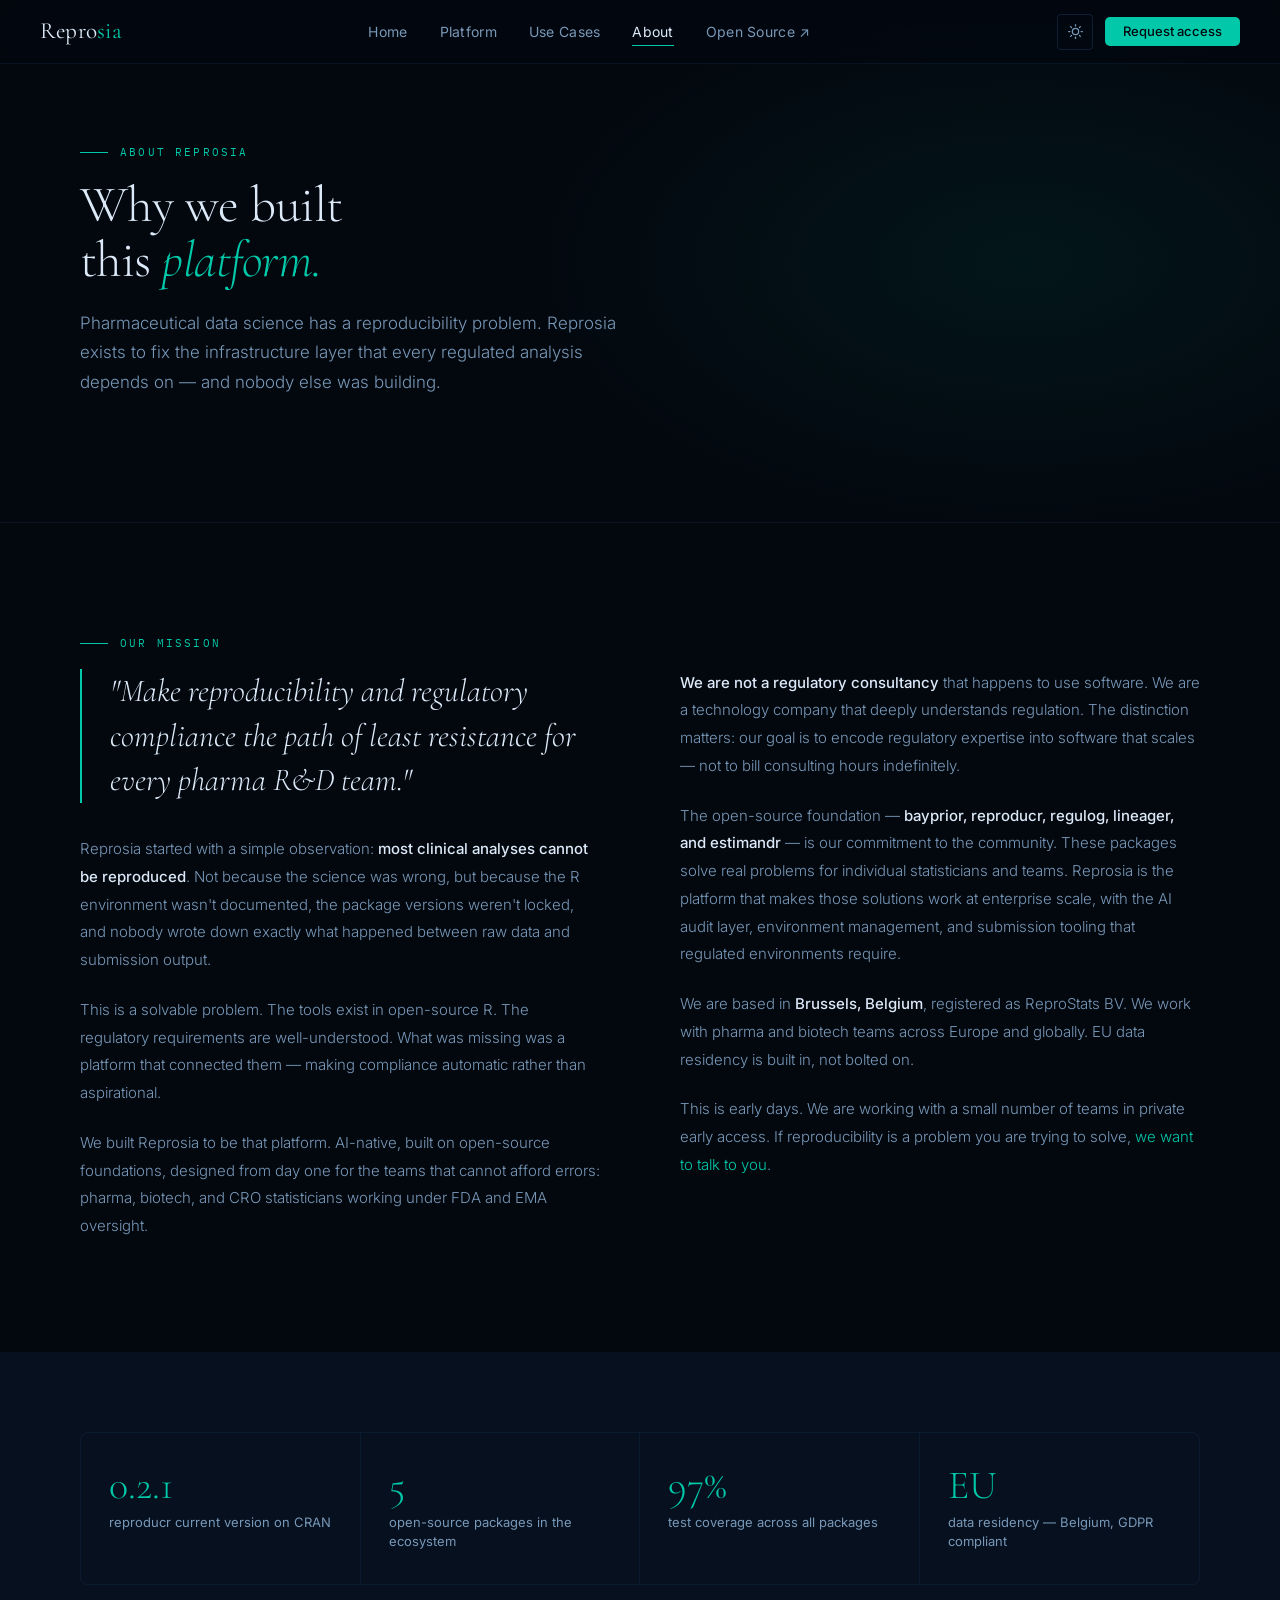
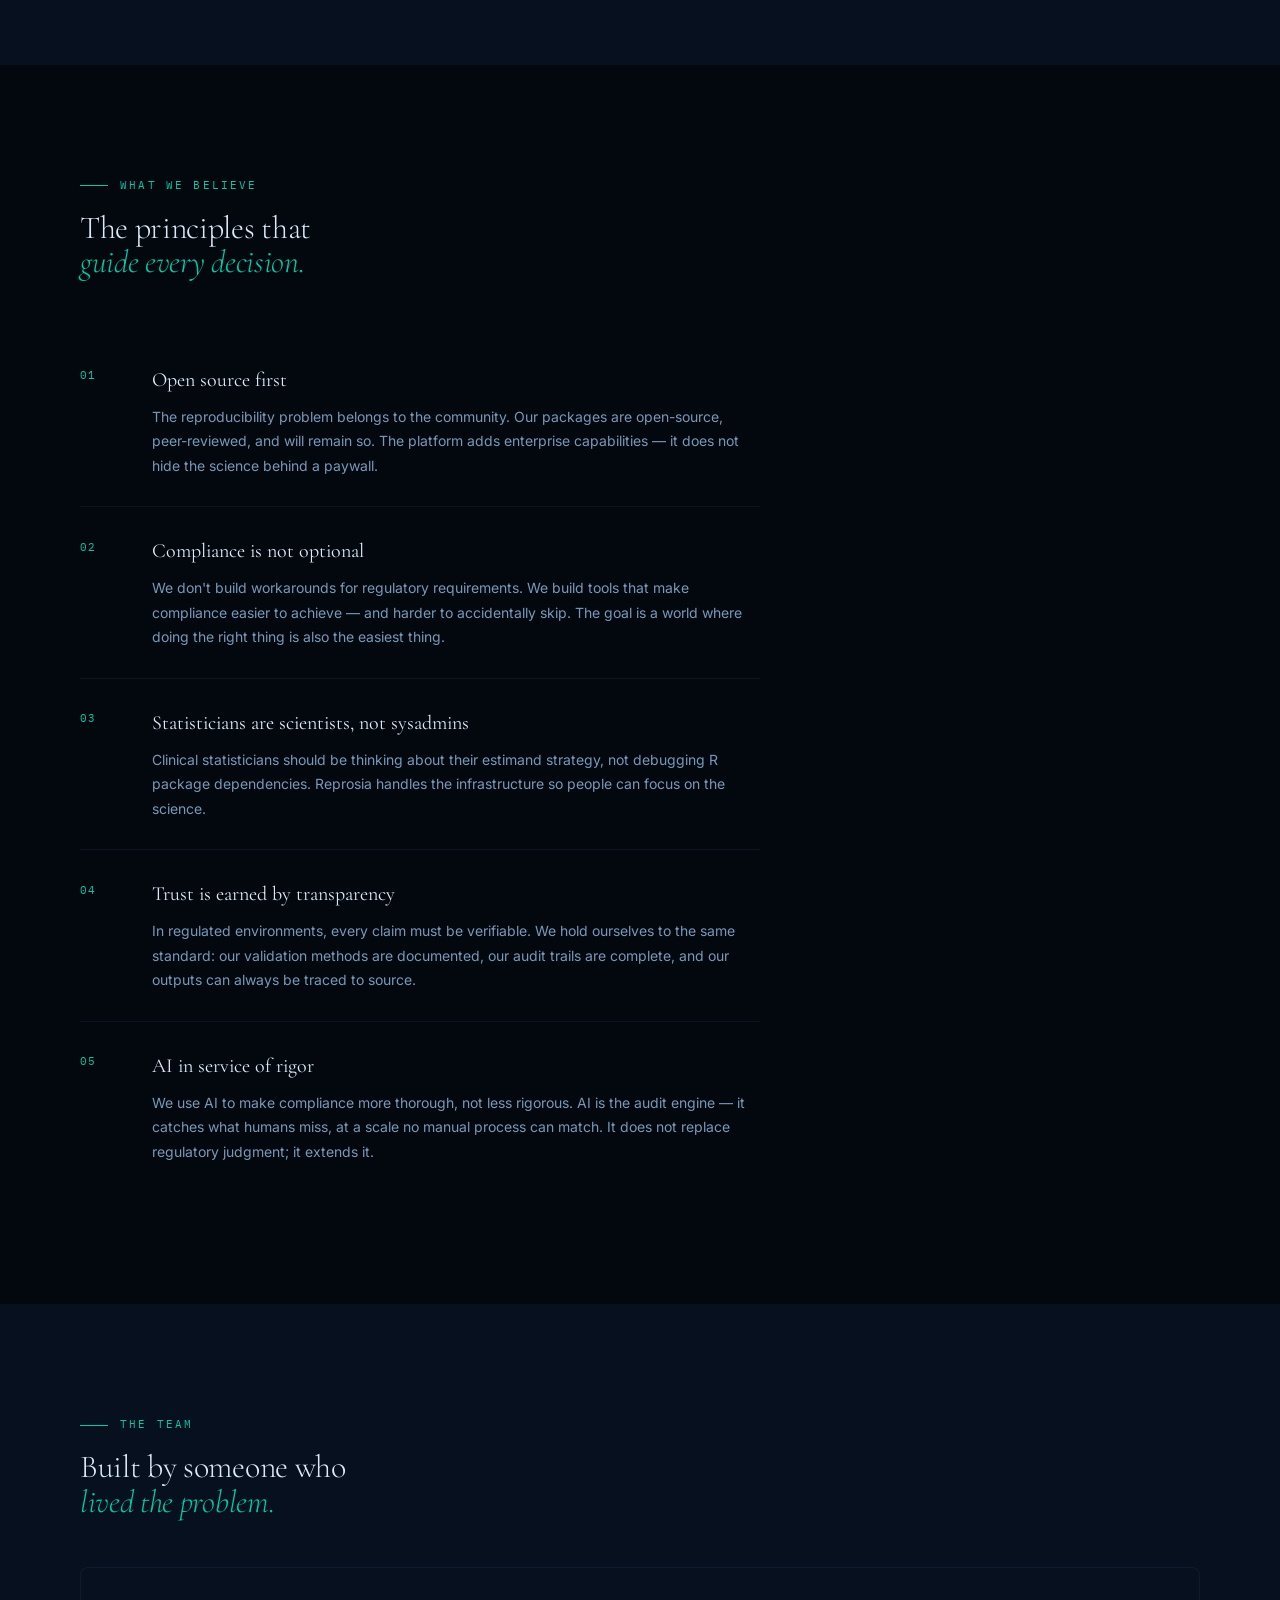
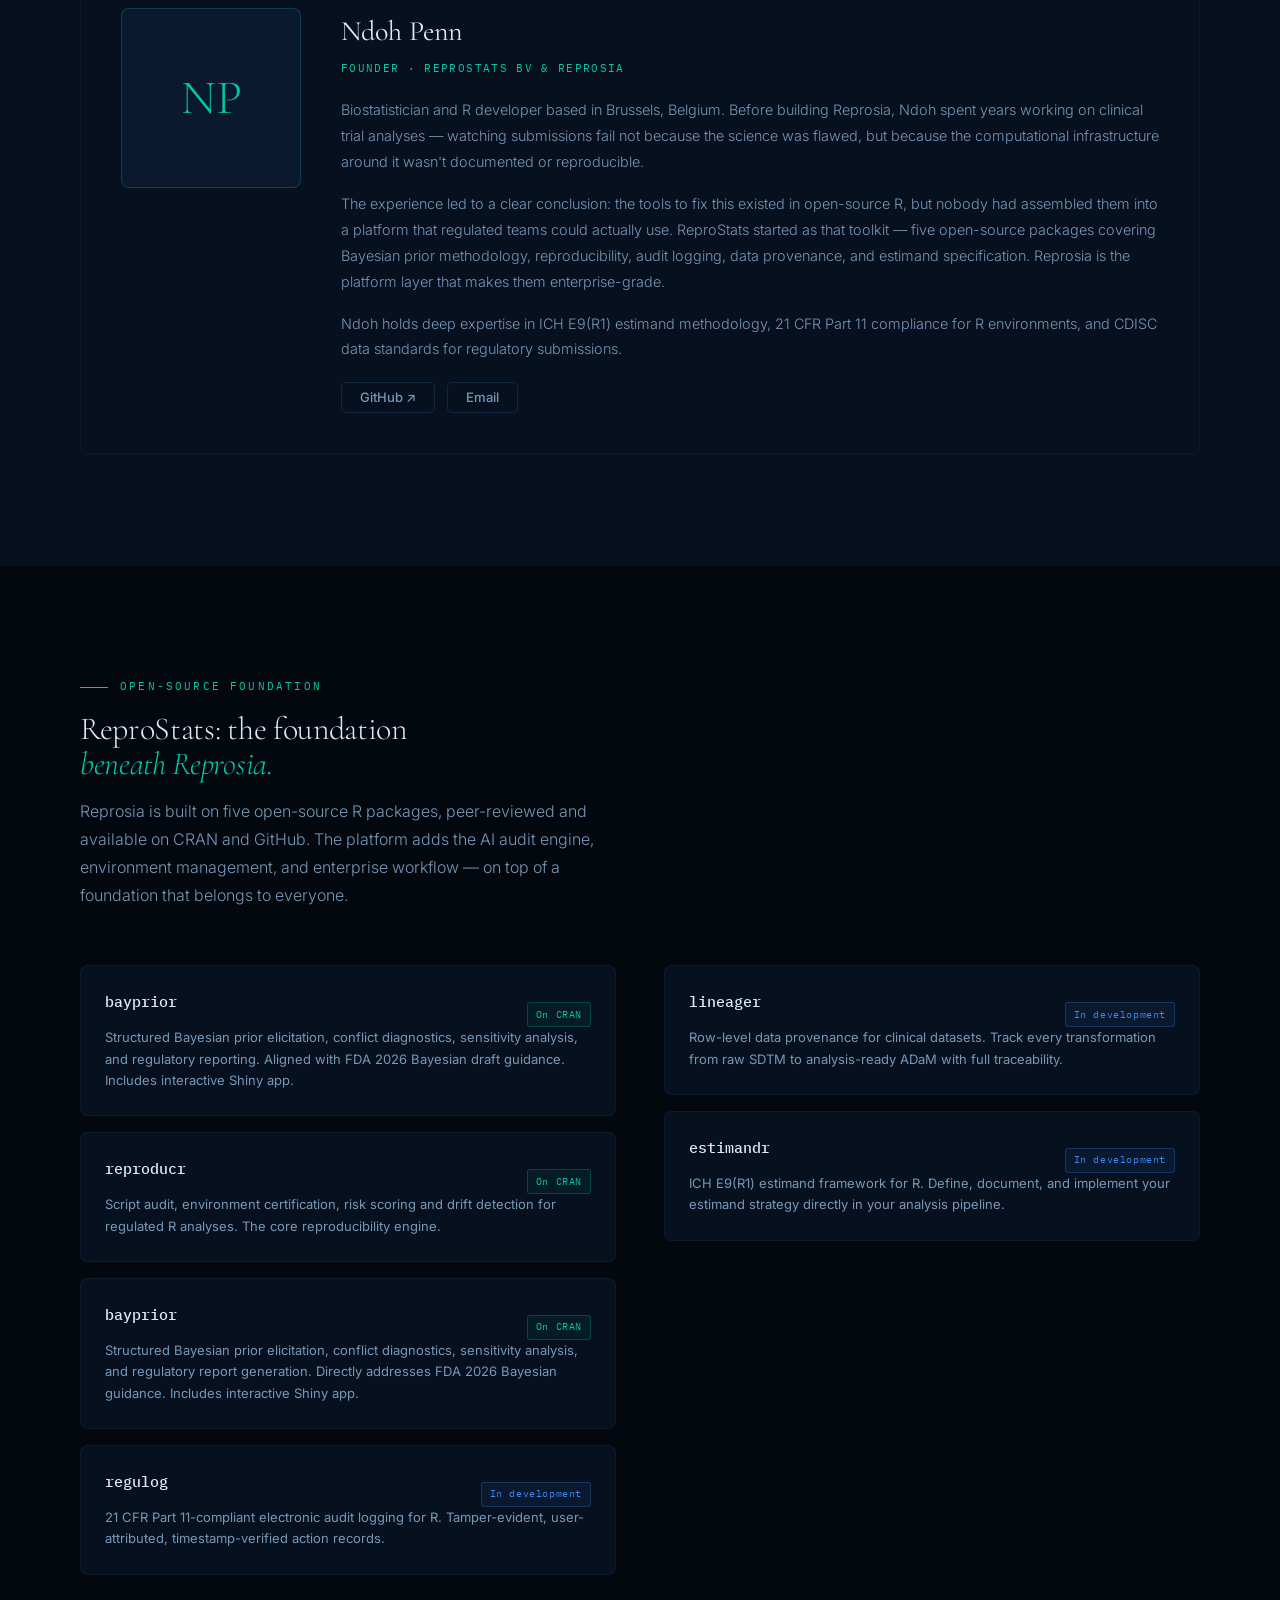
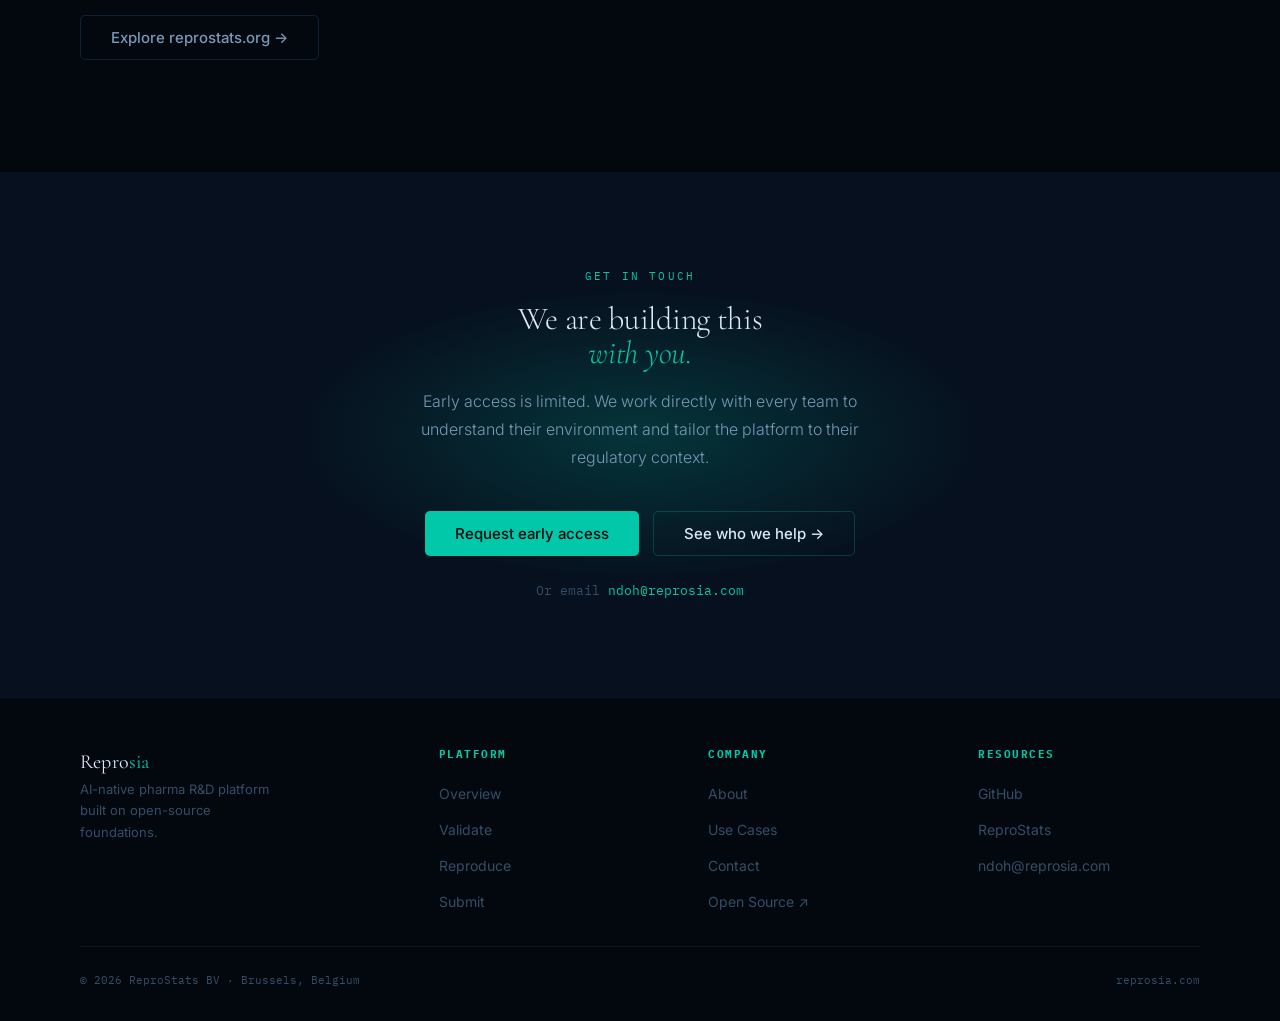
==== about.html @ 1a6822a9 "Add files via upload" ====
<!DOCTYPE html>
<html lang="en" data-theme="dark">
<head>
  <meta charset="UTF-8">
  <meta name="viewport" content="width=device-width, initial-scale=1.0">
  <title>About — Reprosia</title>
  <meta name="description" content="Why Reprosia exists. The mission, the founder, and the open-source foundation.">
  <link rel="preconnect" href="https://fonts.googleapis.com">
  <link rel="preconnect" href="https://fonts.gstatic.com" crossorigin>
  <link href="https://fonts.googleapis.com/css2?family=Cormorant+Garamond:ital,wght@0,300;0,400;0,500;1,300;1,400&family=Inter:wght@300;400;500;600&family=IBM+Plex+Mono:wght@400;500&display=swap" rel="stylesheet">
  <link rel="stylesheet" href="style.css">
  <style>
    /* ── Mission block ── */
    .mission-layout {
      display: grid;
      grid-template-columns: 1fr 1fr;
      gap: 5rem;
      align-items: start;
    }
    .mission-pull {
      font-family: 'Cormorant Garamond', serif;
      font-size: clamp(1.5rem, 2.5vw, 2rem);
      font-weight: 300;
      color: var(--text);
      line-height: 1.4;
      border-left: 2px solid var(--teal);
      padding-left: 1.75rem;
      margin-bottom: 2rem;
      font-style: italic;
    }
    .mission-prose p {
      font-size: 0.9375rem;
      color: var(--text-mid);
      line-height: 1.85;
      margin-bottom: 1.375rem;
      font-weight: 300;
    }
    .mission-prose p:last-child { margin-bottom: 0; }
    .mission-prose strong { color: var(--text); font-weight: 500; }
    .mission-prose a { color: var(--teal); }

    /* ── Stats ── */
    .stats-grid {
      display: grid;
      grid-template-columns: repeat(4,1fr);
      gap: 0;
      border: 1px solid var(--border);
      border-radius: 8px;
      overflow: hidden;
    }
    .stat-cell {
      padding: 2rem 1.75rem;
      border-right: 1px solid var(--border);
      transition: background 0.2s;
    }
    .stat-cell:last-child { border-right: none; }
    .stat-cell:hover { background: var(--teal-dim); }
    .stat-n {
      font-family: 'Cormorant Garamond', serif;
      font-size: 2.5rem;
      font-weight: 300;
      color: var(--teal);
      line-height: 1;
      margin-bottom: 0.5rem;
    }
    .stat-l { font-size: 0.8125rem; color: var(--text-mid); line-height: 1.5; }

    /* ── Values ── */
    .value-item {
      padding: 1.75rem 0;
      border-bottom: 1px solid var(--border);
      display: grid;
      grid-template-columns: 3rem 1fr;
      gap: 1.5rem;
      align-items: start;
    }
    .value-item:last-child { border-bottom: none; }
    .value-num {
      font-family: 'IBM Plex Mono', monospace;
      font-size: 0.68rem;
      color: var(--teal);
      letter-spacing: 0.1em;
      padding-top: 0.2rem;
    }
    .value-item h3 {
      font-family: 'Cormorant Garamond', serif;
      font-size: 1.25rem;
      font-weight: 400;
      color: var(--text);
      margin-bottom: 0.5rem;
    }
    .value-item p { font-size: 0.875rem; color: var(--text-mid); line-height: 1.75; }

    /* ── Founder ── */
    .founder-card {
      display: grid;
      grid-template-columns: 180px 1fr;
      gap: 2.5rem;
      align-items: start;
      padding: 2.5rem;
      border: 1px solid var(--border);
      border-radius: 8px;
      background: var(--surface);
    }
    .founder-avatar {
      width: 180px; height: 180px;
      border-radius: 8px;
      background: var(--surface-2);
      border: 1px solid var(--border-teal);
      display: flex;
      align-items: center;
      justify-content: center;
    }
    .founder-initials {
      font-family: 'Cormorant Garamond', serif;
      font-size: 3rem;
      font-weight: 300;
      color: var(--teal);
    }
    .founder-name {
      font-family: 'Cormorant Garamond', serif;
      font-size: 1.75rem;
      font-weight: 400;
      color: var(--text);
      margin-bottom: 0.25rem;
    }
    .founder-role {
      font-family: 'IBM Plex Mono', monospace;
      font-size: 0.7rem;
      color: var(--teal);
      letter-spacing: 0.12em;
      text-transform: uppercase;
      margin-bottom: 1.25rem;
    }
    .founder-bio p {
      font-size: 0.9rem;
      color: var(--text-mid);
      line-height: 1.8;
      margin-bottom: 1rem;
      font-weight: 300;
    }
    .founder-bio p:last-child { margin-bottom: 0; }
    .founder-links { display: flex; gap: 0.75rem; margin-top: 1.25rem; }

    /* ── OSS section ── */
    .oss-layout {
      display: grid;
      grid-template-columns: 1fr 1fr;
      gap: 3rem;
      align-items: start;
    }
    .oss-card {
      padding: 1.5rem;
      border: 1px solid var(--border);
      border-radius: 8px;
      background: var(--surface);
      transition: border-color 0.3s;
      margin-bottom: 1rem;
    }
    .oss-card:last-child { margin-bottom: 0; }
    .oss-card:hover { border-color: var(--border-teal); }
    .oss-name {
      font-family: 'IBM Plex Mono', monospace;
      font-size: 0.9375rem;
      font-weight: 500;
      color: var(--text);
      margin-bottom: 0.375rem;
    }
    .oss-desc { font-size: 0.8125rem; color: var(--text-mid); line-height: 1.65; }
    .oss-status {
      font-family: 'IBM Plex Mono', monospace;
      font-size: 0.62rem;
      padding: 0.2rem 0.5rem;
      border-radius: 3px;
      margin-top: 0.75rem;
      display: inline-block;
    }

    @media (max-width: 900px) {
      .mission-layout { grid-template-columns: 1fr; gap: 2.5rem; }
      .stats-grid { grid-template-columns: repeat(2,1fr); }
      .stat-cell:nth-child(2n) { border-right: none; }
      .stat-cell:nth-child(1),
      .stat-cell:nth-child(2) { border-bottom: 1px solid var(--border); }
      .founder-card { grid-template-columns: 1fr; }
      .founder-avatar { width: 120px; height: 120px; }
      .founder-initials { font-size: 2.25rem; }
      .oss-layout { grid-template-columns: 1fr; }
    }
    @media (max-width: 640px) {
      .stats-grid { grid-template-columns: 1fr; }
      .stat-cell { border-right: none; border-bottom: 1px solid var(--border); }
      .stat-cell:last-child { border-bottom: none; }
    }
  </style>
</head>
<body>

<!-- ─── NAV ─── -->
<nav class="nav">
  <a href="index.html" class="nav-logo">Repro<span>sia</span></a>
  <ul class="nav-links">
    <li><a href="index.html">Home</a></li>
    <li><a href="platform.html">Platform</a></li>
    <li><a href="use-cases.html">Use Cases</a></li>
    <li><a href="about.html" class="active">About</a></li>
    <li><a href="https://reprostats.org" target="_blank" rel="noopener">Open Source ↗</a></li>
  </ul>
  <div class="nav-right">
    <button class="theme-toggle" aria-label="Toggle theme">
      <svg class="icon-sun" viewBox="0 0 24 24"><circle cx="12" cy="12" r="5"/><line x1="12" y1="1" x2="12" y2="3"/><line x1="12" y1="21" x2="12" y2="23"/><line x1="4.22" y1="4.22" x2="5.64" y2="5.64"/><line x1="18.36" y1="18.36" x2="19.78" y2="19.78"/><line x1="1" y1="12" x2="3" y2="12"/><line x1="21" y1="12" x2="23" y2="12"/><line x1="4.22" y1="19.78" x2="5.64" y2="18.36"/><line x1="18.36" y1="5.64" x2="19.78" y2="4.22"/></svg>
      <svg class="icon-moon" viewBox="0 0 24 24"><path d="M21 12.79A9 9 0 1 1 11.21 3 7 7 0 0 0 21 12.79z"/></svg>
    </button>
    <a href="contact.html" class="btn btn-teal btn-sm">Request access</a>
  </div>
  <button class="nav-burger" aria-label="Open menu" aria-expanded="false"><span></span><span></span><span></span></button>
</nav>
<nav class="nav-drawer">
  <a href="index.html">Home</a>
  <a href="platform.html">Platform</a>
  <a href="use-cases.html">Use Cases</a>
  <a href="about.html" class="active">About</a>
  <a href="https://reprostats.org" target="_blank" rel="noopener">Open Source ↗</a>
  <a href="contact.html" class="btn btn-teal btn-sm nav-cta-mobile">Request access</a>
</nav>

<!-- ─── PAGE HERO ─── -->
<section class="page-hero">
  <div class="page-hero-bg"></div>
  <div class="page-hero-inner">
    <div class="eyebrow ruled">About Reprosia</div>
    <h1 class="display display-lg">Why we built<br>this <em>platform.</em></h1>
    <p class="lead">Pharmaceutical data science has a reproducibility problem. Reprosia exists to fix the infrastructure layer that every regulated analysis depends on — and nobody else was building.</p>
  </div>
</section>

<!-- ─── MISSION ─── -->
<section class="section">
  <div class="container">
    <div class="eyebrow ruled">Our mission</div>
    <div class="mission-layout reveal">
      <div>
        <div class="mission-pull">
          "Make reproducibility and regulatory compliance the path of least resistance for every pharma R&amp;D team."
        </div>
        <div class="mission-prose">
          <p>Reprosia started with a simple observation: <strong>most clinical analyses cannot be reproduced</strong>. Not because the science was wrong, but because the R environment wasn't documented, the package versions weren't locked, and nobody wrote down exactly what happened between raw data and submission output.</p>
          <p>This is a solvable problem. The tools exist in open-source R. The regulatory requirements are well-understood. What was missing was a platform that connected them — making compliance automatic rather than aspirational.</p>
          <p>We built Reprosia to be that platform. AI-native, built on open-source foundations, designed from day one for the teams that cannot afford errors: pharma, biotech, and CRO statisticians working under FDA and EMA oversight.</p>
        </div>
      </div>
      <div class="mission-prose">
        <p><strong>We are not a regulatory consultancy</strong> that happens to use software. We are a technology company that deeply understands regulation. The distinction matters: our goal is to encode regulatory expertise into software that scales — not to bill consulting hours indefinitely.</p>
        <p>The open-source foundation — <strong>bayprior, reproducr, regulog, lineager, and estimandr</strong> — is our commitment to the community. These packages solve real problems for individual statisticians and teams. Reprosia is the platform that makes those solutions work at enterprise scale, with the AI audit layer, environment management, and submission tooling that regulated environments require.</p>
        <p>We are based in <strong>Brussels, Belgium</strong>, registered as ReproStats BV. We work with pharma and biotech teams across Europe and globally. EU data residency is built in, not bolted on.</p>
        <p>This is early days. We are working with a small number of teams in private early access. If reproducibility is a problem you are trying to solve, <a href="contact.html">we want to talk to you</a>.</p>
      </div>
    </div>
  </div>
</section>

<!-- ─── STATS ─── -->
<section class="section-sm section-surface">
  <div class="container">
    <div class="stats-grid reveal">
      <div class="stat-cell">
        <div class="stat-n">0.2.1</div>
        <div class="stat-l">reproducr current version on CRAN</div>
      </div>
      <div class="stat-cell">
        <div class="stat-n">5</div>
        <div class="stat-l">open-source packages in the ecosystem</div>
      </div>
      <div class="stat-cell">
        <div class="stat-n">97%</div>
        <div class="stat-l">test coverage across all packages</div>
      </div>
      <div class="stat-cell">
        <div class="stat-n">EU</div>
        <div class="stat-l">data residency — Belgium, GDPR compliant</div>
      </div>
    </div>
  </div>
</section>

<!-- ─── VALUES ─── -->
<section class="section">
  <div class="container">
    <div class="eyebrow ruled">What we believe</div>
    <h2 class="display display-md" style="margin-bottom:3.5rem">The principles that<br><em>guide every decision.</em></h2>
    <div style="max-width:680px" class="reveal">
      <div class="value-item">
        <div class="value-num">01</div>
        <div>
          <h3>Open source first</h3>
          <p>The reproducibility problem belongs to the community. Our packages are open-source, peer-reviewed, and will remain so. The platform adds enterprise capabilities — it does not hide the science behind a paywall.</p>
        </div>
      </div>
      <div class="value-item">
        <div class="value-num">02</div>
        <div>
          <h3>Compliance is not optional</h3>
          <p>We don't build workarounds for regulatory requirements. We build tools that make compliance easier to achieve — and harder to accidentally skip. The goal is a world where doing the right thing is also the easiest thing.</p>
        </div>
      </div>
      <div class="value-item">
        <div class="value-num">03</div>
        <div>
          <h3>Statisticians are scientists, not sysadmins</h3>
          <p>Clinical statisticians should be thinking about their estimand strategy, not debugging R package dependencies. Reprosia handles the infrastructure so people can focus on the science.</p>
        </div>
      </div>
      <div class="value-item">
        <div class="value-num">04</div>
        <div>
          <h3>Trust is earned by transparency</h3>
          <p>In regulated environments, every claim must be verifiable. We hold ourselves to the same standard: our validation methods are documented, our audit trails are complete, and our outputs can always be traced to source.</p>
        </div>
      </div>
      <div class="value-item">
        <div class="value-num">05</div>
        <div>
          <h3>AI in service of rigor</h3>
          <p>We use AI to make compliance more thorough, not less rigorous. AI is the audit engine — it catches what humans miss, at a scale no manual process can match. It does not replace regulatory judgment; it extends it.</p>
        </div>
      </div>
    </div>
  </div>
</section>

<!-- ─── FOUNDER ─── -->
<section class="section section-surface">
  <div class="container">
    <div class="eyebrow ruled">The team</div>
    <h2 class="display display-md" style="margin-bottom:3rem">Built by someone who<br><em>lived the problem.</em></h2>
    <div class="founder-card reveal">
      <div class="founder-avatar">
        <div class="founder-initials">NP</div>
      </div>
      <div>
        <div class="founder-name">Ndoh Penn</div>
        <div class="founder-role">Founder · ReproStats BV &amp; Reprosia</div>
        <div class="founder-bio">
          <p>Biostatistician and R developer based in Brussels, Belgium. Before building Reprosia, Ndoh spent years working on clinical trial analyses — watching submissions fail not because the science was flawed, but because the computational infrastructure around it wasn't documented or reproducible.</p>
          <p>The experience led to a clear conclusion: the tools to fix this existed in open-source R, but nobody had assembled them into a platform that regulated teams could actually use. ReproStats started as that toolkit — five open-source packages covering Bayesian prior methodology, reproducibility, audit logging, data provenance, and estimand specification. Reprosia is the platform layer that makes them enterprise-grade.</p>
          <p>Ndoh holds deep expertise in ICH E9(R1) estimand methodology, 21 CFR Part 11 compliance for R environments, and CDISC data standards for regulatory submissions.</p>
        </div>
        <div class="founder-links">
          <a href="https://github.com/repro-stats" class="btn btn-outline btn-sm" target="_blank" rel="noopener">GitHub ↗</a>
          <a href="mailto:ndoh@reprosia.com" class="btn btn-outline btn-sm">Email</a>
        </div>
      </div>
    </div>
  </div>
</section>

<!-- ─── OPEN SOURCE ─── -->
<section class="section">
  <div class="container">
    <div class="eyebrow ruled">Open-source foundation</div>
    <h2 class="display display-md" style="margin-bottom:1rem">ReproStats: the foundation<br><em>beneath Reprosia.</em></h2>
    <p style="font-size:1rem;color:var(--text-mid);max-width:520px;line-height:1.75;font-weight:300;margin-bottom:3.5rem">Reprosia is built on five open-source R packages, peer-reviewed and available on CRAN and GitHub. The platform adds the AI audit engine, environment management, and enterprise workflow — on top of a foundation that belongs to everyone.</p>
    <div class="oss-layout reveal">
      <div>
        <div class="oss-card">
          <div style="display:flex;justify-content:space-between;align-items:flex-start">
            <div class="oss-name">bayprior</div>
            <span class="oss-status badge badge-teal">On CRAN</span>
          </div>
          <div class="oss-desc">Structured Bayesian prior elicitation, conflict diagnostics, sensitivity analysis, and regulatory reporting. Aligned with FDA 2026 Bayesian draft guidance. Includes interactive Shiny app.</div>
        </div>
        <div class="oss-card">
          <div style="display:flex;justify-content:space-between;align-items:flex-start">
            <div class="oss-name">reproducr</div>
            <span class="oss-status badge badge-teal">On CRAN</span>
          </div>
          <div class="oss-desc">Script audit, environment certification, risk scoring and drift detection for regulated R analyses. The core reproducibility engine.</div>
        </div>
        <div class="oss-card">
          <div style="display:flex;justify-content:space-between;align-items:flex-start">
            <div class="oss-name">bayprior</div>
            <span class="oss-status badge badge-teal">On CRAN</span>
          </div>
          <div class="oss-desc">Structured Bayesian prior elicitation, conflict diagnostics, sensitivity analysis, and regulatory report generation. Directly addresses FDA 2026 Bayesian guidance. Includes interactive Shiny app.</div>
        </div>

        <div class="oss-card">
          <div style="display:flex;justify-content:space-between;align-items:flex-start">
            <div class="oss-name">regulog</div>
            <span class="oss-status badge badge-blue">In development</span>
          </div>
          <div class="oss-desc">21 CFR Part 11-compliant electronic audit logging for R. Tamper-evident, user-attributed, timestamp-verified action records.</div>
        </div>
      </div>
      <div>
        <div class="oss-card">
          <div style="display:flex;justify-content:space-between;align-items:flex-start">
            <div class="oss-name">lineager</div>
            <span class="oss-status badge badge-blue">In development</span>
          </div>
          <div class="oss-desc">Row-level data provenance for clinical datasets. Track every transformation from raw SDTM to analysis-ready ADaM with full traceability.</div>
        </div>
        <div class="oss-card">
          <div style="display:flex;justify-content:space-between;align-items:flex-start">
            <div class="oss-name">estimandr</div>
            <span class="oss-status badge badge-blue">In development</span>
          </div>
          <div class="oss-desc">ICH E9(R1) estimand framework for R. Define, document, and implement your estimand strategy directly in your analysis pipeline.</div>
        </div>
      </div>
    </div>
    <div style="margin-top:2.5rem">
      <a href="https://reprostats.org" class="btn btn-outline" target="_blank" rel="noopener">Explore reprostats.org →</a>
    </div>
  </div>
</section>

<!-- ─── CTA ─── -->
<div class="cta-strip section-alt">
  <div class="cta-strip-glow"></div>
  <div class="container" style="position:relative;z-index:2">
    <div class="eyebrow" style="justify-content:center">Get in touch</div>
    <h2 class="display display-md" style="text-align:center;margin-bottom:1rem">We are building this<br><em>with you.</em></h2>
    <p class="lead" style="text-align:center">Early access is limited. We work directly with every team to understand their environment and tailor the platform to their regulatory context.</p>
    <div class="btn-group" style="justify-content:center">
      <a href="contact.html" class="btn btn-teal">Request early access</a>
      <a href="use-cases.html" class="btn btn-ghost">See who we help →</a>
    </div>
    <p class="cta-email">Or email <a href="mailto:ndoh@reprosia.com">ndoh@reprosia.com</a></p>
  </div>
</div>

<!-- ─── FOOTER ─── -->
<footer class="site-footer">
  <div class="footer-grid">
    <div class="footer-brand">
      <a href="index.html" class="nav-logo">Repro<span>sia</span></a>
      <p>AI-native pharma R&amp;D platform built on open-source foundations.</p>
    </div>
    <div class="footer-col"><h4>Platform</h4><ul><li><a href="platform.html">Overview</a></li><li><a href="platform.html#validate">Validate</a></li><li><a href="platform.html#reproduce">Reproduce</a></li><li><a href="platform.html#submit">Submit</a></li></ul></div>
    <div class="footer-col"><h4>Company</h4><ul><li><a href="about.html">About</a></li><li><a href="use-cases.html">Use Cases</a></li><li><a href="contact.html">Contact</a></li><li><a href="https://reprostats.org" target="_blank" rel="noopener">Open Source ↗</a></li></ul></div>
    <div class="footer-col"><h4>Resources</h4><ul><li><a href="https://github.com/repro-stats" target="_blank" rel="noopener">GitHub</a></li><li><a href="https://reprostats.org" target="_blank" rel="noopener">ReproStats</a></li><li><a href="mailto:ndoh@reprosia.com">ndoh@reprosia.com</a></li></ul></div>
  </div>
  <div class="footer-bottom">
    <span class="footer-copy">© 2026 ReproStats BV · Brussels, Belgium</span>
    <span class="footer-copy">reprosia.com</span>
  </div>
</footer>

<script src="main.js"></script>
</body>
</html>
---- style.css ----
/* ═══════════════════════════════════════════════
   Reprosia — Design System
   reprosia.com
   ═══════════════════════════════════════════════ */

*, *::before, *::after { box-sizing: border-box; margin: 0; padding: 0; }

/* ─── THEME TOKENS ─── */
:root {
  /* Dark (default) */
  --bg:           #03080f;
  --bg-alt:       #06101e;
  --surface:      #06101e;
  --surface-2:    #0a192e;
  --surface-3:    #0f223d;
  --border:       rgba(80,140,220,0.09);
  --border-mid:   rgba(80,140,220,0.18);
  --border-teal:  rgba(0,200,168,0.24);
  --text:         #dce9f8;
  --text-mid:     #7898b8;
  --text-soft:    #344d68;
  --text-inv:     #03080f;
  --teal:         #00c8a8;
  --teal-dim:     rgba(0,200,168,0.07);
  --teal-glow:    rgba(0,200,168,0.20);
  --blue:         #3d88f0;
  --blue-dim:     rgba(61,136,240,0.08);
  --shadow-sm:    0 2px 8px rgba(0,0,0,0.3);
  --shadow-md:    0 8px 32px rgba(0,0,0,0.4);
  --shadow-lg:    0 24px 64px rgba(0,0,0,0.5);
  --nav-bg:       rgba(3,8,15,0.82);
  --p-r: 0; --p-g: 200; --p-b: 168; /* particle colour */
}

:root[data-theme="light"] {
  --bg:           #f4f7ff;
  --bg-alt:       #eaeffc;
  --surface:      #ffffff;
  --surface-2:    #f0f4ff;
  --surface-3:    #e5ecff;
  --border:       #dce4f2;
  --border-mid:   #c5d0eb;
  --border-teal:  rgba(0,152,124,0.28);
  --text:         #0a1628;
  --text-mid:     #2d4a6a;
  --text-soft:    #6a84a2;
  --text-inv:     #f4f7ff;
  --teal:         #00987c;
  --teal-dim:     rgba(0,152,124,0.07);
  --teal-glow:    rgba(0,152,124,0.16);
  --blue:         #2563eb;
  --blue-dim:     rgba(37,99,235,0.07);
  --shadow-sm:    0 2px 8px rgba(10,22,40,0.08);
  --shadow-md:    0 8px 32px rgba(10,22,40,0.10);
  --shadow-lg:    0 24px 64px rgba(10,22,40,0.12);
  --nav-bg:       rgba(244,247,255,0.90);
  --p-r: 0; --p-g: 152; --p-b: 124;
}

/* Smooth theme transition */
html { transition: none; }
body, body * {
  transition: background-color 0.3s ease,
              color 0.3s ease,
              border-color 0.3s ease,
              box-shadow 0.3s ease;
}
/* Don't transition transforms/opacity (breaks animations) */
.reveal, canvas { transition: none; }

/* ─── BASE ─── */
html { scroll-behavior: smooth; font-size: 16px; }

body {
  background: var(--bg);
  color: var(--text);
  font-family: 'Inter', sans-serif;
  line-height: 1.65;
  overflow-x: hidden;
  -webkit-font-smoothing: antialiased;
}

img { max-width: 100%; display: block; }
a { color: inherit; text-decoration: none; }

/* ─── TYPOGRAPHY ─── */
.display {
  font-family: 'Cormorant Garamond', serif;
  font-weight: 300;
  line-height: 1.08;
  letter-spacing: -0.01em;
  color: var(--text);
}
.display em { font-style: italic; color: var(--teal); }
.display-xl { font-size: clamp(3rem, 6vw, 5.5rem); }
.display-lg { font-size: clamp(2.25rem, 4vw, 3.625rem); }
.display-md { font-size: clamp(1.75rem, 2.5vw, 2.75rem); }
.display-sm { font-size: clamp(1.375rem, 2vw, 1.875rem); }

.eyebrow {
  font-family: 'IBM Plex Mono', monospace;
  font-size: 0.68rem;
  color: var(--teal);
  letter-spacing: 0.2em;
  text-transform: uppercase;
  margin-bottom: 1rem;
  display: flex;
  align-items: center;
  gap: 0.75rem;
}
.eyebrow.ruled::before {
  content: '';
  display: block;
  width: 1.75rem; height: 1px;
  background: var(--teal);
  flex-shrink: 0;
}

/* ─── LAYOUT ─── */
.container { max-width: 1120px; margin: 0 auto; }

.section     { padding: 7rem 2.5rem; }
.section-sm  { padding: 5rem 2.5rem; }
.section-alt { background: var(--bg-alt); }
.section-surface { background: var(--surface); }

/* ─── BUTTONS ─── */
.btn {
  display: inline-flex;
  align-items: center;
  gap: 0.5rem;
  padding: 0.875rem 1.875rem;
  border-radius: 5px;
  font-size: 0.9375rem;
  font-weight: 500;
  cursor: pointer;
  border: none;
  transition: transform 0.2s ease, box-shadow 0.25s ease,
              background-color 0.2s, color 0.2s, border-color 0.2s;
  line-height: 1;
  text-decoration: none;
}
.btn:hover { transform: translateY(-2px); }

.btn-teal   { background: var(--teal); color: var(--text-inv); }
.btn-teal:hover { box-shadow: 0 10px 30px var(--teal-glow); }

.btn-ghost  { border: 1px solid var(--border-teal); color: var(--text); background: transparent; }
.btn-ghost:hover { border-color: var(--teal); color: var(--teal); }

.btn-outline { border: 1px solid var(--border-mid); color: var(--text-mid); background: transparent; }
.btn-outline:hover { border-color: var(--text); color: var(--text); }

.btn-sm { padding: 0.5rem 1.125rem; font-size: 0.8125rem; }

.btn-group { display: flex; gap: 0.875rem; flex-wrap: wrap; }

/* ─── BADGES / TAGS ─── */
.tag {
  display: inline-block;
  font-family: 'IBM Plex Mono', monospace;
  font-size: 0.64rem;
  color: var(--teal);
  border: 1px solid var(--border-teal);
  padding: 0.2rem 0.625rem;
  border-radius: 3px;
  letter-spacing: 0.08em;
}

.badge {
  font-family: 'IBM Plex Mono', monospace;
  font-size: 0.64rem;
  letter-spacing: 0.06em;
  padding: 0.25rem 0.6rem;
  border-radius: 3px;
}
.badge-teal { background: var(--teal-dim); color: var(--teal); border: 1px solid var(--border-teal); }
.badge-blue { background: var(--blue-dim); color: var(--blue); border: 1px solid rgba(61,136,240,0.25); }

/* ─── NAVIGATION ─── */
.nav {
  position: fixed;
  top: 0; left: 0; right: 0;
  z-index: 200;
  height: 64px;
  padding: 0 2.5rem;
  display: flex;
  align-items: center;
  justify-content: space-between;
  gap: 1.5rem;
  border-bottom: 1px solid var(--border);
  background: var(--nav-bg);
  backdrop-filter: blur(20px) saturate(180%);
  -webkit-backdrop-filter: blur(20px) saturate(180%);
}
.nav.scrolled { border-bottom-color: var(--border-mid); }

.nav-logo {
  font-family: 'Cormorant Garamond', serif;
  font-size: 1.45rem;
  font-weight: 400;
  color: var(--text);
  text-decoration: none;
  letter-spacing: 0.01em;
  flex-shrink: 0;
}
.nav-logo span { color: var(--teal); }

.nav-links {
  display: flex;
  align-items: center;
  gap: 2rem;
  list-style: none;
  flex: 1;
  justify-content: center;
}
.nav-links a {
  color: var(--text-mid);
  text-decoration: none;
  font-size: 0.875rem;
  letter-spacing: 0.02em;
  transition: color 0.2s;
  position: relative;
  padding-bottom: 2px;
}
.nav-links a:hover { color: var(--text); }
.nav-links a.active {
  color: var(--text);
}
.nav-links a.active::after {
  content: '';
  position: absolute;
  bottom: -4px; left: 0; right: 0;
  height: 1px;
  background: var(--teal);
}

.nav-right {
  display: flex;
  align-items: center;
  gap: 0.75rem;
  flex-shrink: 0;
}

/* Theme toggle */
.theme-toggle {
  background: none;
  border: 1px solid var(--border-mid);
  border-radius: 4px;
  width: 36px; height: 36px;
  display: flex;
  align-items: center;
  justify-content: center;
  cursor: pointer;
  color: var(--text-mid);
  flex-shrink: 0;
  transition: border-color 0.2s, color 0.2s, transform 0.3s !important;
}
.theme-toggle:hover {
  border-color: var(--teal);
  color: var(--teal);
  transform: rotate(22deg);
}
.theme-toggle svg { width: 15px; height: 15px; stroke: currentColor; fill: none; stroke-width: 2; stroke-linecap: round; stroke-linejoin: round; }

/* Icon visibility by theme */
.icon-moon { display: none; }
.icon-sun  { display: block; }
[data-theme="light"] .icon-moon { display: block; }
[data-theme="light"] .icon-sun  { display: none; }

/* Mobile burger */
.nav-burger {
  display: none;
  background: none;
  border: 1px solid var(--border-mid);
  border-radius: 4px;
  width: 36px; height: 36px;
  align-items: center;
  justify-content: center;
  flex-direction: column;
  gap: 4px;
  padding: 9px;
  cursor: pointer;
  color: var(--text-mid);
  transition: border-color 0.2s !important;
}
.nav-burger:hover { border-color: var(--text-mid); }
.nav-burger span {
  display: block;
  height: 1.5px;
  background: currentColor;
  border-radius: 1px;
  transition: transform 0.25s, opacity 0.25s !important;
  width: 100%;
}
.nav-burger.open span:nth-child(1) { transform: translateY(5.5px) rotate(45deg); }
.nav-burger.open span:nth-child(2) { opacity: 0; }
.nav-burger.open span:nth-child(3) { transform: translateY(-5.5px) rotate(-45deg); }

.nav-drawer {
  display: none;
  position: fixed;
  top: 64px; left: 0; right: 0;
  background: var(--surface);
  border-bottom: 1px solid var(--border);
  padding: 1.25rem 1.75rem 1.75rem;
  z-index: 199;
  flex-direction: column;
  gap: 1.125rem;
}
.nav-drawer.open { display: flex; }
.nav-drawer a {
  color: var(--text-mid);
  font-size: 1rem;
  text-decoration: none;
  transition: color 0.2s;
}
.nav-drawer a:hover, .nav-drawer a.active { color: var(--text); }
.nav-drawer .nav-cta-mobile {
  margin-top: 0.5rem;
  align-self: flex-start;
}

/* ─── MARQUEE ─── */
.marquee-wrap {
  border-top: 1px solid var(--border);
  border-bottom: 1px solid var(--border);
  padding: 0.875rem 0;
  overflow: hidden;
  background: var(--surface);
}
.marquee-track {
  display: flex;
  gap: 2.5rem;
  animation: marquee 30s linear infinite;
  width: max-content;
}
.marquee-item {
  font-family: 'IBM Plex Mono', monospace;
  font-size: 0.7rem;
  color: var(--text-soft);
  letter-spacing: 0.12em;
  text-transform: uppercase;
  white-space: nowrap;
  display: flex;
  align-items: center;
  gap: 0.6rem;
}
.marquee-item::before { content: '◆'; color: var(--teal); font-size: 0.45rem; }
@keyframes marquee {
  from { transform: translateX(0); }
  to   { transform: translateX(-50%); }
}

/* ─── PAGE HERO ─── */
.page-hero {
  padding: 9rem 2.5rem 5.5rem;
  border-bottom: 1px solid var(--border);
  position: relative;
  overflow: hidden;
}
.page-hero-bg {
  position: absolute;
  inset: 0;
  background: radial-gradient(ellipse 60% 80% at 80% 50%, var(--teal-dim) 0%, transparent 65%);
  pointer-events: none;
}
.page-hero-inner {
  max-width: 1120px;
  margin: 0 auto;
  position: relative;
  z-index: 2;
}
.page-hero .display-lg { margin-bottom: 1.25rem; }
.page-hero .lead {
  font-size: 1.0625rem;
  color: var(--text-mid);
  max-width: 540px;
  line-height: 1.75;
  font-weight: 300;
  margin-bottom: 2.25rem;
}

/* ─── CARDS ─── */
.card {
  padding: 2rem;
  border: 1px solid var(--border);
  border-radius: 8px;
  background: var(--surface);
  transition: border-color 0.3s, transform 0.3s, box-shadow 0.3s !important;
}
.card:hover {
  border-color: var(--border-teal);
  transform: translateY(-4px);
  box-shadow: var(--shadow-md);
}
.card.card-accent { position: relative; overflow: hidden; }
.card.card-accent::before {
  content: '';
  position: absolute;
  top: 0; left: 0; right: 0;
  height: 2px;
  background: linear-gradient(90deg, var(--teal), var(--blue));
  opacity: 0;
  transition: opacity 0.3s !important;
}
.card.card-accent:hover::before { opacity: 1; }

.card-icon {
  width: 2.5rem; height: 2.5rem;
  background: var(--teal-dim);
  border-radius: 6px;
  display: flex;
  align-items: center;
  justify-content: center;
  margin-bottom: 1.5rem;
  font-family: 'IBM Plex Mono', monospace;
  font-size: 0.7rem;
  color: var(--teal);
  letter-spacing: 0.05em;
  border: 1px solid var(--border-teal);
}

.card h3 {
  font-family: 'Cormorant Garamond', serif;
  font-size: 1.4375rem;
  font-weight: 400;
  color: var(--text);
  margin-bottom: 0.75rem;
  line-height: 1.2;
}
.card p {
  font-size: 0.875rem;
  color: var(--text-mid);
  line-height: 1.75;
}

/* Feature list inside cards */
.feat-list {
  list-style: none;
  margin-top: 1.25rem;
  display: flex;
  flex-direction: column;
  gap: 0.5rem;
}
.feat-list li {
  font-size: 0.8125rem;
  color: var(--text-mid);
  padding-left: 1.125rem;
  position: relative;
}
.feat-list li::before {
  content: '→';
  position: absolute;
  left: 0;
  color: var(--teal);
  font-family: 'IBM Plex Mono', monospace;
  font-size: 0.7rem;
}

/* ─── GRID UTILITIES ─── */
.grid-3 { display: grid; grid-template-columns: repeat(3,1fr); gap: 1.375rem; }
.grid-2 { display: grid; grid-template-columns: repeat(2,1fr); gap: 1.375rem; }
.grid-4 { display: grid; grid-template-columns: repeat(4,1fr); gap: 1.25rem; }

/* ─── STAT BLOCK ─── */
.stat-num {
  font-family: 'Cormorant Garamond', serif;
  font-size: 3rem;
  font-weight: 300;
  color: var(--teal);
  line-height: 1;
  margin-bottom: 0.5rem;
}
.stat-label {
  font-size: 0.875rem;
  color: var(--text-mid);
  line-height: 1.5;
}

/* ─── STEP/WORKFLOW ─── */
.step-row {
  display: grid;
  grid-template-columns: 3.5rem 1fr;
  gap: 1.5rem;
  padding: 2rem 0;
  border-bottom: 1px solid var(--border);
  align-items: start;
}
.step-row:last-child { border-bottom: none; }
.step-num {
  font-family: 'IBM Plex Mono', monospace;
  font-size: 0.7rem;
  color: var(--teal);
  letter-spacing: 0.1em;
  padding-top: 0.25rem;
}
.step-content h3 {
  font-family: 'Cormorant Garamond', serif;
  font-size: 1.25rem;
  font-weight: 400;
  color: var(--text);
  margin-bottom: 0.5rem;
}
.step-content p {
  font-size: 0.875rem;
  color: var(--text-mid);
  line-height: 1.75;
  margin-bottom: 0.75rem;
}

/* ─── DIVIDER ─── */
.divider { border: none; border-top: 1px solid var(--border); }

/* ─── CTA STRIP ─── */
.cta-strip {
  padding: 6rem 2.5rem;
  text-align: center;
  position: relative;
  overflow: hidden;
}
.cta-strip-glow {
  position: absolute;
  top: 50%; left: 50%;
  transform: translate(-50%,-50%);
  width: 700px; height: 300px;
  background: radial-gradient(ellipse, var(--teal-glow) 0%, transparent 70%);
  pointer-events: none;
}
.cta-strip .display-md { margin-bottom: 1rem; }
.cta-strip .lead {
  font-size: 1rem;
  color: var(--text-mid);
  max-width: 440px;
  margin: 0 auto 2.5rem;
  line-height: 1.75;
  font-weight: 300;
}
.cta-strip .btn-group { justify-content: center; }
.cta-email {
  font-family: 'IBM Plex Mono', monospace;
  font-size: 0.8rem;
  color: var(--text-soft);
  margin-top: 1.5rem;
}
.cta-email a { color: var(--teal); }

/* ─── FOOTER ─── */
.site-footer {
  background: var(--bg);
  border-top: 1px solid var(--border);
  padding: 3rem 2.5rem 2rem;
}
.footer-grid {
  max-width: 1120px;
  margin: 0 auto;
  display: grid;
  grid-template-columns: 1.4fr 1fr 1fr 1fr;
  gap: 3rem;
}
.footer-brand .nav-logo { font-size: 1.25rem; margin-bottom: 0.875rem; }
.footer-brand p {
  font-size: 0.8125rem;
  color: var(--text-soft);
  line-height: 1.65;
  max-width: 210px;
}
.footer-col h4 {
  font-family: 'IBM Plex Mono', monospace;
  font-size: 0.67rem;
  color: var(--teal);
  letter-spacing: 0.14em;
  text-transform: uppercase;
  margin-bottom: 1rem;
}
.footer-col ul { list-style: none; display: flex; flex-direction: column; gap: 0.6rem; }
.footer-col a {
  font-size: 0.875rem;
  color: var(--text-soft);
  transition: color 0.2s;
}
.footer-col a:hover { color: var(--text-mid); }
.footer-bottom {
  max-width: 1120px;
  margin: 2rem auto 0;
  padding-top: 1.5rem;
  border-top: 1px solid var(--border);
  display: flex;
  justify-content: space-between;
  align-items: center;
  flex-wrap: wrap;
  gap: 0.5rem;
}
.footer-copy {
  font-family: 'IBM Plex Mono', monospace;
  font-size: 0.7rem;
  color: var(--text-soft);
}

/* ─── REVEAL ANIMATIONS ─── */
.reveal {
  opacity: 0;
  transform: translateY(22px);
  transition: opacity 0.65s ease, transform 0.65s ease !important;
}
.reveal.in { opacity: 1; transform: translateY(0); }
.reveal-d1 { transition-delay: 0.08s !important; }
.reveal-d2 { transition-delay: 0.16s !important; }
.reveal-d3 { transition-delay: 0.24s !important; }
.reveal-d4 { transition-delay: 0.32s !important; }
.reveal-d5 { transition-delay: 0.40s !important; }
.reveal-d6 { transition-delay: 0.48s !important; }

/* ─── RESPONSIVE ─── */
@media (max-width: 1024px) {
  .footer-grid { grid-template-columns: 1fr 1fr; gap: 2rem; }
}
@media (max-width: 960px) {
  .grid-3, .grid-4 { grid-template-columns: repeat(2,1fr); }
  .nav-links { display: none; }
  .nav-burger { display: flex; }
}
@media (max-width: 640px) {
  .section, .cta-strip { padding: 4.5rem 1.25rem; }
  .section-sm { padding: 3.5rem 1.25rem; }
  .page-hero { padding: 7rem 1.25rem 4rem; }
  .grid-3, .grid-2, .grid-4 { grid-template-columns: 1fr; }
  .footer-grid { grid-template-columns: 1fr; gap: 1.75rem; }
  .footer-bottom { flex-direction: column; align-items: flex-start; }
  .nav { padding: 0 1.25rem; }
  .nav-drawer { top: 64px; }
  .btn-group { flex-direction: column; align-items: flex-start; }
  .btn-group .btn { width: 100%; justify-content: center; }
}
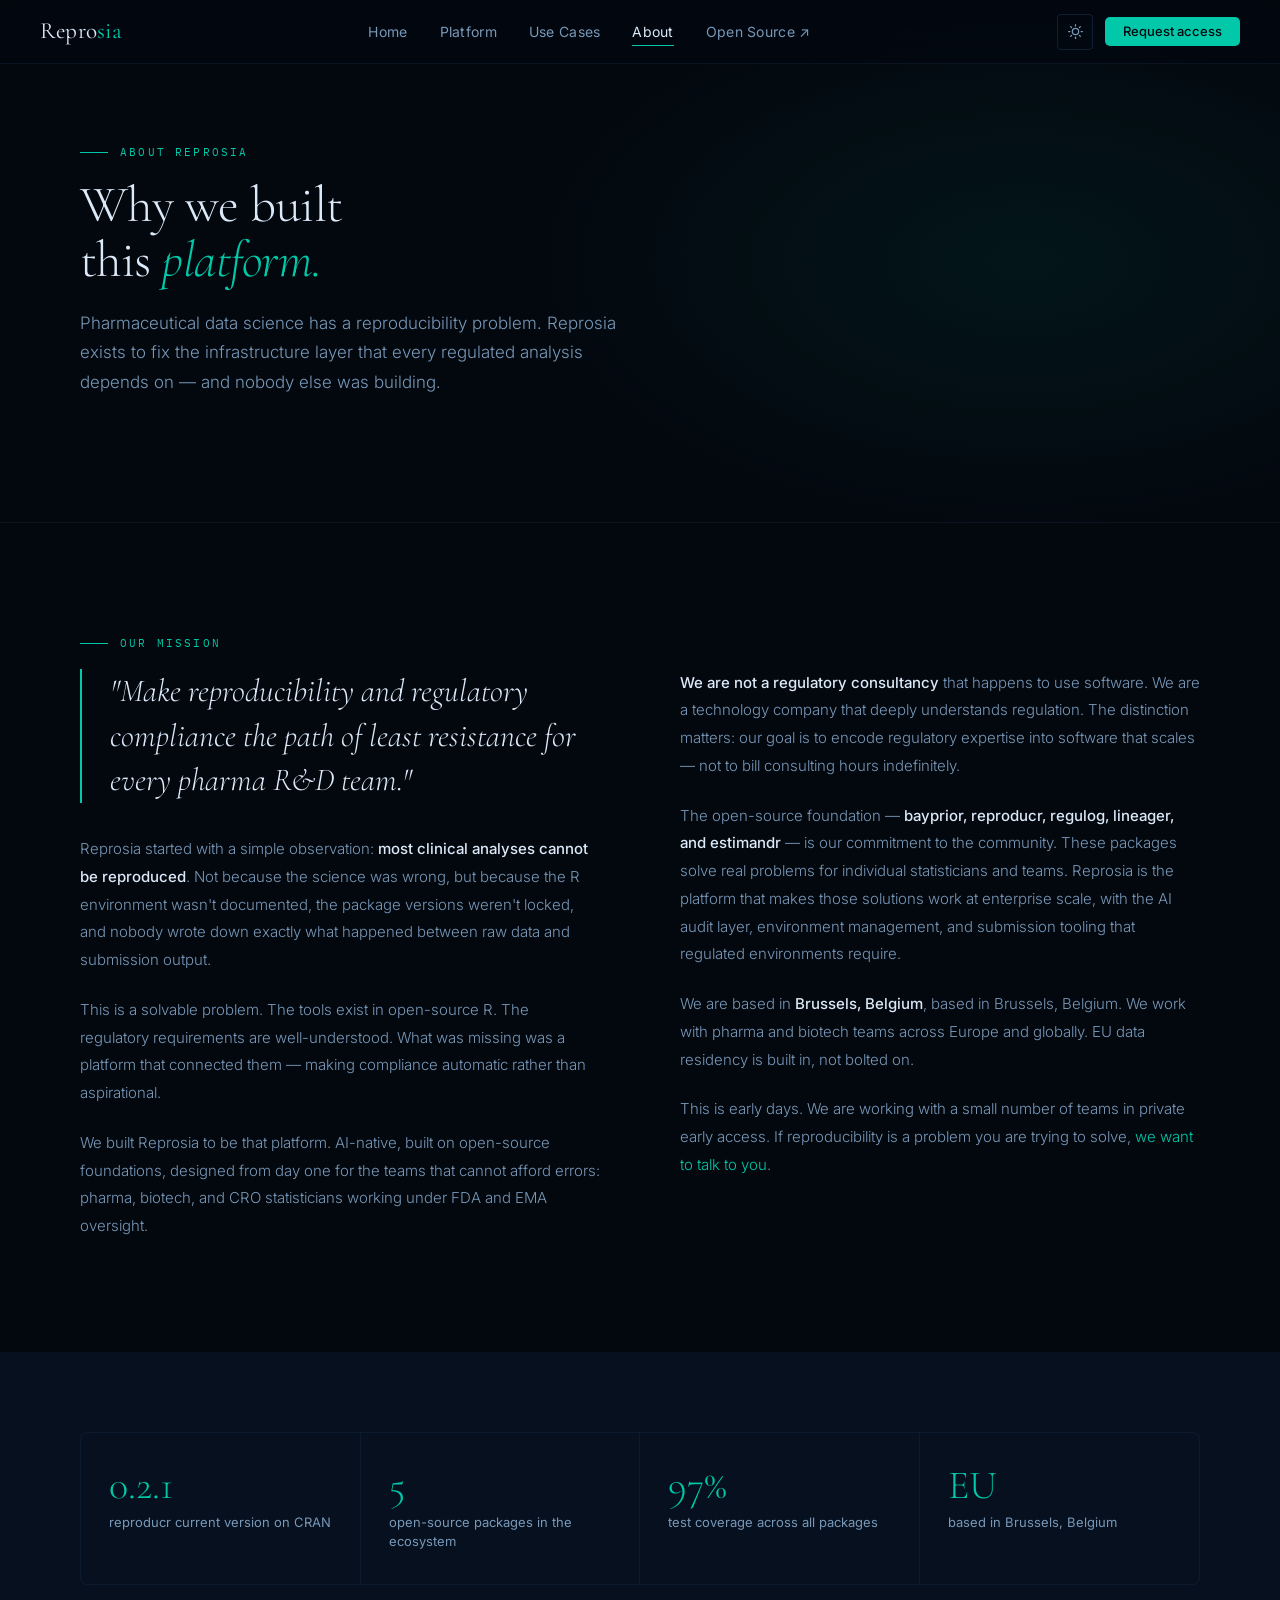
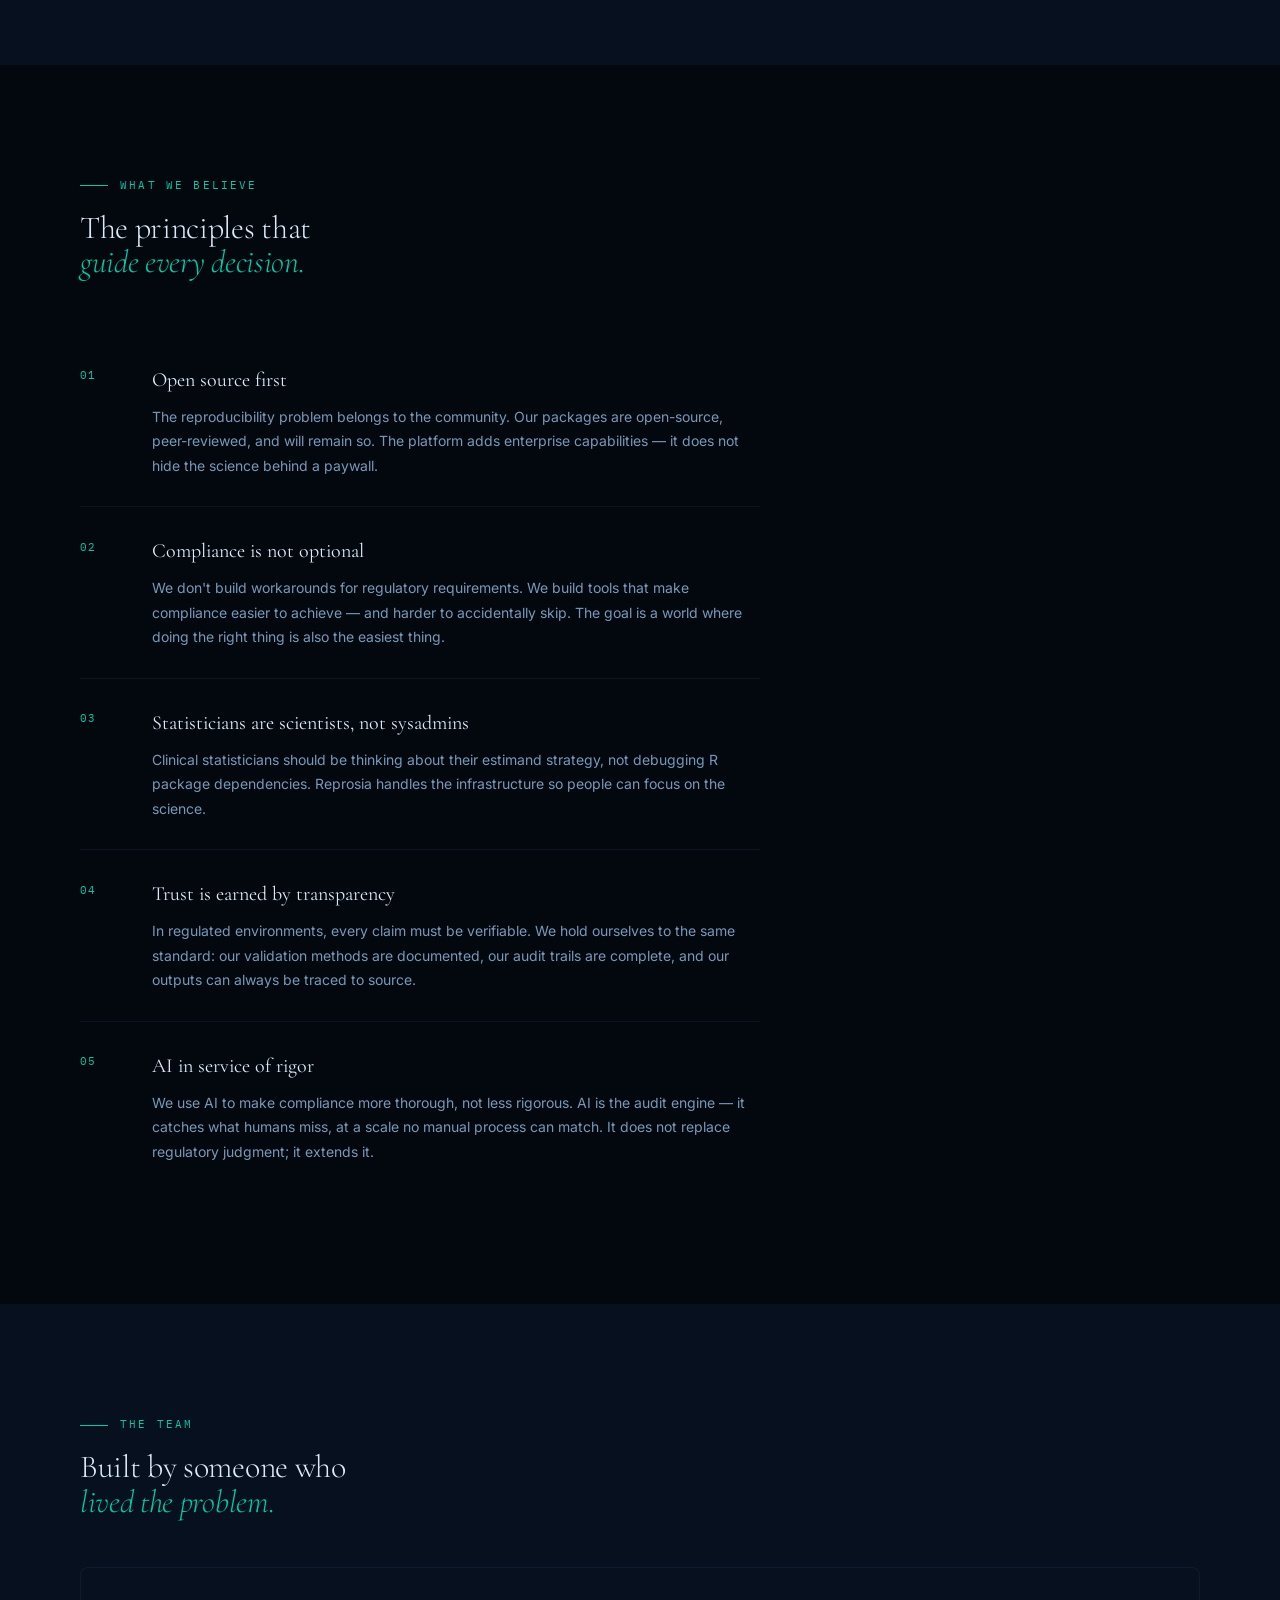
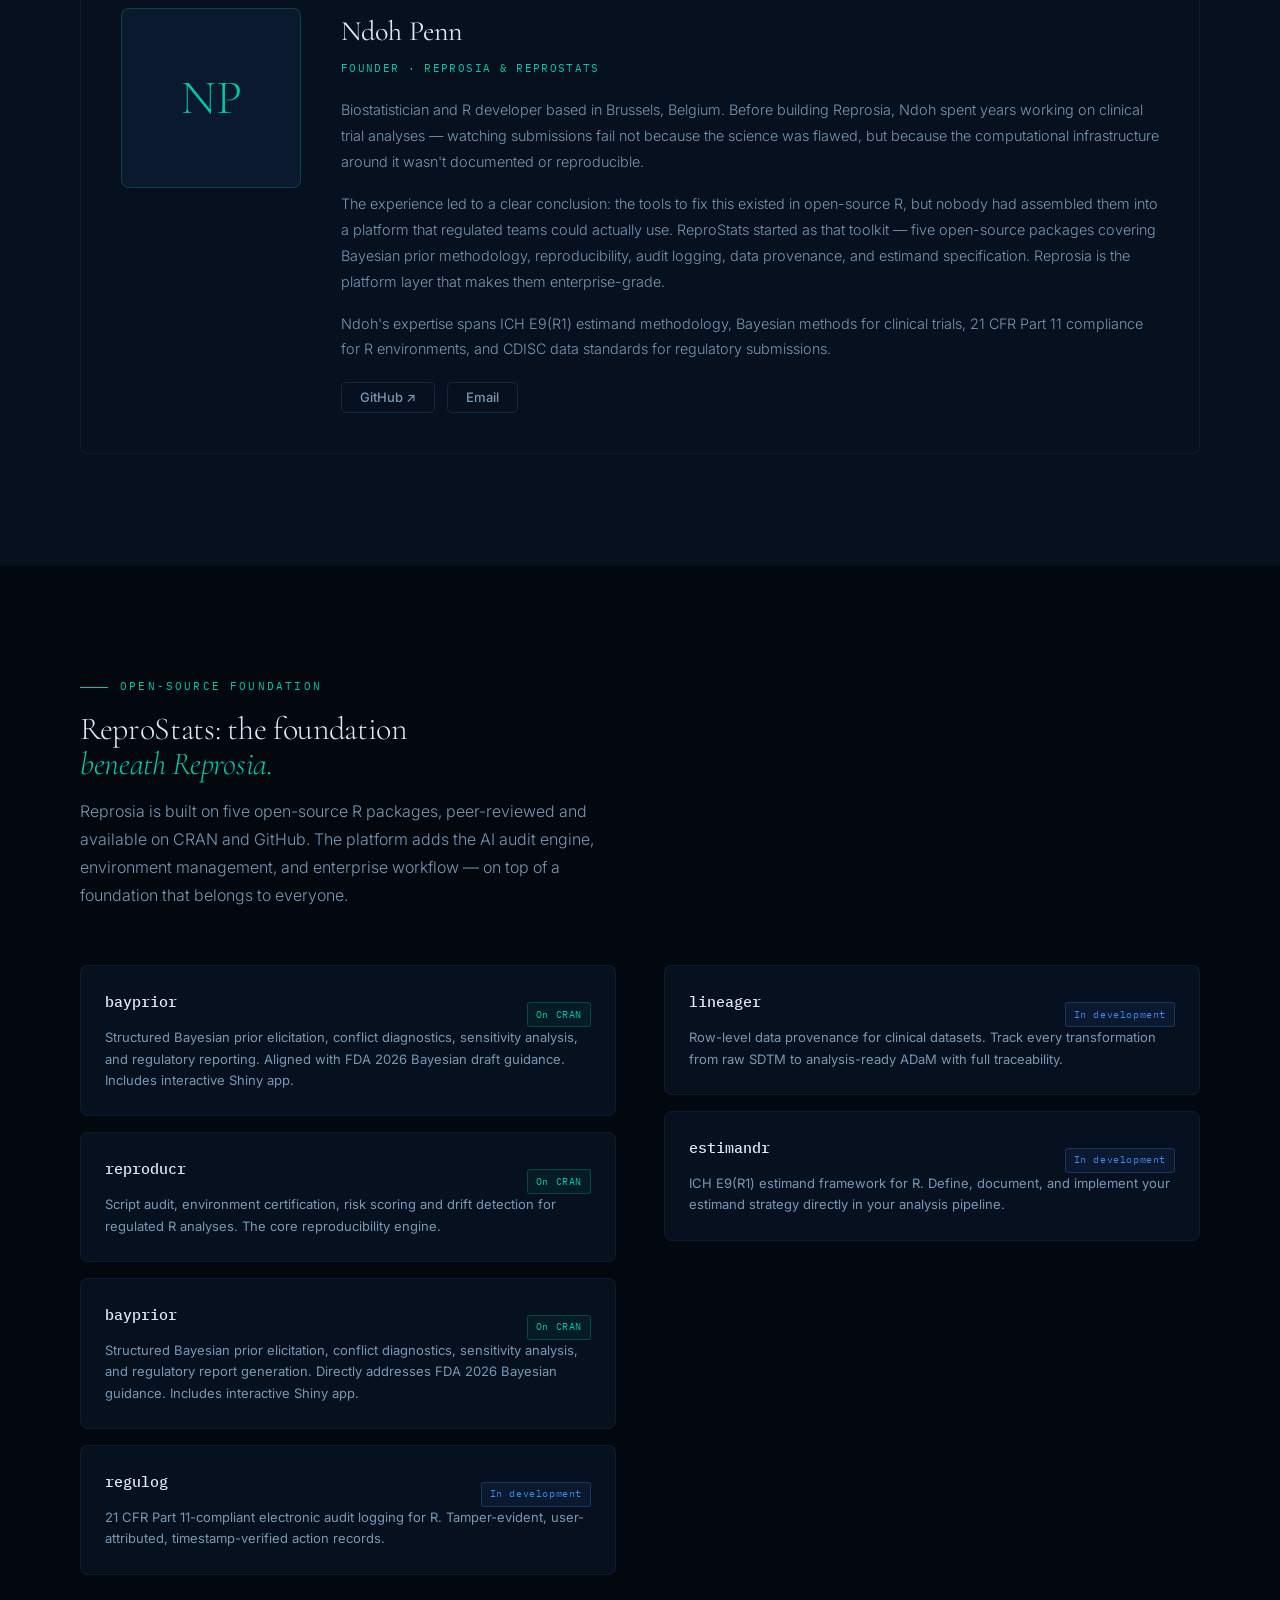
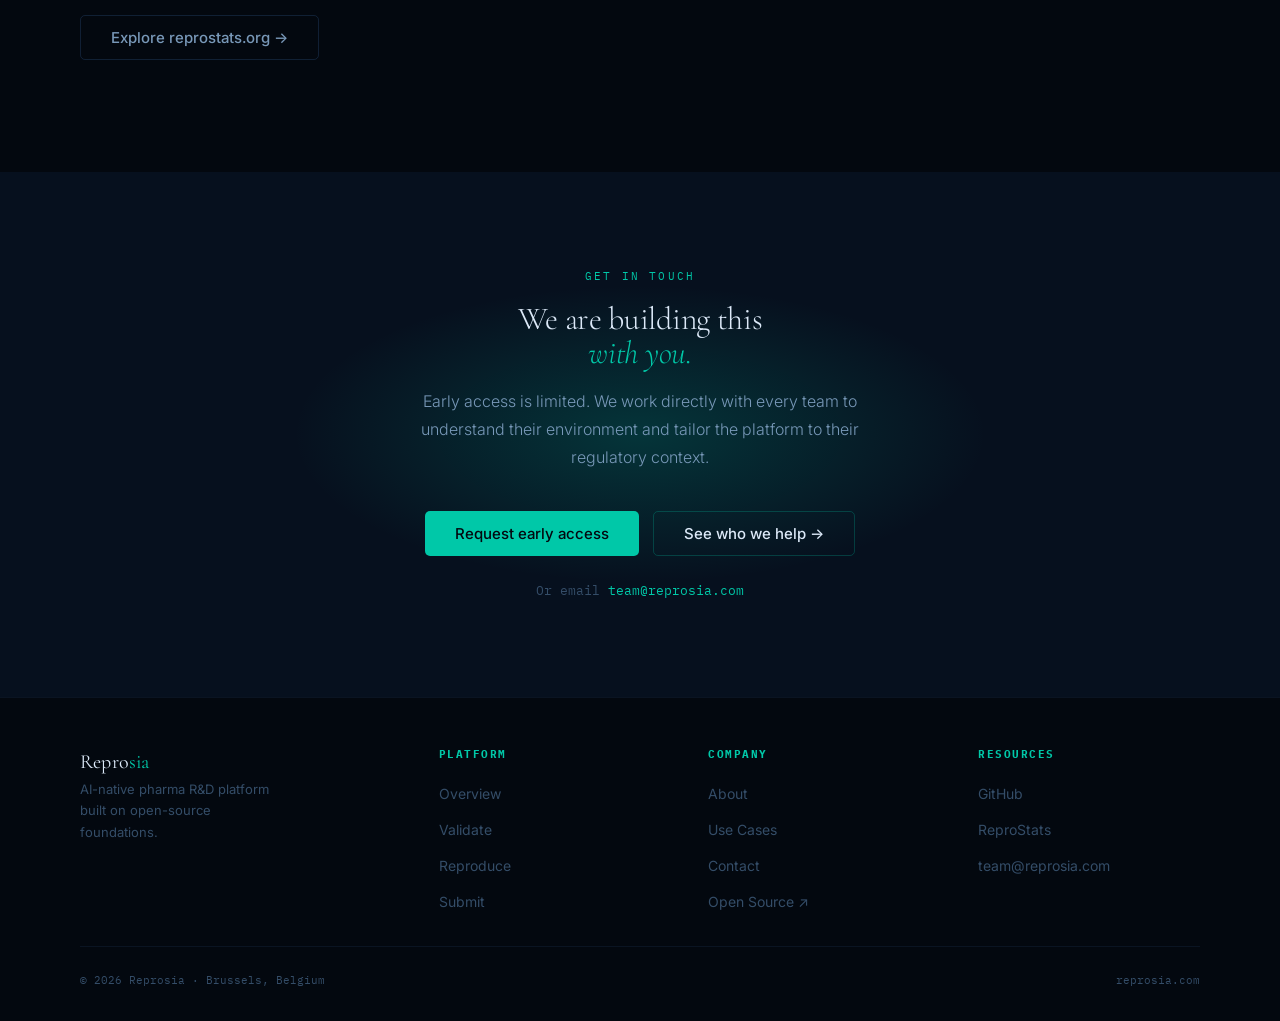
==== commit c0744090: "Add files via upload" ====
--- a/about.html
+++ b/about.html
@@ -252,7 +252,7 @@
       <div class="mission-prose">
         <p><strong>We are not a regulatory consultancy</strong> that happens to use software. We are a technology company that deeply understands regulation. The distinction matters: our goal is to encode regulatory expertise into software that scales — not to bill consulting hours indefinitely.</p>
         <p>The open-source foundation — <strong>bayprior, reproducr, regulog, lineager, and estimandr</strong> — is our commitment to the community. These packages solve real problems for individual statisticians and teams. Reprosia is the platform that makes those solutions work at enterprise scale, with the AI audit layer, environment management, and submission tooling that regulated environments require.</p>
-        <p>We are based in <strong>Brussels, Belgium</strong>, registered as ReproStats BV. We work with pharma and biotech teams across Europe and globally. EU data residency is built in, not bolted on.</p>
+        <p>We are based in <strong>Brussels, Belgium</strong>, based in Brussels, Belgium. We work with pharma and biotech teams across Europe and globally. EU data residency is built in, not bolted on.</p>
         <p>This is early days. We are working with a small number of teams in private early access. If reproducibility is a problem you are trying to solve, <a href="contact.html">we want to talk to you</a>.</p>
       </div>
     </div>
@@ -277,7 +277,7 @@
       </div>
       <div class="stat-cell">
         <div class="stat-n">EU</div>
-        <div class="stat-l">data residency — Belgium, GDPR compliant</div>
+        <div class="stat-l">based in Brussels, Belgium</div>
       </div>
     </div>
   </div>
@@ -339,15 +339,15 @@
       </div>
       <div>
         <div class="founder-name">Ndoh Penn</div>
-        <div class="founder-role">Founder · ReproStats BV &amp; Reprosia</div>
+        <div class="founder-role">Founder · Reprosia &amp; ReproStats</div>
         <div class="founder-bio">
           <p>Biostatistician and R developer based in Brussels, Belgium. Before building Reprosia, Ndoh spent years working on clinical trial analyses — watching submissions fail not because the science was flawed, but because the computational infrastructure around it wasn't documented or reproducible.</p>
           <p>The experience led to a clear conclusion: the tools to fix this existed in open-source R, but nobody had assembled them into a platform that regulated teams could actually use. ReproStats started as that toolkit — five open-source packages covering Bayesian prior methodology, reproducibility, audit logging, data provenance, and estimand specification. Reprosia is the platform layer that makes them enterprise-grade.</p>
-          <p>Ndoh holds deep expertise in ICH E9(R1) estimand methodology, 21 CFR Part 11 compliance for R environments, and CDISC data standards for regulatory submissions.</p>
+          <p>Ndoh's expertise spans ICH E9(R1) estimand methodology, Bayesian methods for clinical trials, 21 CFR Part 11 compliance for R environments, and CDISC data standards for regulatory submissions.</p>
         </div>
         <div class="founder-links">
           <a href="https://github.com/repro-stats" class="btn btn-outline btn-sm" target="_blank" rel="noopener">GitHub ↗</a>
-          <a href="mailto:ndoh@reprosia.com" class="btn btn-outline btn-sm">Email</a>
+          <a href="mailto:team@reprosia.com" class="btn btn-outline btn-sm">Email</a>
         </div>
       </div>
     </div>
@@ -426,7 +426,7 @@
       <a href="contact.html" class="btn btn-teal">Request early access</a>
       <a href="use-cases.html" class="btn btn-ghost">See who we help →</a>
     </div>
-    <p class="cta-email">Or email <a href="mailto:ndoh@reprosia.com">ndoh@reprosia.com</a></p>
+    <p class="cta-email">Or email <a href="mailto:team@reprosia.com">team@reprosia.com</a></p>
   </div>
 </div>
 
@@ -439,10 +439,10 @@
     </div>
     <div class="footer-col"><h4>Platform</h4><ul><li><a href="platform.html">Overview</a></li><li><a href="platform.html#validate">Validate</a></li><li><a href="platform.html#reproduce">Reproduce</a></li><li><a href="platform.html#submit">Submit</a></li></ul></div>
     <div class="footer-col"><h4>Company</h4><ul><li><a href="about.html">About</a></li><li><a href="use-cases.html">Use Cases</a></li><li><a href="contact.html">Contact</a></li><li><a href="https://reprostats.org" target="_blank" rel="noopener">Open Source ↗</a></li></ul></div>
-    <div class="footer-col"><h4>Resources</h4><ul><li><a href="https://github.com/repro-stats" target="_blank" rel="noopener">GitHub</a></li><li><a href="https://reprostats.org" target="_blank" rel="noopener">ReproStats</a></li><li><a href="mailto:ndoh@reprosia.com">ndoh@reprosia.com</a></li></ul></div>
+    <div class="footer-col"><h4>Resources</h4><ul><li><a href="https://github.com/reposia-hq" target="_blank" rel="noopener">GitHub</a></li><li><a href="https://reprostats.org" target="_blank" rel="noopener">ReproStats</a></li><li><a href="mailto:team@reprosia.com">team@reprosia.com</a></li></ul></div>
   </div>
   <div class="footer-bottom">
-    <span class="footer-copy">© 2026 ReproStats BV · Brussels, Belgium</span>
+    <span class="footer-copy">© 2026 Reprosia · Brussels, Belgium</span>
     <span class="footer-copy">reprosia.com</span>
   </div>
 </footer>
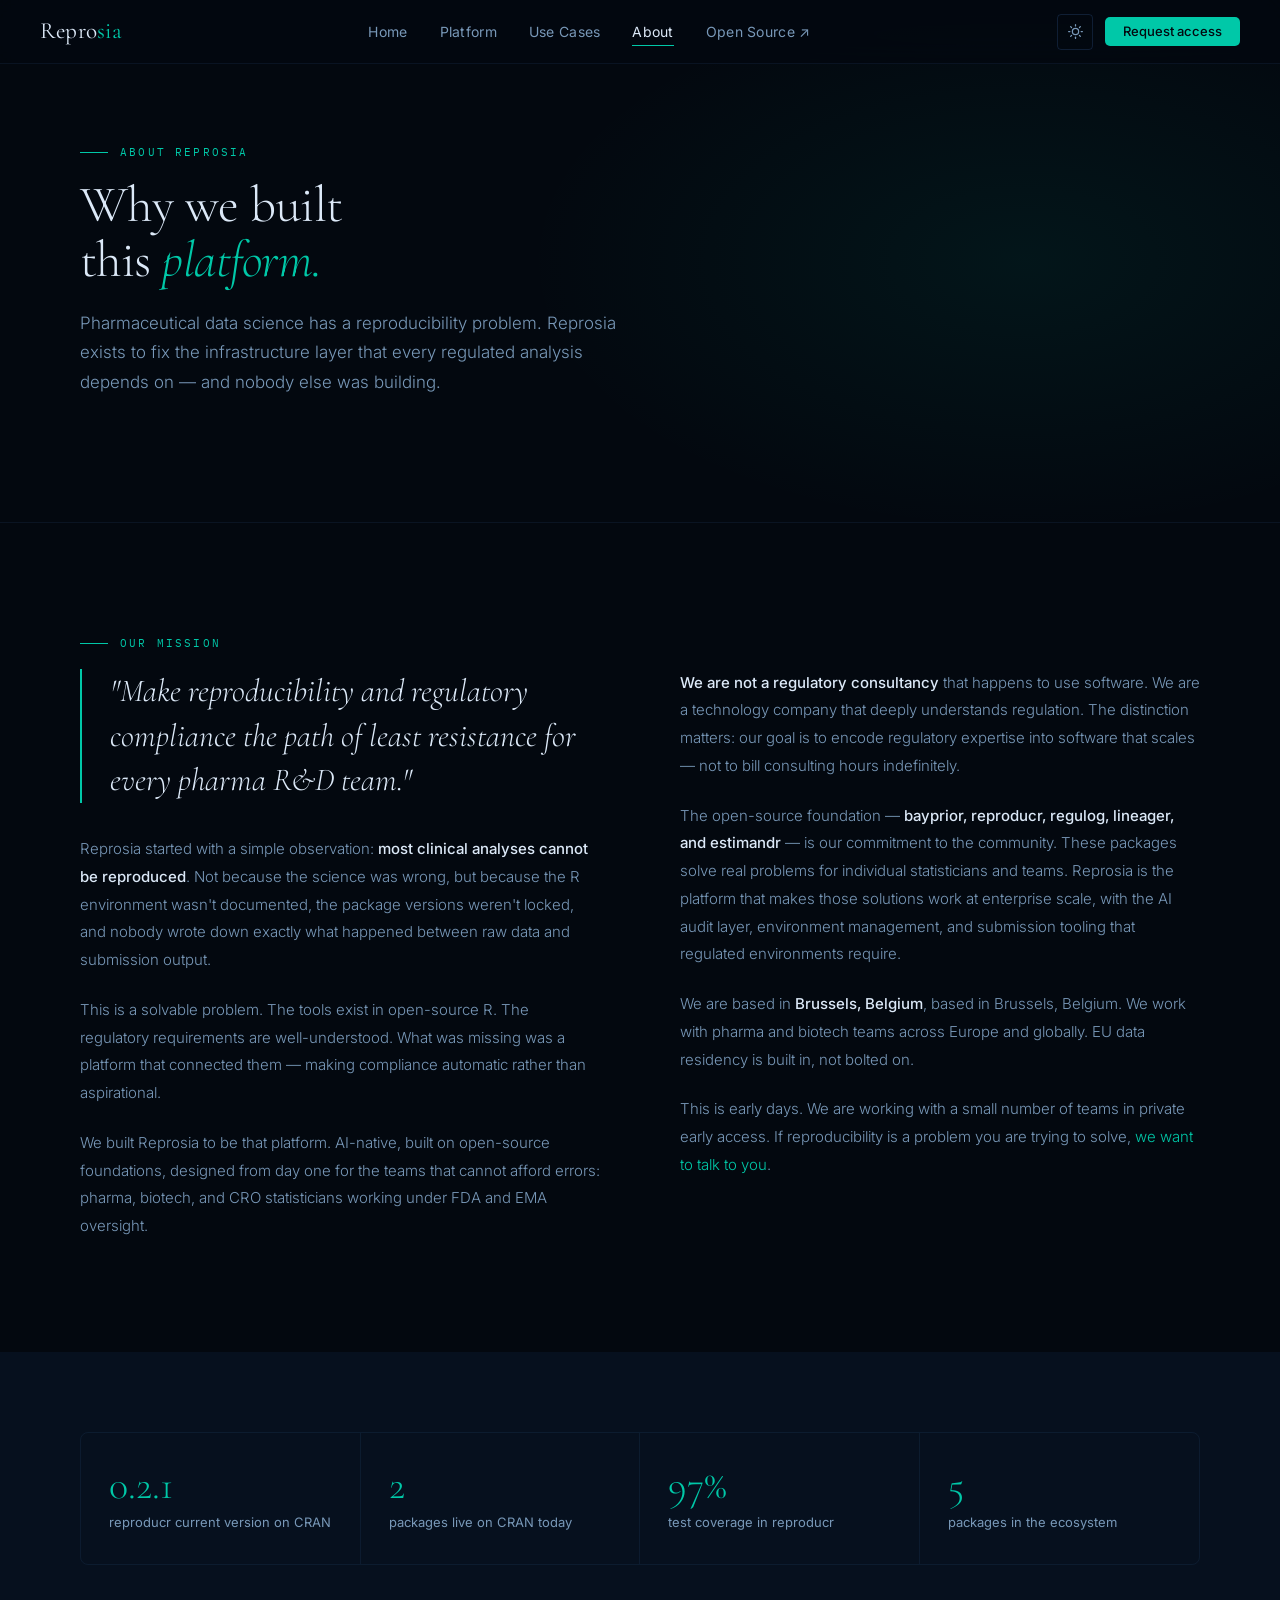
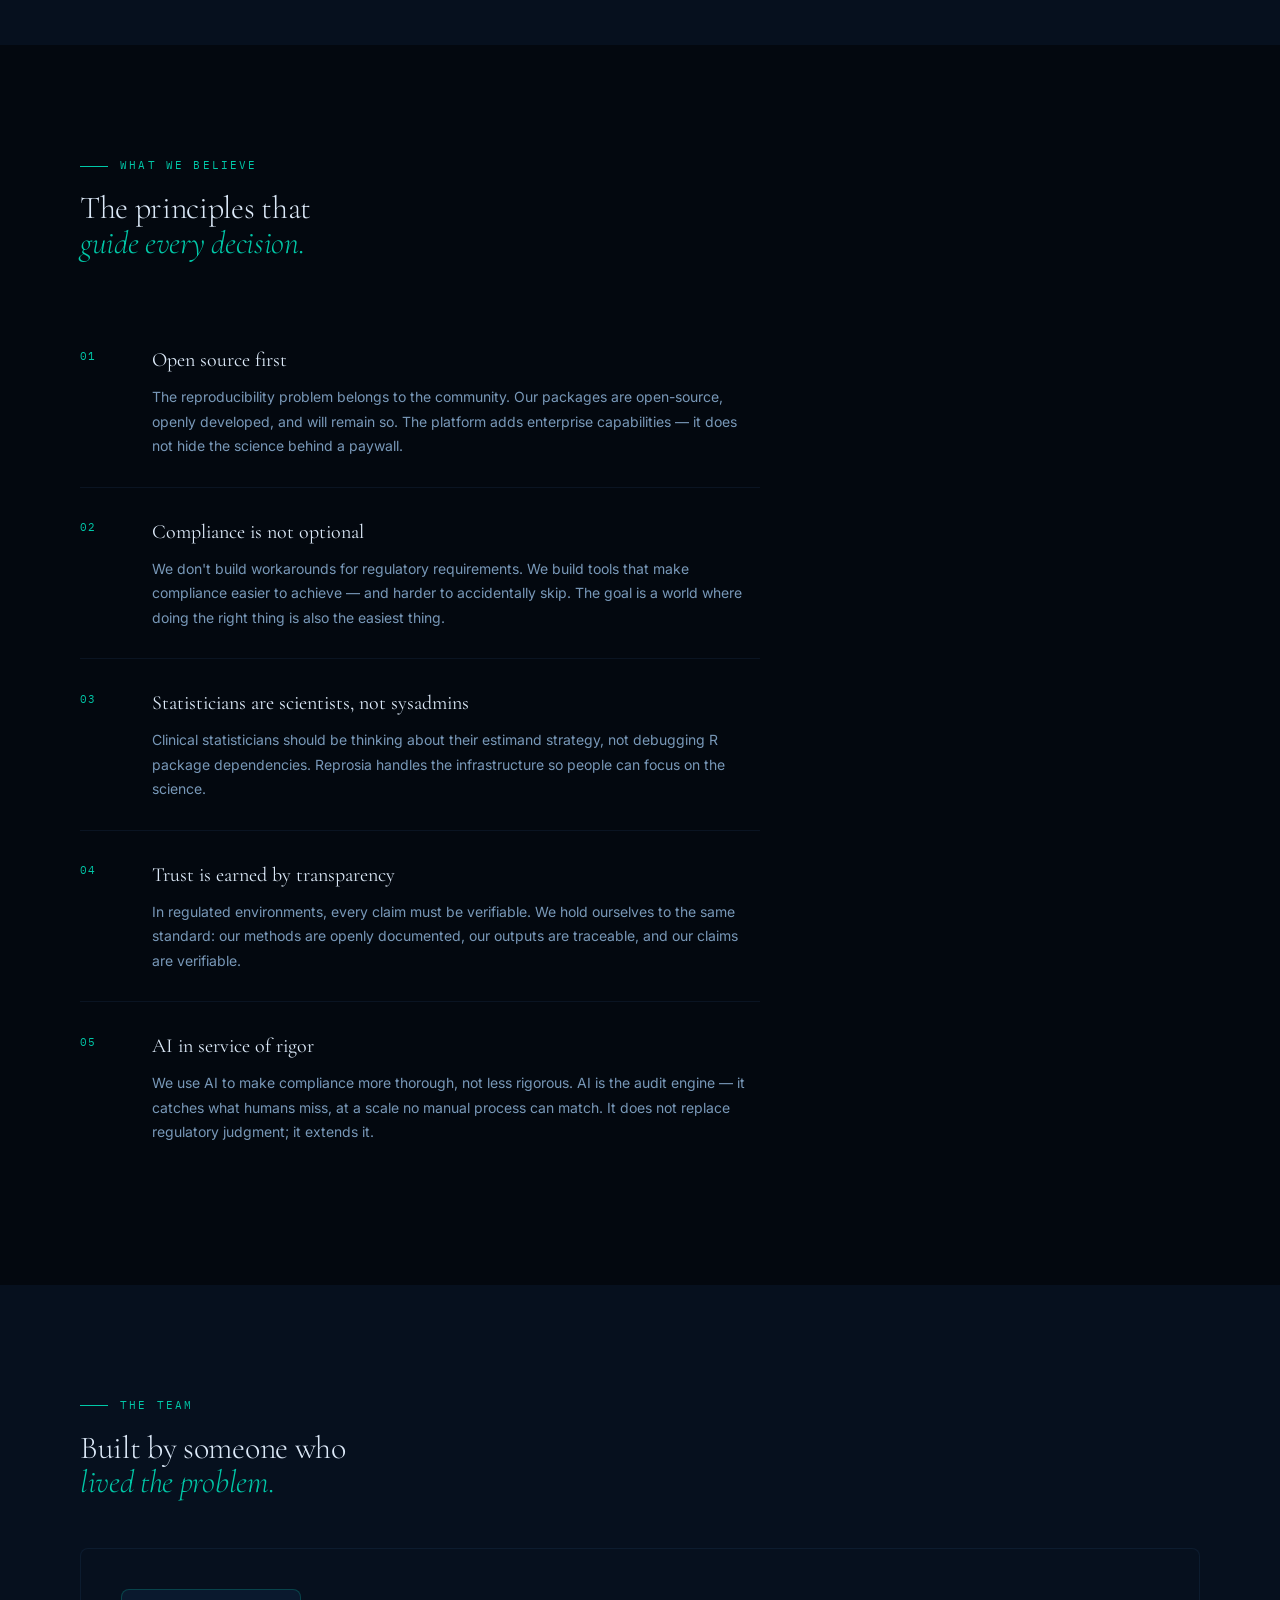
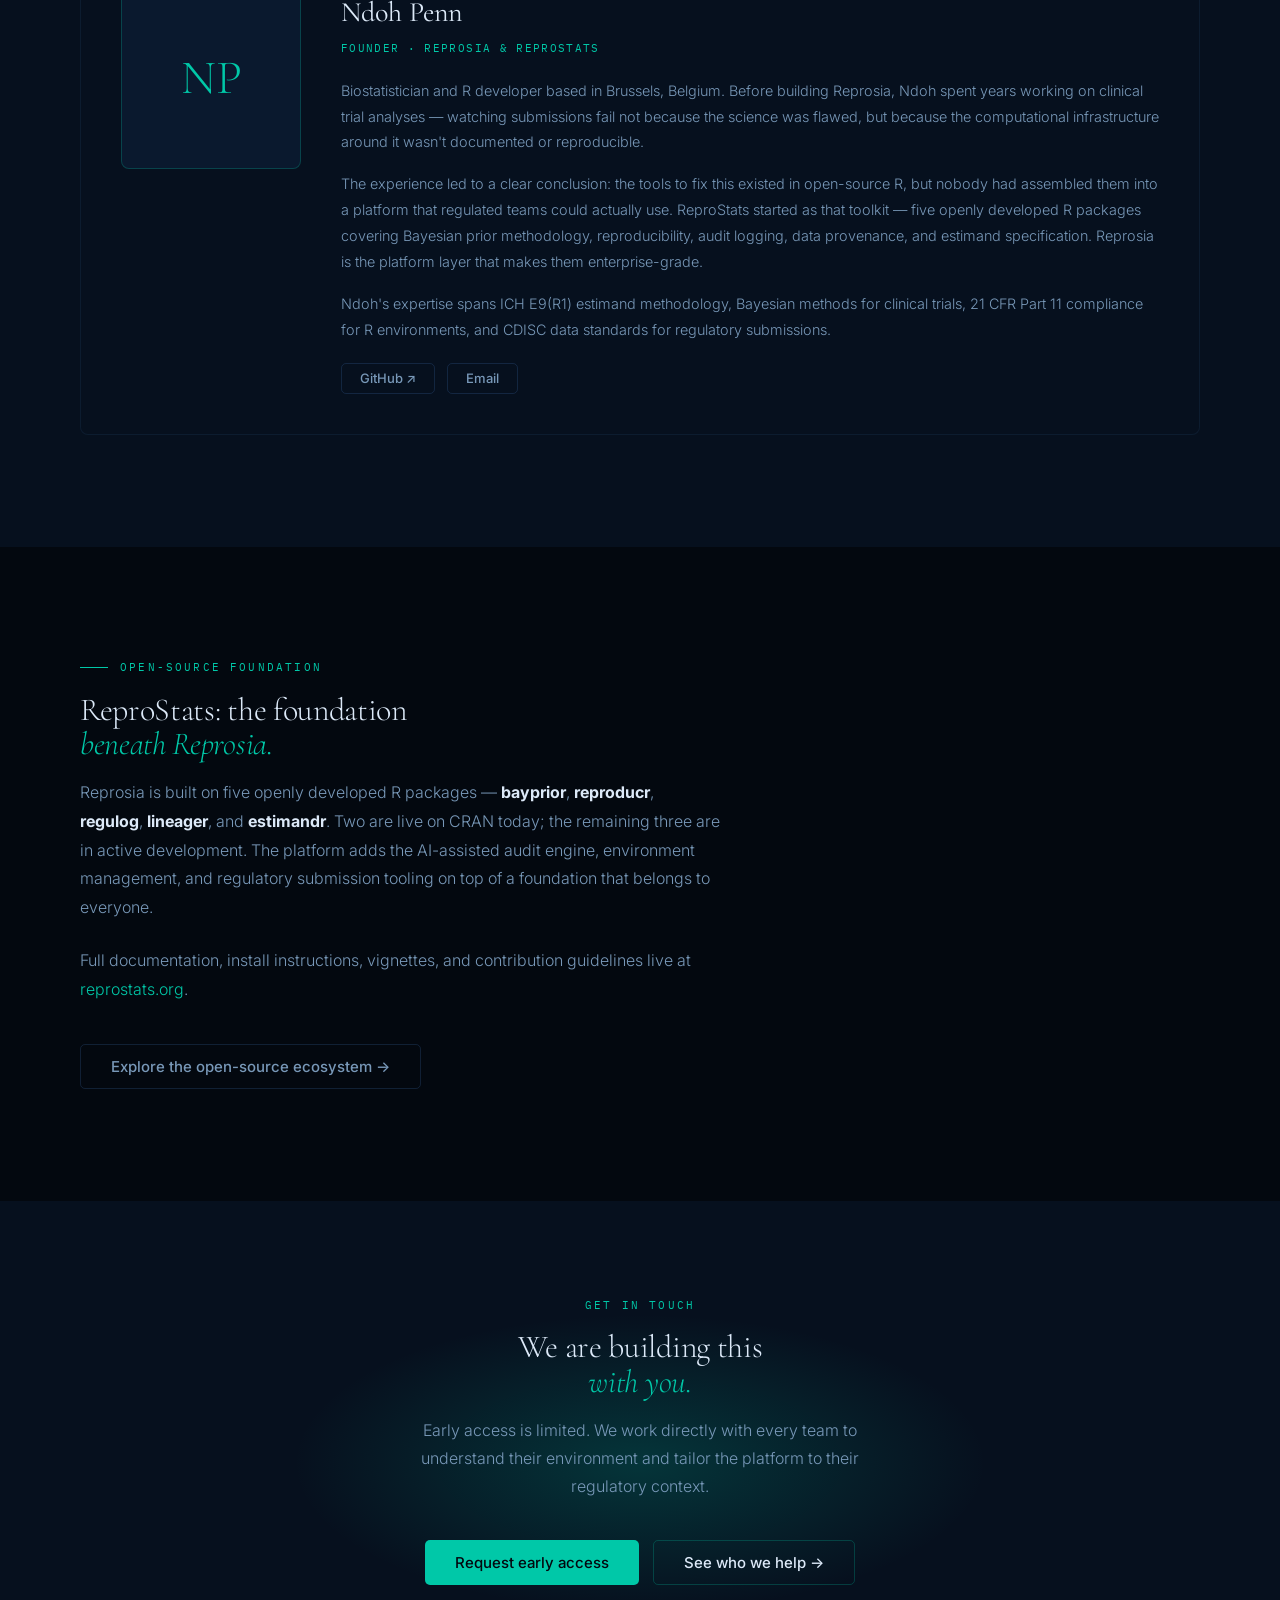
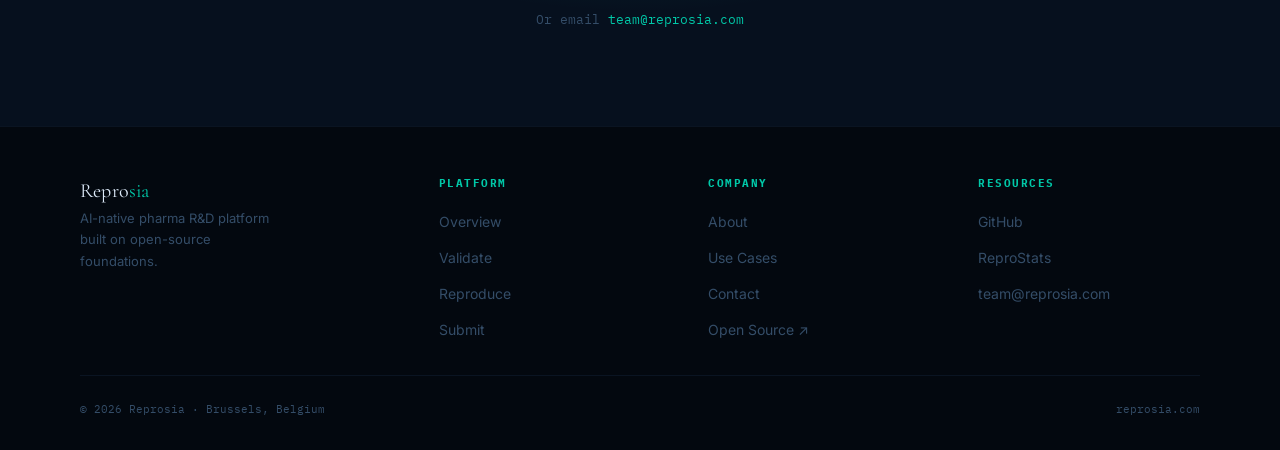
==== commit b6bbc03c: "Add files via upload" ====
--- a/about.html
+++ b/about.html
@@ -142,39 +142,6 @@
     .founder-bio p:last-child { margin-bottom: 0; }
     .founder-links { display: flex; gap: 0.75rem; margin-top: 1.25rem; }
 
-    /* ── OSS section ── */
-    .oss-layout {
-      display: grid;
-      grid-template-columns: 1fr 1fr;
-      gap: 3rem;
-      align-items: start;
-    }
-    .oss-card {
-      padding: 1.5rem;
-      border: 1px solid var(--border);
-      border-radius: 8px;
-      background: var(--surface);
-      transition: border-color 0.3s;
-      margin-bottom: 1rem;
-    }
-    .oss-card:last-child { margin-bottom: 0; }
-    .oss-card:hover { border-color: var(--border-teal); }
-    .oss-name {
-      font-family: 'IBM Plex Mono', monospace;
-      font-size: 0.9375rem;
-      font-weight: 500;
-      color: var(--text);
-      margin-bottom: 0.375rem;
-    }
-    .oss-desc { font-size: 0.8125rem; color: var(--text-mid); line-height: 1.65; }
-    .oss-status {
-      font-family: 'IBM Plex Mono', monospace;
-      font-size: 0.62rem;
-      padding: 0.2rem 0.5rem;
-      border-radius: 3px;
-      margin-top: 0.75rem;
-      display: inline-block;
-    }
 
     @media (max-width: 900px) {
       .mission-layout { grid-template-columns: 1fr; gap: 2.5rem; }
@@ -185,7 +152,6 @@
       .founder-card { grid-template-columns: 1fr; }
       .founder-avatar { width: 120px; height: 120px; }
       .founder-initials { font-size: 2.25rem; }
-      .oss-layout { grid-template-columns: 1fr; }
     }
     @media (max-width: 640px) {
       .stats-grid { grid-template-columns: 1fr; }
@@ -268,16 +234,16 @@
         <div class="stat-l">reproducr current version on CRAN</div>
       </div>
       <div class="stat-cell">
-        <div class="stat-n">5</div>
-        <div class="stat-l">open-source packages in the ecosystem</div>
+        <div class="stat-n">2</div>
+        <div class="stat-l">packages live on CRAN today</div>
       </div>
       <div class="stat-cell">
         <div class="stat-n">97%</div>
-        <div class="stat-l">test coverage across all packages</div>
+        <div class="stat-l">test coverage in reproducr</div>
       </div>
       <div class="stat-cell">
-        <div class="stat-n">EU</div>
-        <div class="stat-l">based in Brussels, Belgium</div>
+        <div class="stat-n">5</div>
+        <div class="stat-l">packages in the ecosystem</div>
       </div>
     </div>
   </div>
@@ -293,7 +259,7 @@
         <div class="value-num">01</div>
         <div>
           <h3>Open source first</h3>
-          <p>The reproducibility problem belongs to the community. Our packages are open-source, peer-reviewed, and will remain so. The platform adds enterprise capabilities — it does not hide the science behind a paywall.</p>
+          <p>The reproducibility problem belongs to the community. Our packages are open-source, openly developed, and will remain so. The platform adds enterprise capabilities — it does not hide the science behind a paywall.</p>
         </div>
       </div>
       <div class="value-item">
@@ -314,7 +280,7 @@
         <div class="value-num">04</div>
         <div>
           <h3>Trust is earned by transparency</h3>
-          <p>In regulated environments, every claim must be verifiable. We hold ourselves to the same standard: our validation methods are documented, our audit trails are complete, and our outputs can always be traced to source.</p>
+          <p>In regulated environments, every claim must be verifiable. We hold ourselves to the same standard: our methods are openly documented, our outputs are traceable, and our claims are verifiable.</p>
         </div>
       </div>
       <div class="value-item">
@@ -342,11 +308,11 @@
         <div class="founder-role">Founder · Reprosia &amp; ReproStats</div>
         <div class="founder-bio">
           <p>Biostatistician and R developer based in Brussels, Belgium. Before building Reprosia, Ndoh spent years working on clinical trial analyses — watching submissions fail not because the science was flawed, but because the computational infrastructure around it wasn't documented or reproducible.</p>
-          <p>The experience led to a clear conclusion: the tools to fix this existed in open-source R, but nobody had assembled them into a platform that regulated teams could actually use. ReproStats started as that toolkit — five open-source packages covering Bayesian prior methodology, reproducibility, audit logging, data provenance, and estimand specification. Reprosia is the platform layer that makes them enterprise-grade.</p>
+          <p>The experience led to a clear conclusion: the tools to fix this existed in open-source R, but nobody had assembled them into a platform that regulated teams could actually use. ReproStats started as that toolkit — five openly developed R packages covering Bayesian prior methodology, reproducibility, audit logging, data provenance, and estimand specification. Reprosia is the platform layer that makes them enterprise-grade.</p>
           <p>Ndoh's expertise spans ICH E9(R1) estimand methodology, Bayesian methods for clinical trials, 21 CFR Part 11 compliance for R environments, and CDISC data standards for regulatory submissions.</p>
         </div>
         <div class="founder-links">
-          <a href="https://github.com/repro-stats" class="btn btn-outline btn-sm" target="_blank" rel="noopener">GitHub ↗</a>
+          <a href="https://github.com/ndohpenngit" class="btn btn-outline btn-sm" target="_blank" rel="noopener">GitHub ↗</a>
           <a href="mailto:team@reprosia.com" class="btn btn-outline btn-sm">Email</a>
         </div>
       </div>
@@ -359,58 +325,14 @@
   <div class="container">
     <div class="eyebrow ruled">Open-source foundation</div>
     <h2 class="display display-md" style="margin-bottom:1rem">ReproStats: the foundation<br><em>beneath Reprosia.</em></h2>
-    <p style="font-size:1rem;color:var(--text-mid);max-width:520px;line-height:1.75;font-weight:300;margin-bottom:3.5rem">Reprosia is built on five open-source R packages, peer-reviewed and available on CRAN and GitHub. The platform adds the AI audit engine, environment management, and enterprise workflow — on top of a foundation that belongs to everyone.</p>
-    <div class="oss-layout reveal">
-      <div>
-        <div class="oss-card">
-          <div style="display:flex;justify-content:space-between;align-items:flex-start">
-            <div class="oss-name">bayprior</div>
-            <span class="oss-status badge badge-teal">On CRAN</span>
-          </div>
-          <div class="oss-desc">Structured Bayesian prior elicitation, conflict diagnostics, sensitivity analysis, and regulatory reporting. Aligned with FDA 2026 Bayesian draft guidance. Includes interactive Shiny app.</div>
-        </div>
-        <div class="oss-card">
-          <div style="display:flex;justify-content:space-between;align-items:flex-start">
-            <div class="oss-name">reproducr</div>
-            <span class="oss-status badge badge-teal">On CRAN</span>
-          </div>
-          <div class="oss-desc">Script audit, environment certification, risk scoring and drift detection for regulated R analyses. The core reproducibility engine.</div>
-        </div>
-        <div class="oss-card">
-          <div style="display:flex;justify-content:space-between;align-items:flex-start">
-            <div class="oss-name">bayprior</div>
-            <span class="oss-status badge badge-teal">On CRAN</span>
-          </div>
-          <div class="oss-desc">Structured Bayesian prior elicitation, conflict diagnostics, sensitivity analysis, and regulatory report generation. Directly addresses FDA 2026 Bayesian guidance. Includes interactive Shiny app.</div>
-        </div>
-
-        <div class="oss-card">
-          <div style="display:flex;justify-content:space-between;align-items:flex-start">
-            <div class="oss-name">regulog</div>
-            <span class="oss-status badge badge-blue">In development</span>
-          </div>
-          <div class="oss-desc">21 CFR Part 11-compliant electronic audit logging for R. Tamper-evident, user-attributed, timestamp-verified action records.</div>
-        </div>
-      </div>
-      <div>
-        <div class="oss-card">
-          <div style="display:flex;justify-content:space-between;align-items:flex-start">
-            <div class="oss-name">lineager</div>
-            <span class="oss-status badge badge-blue">In development</span>
-          </div>
-          <div class="oss-desc">Row-level data provenance for clinical datasets. Track every transformation from raw SDTM to analysis-ready ADaM with full traceability.</div>
-        </div>
-        <div class="oss-card">
-          <div style="display:flex;justify-content:space-between;align-items:flex-start">
-            <div class="oss-name">estimandr</div>
-            <span class="oss-status badge badge-blue">In development</span>
-          </div>
-          <div class="oss-desc">ICH E9(R1) estimand framework for R. Define, document, and implement your estimand strategy directly in your analysis pipeline.</div>
-        </div>
-      </div>
-    </div>
-    <div style="margin-top:2.5rem">
-      <a href="https://reprostats.org" class="btn btn-outline" target="_blank" rel="noopener">Explore reprostats.org →</a>
+    <p style="font-size:1rem;color:var(--text-mid);max-width:640px;line-height:1.8;font-weight:300;margin-bottom:1.5rem">
+      Reprosia is built on five openly developed R packages — <strong style="color:var(--text)">bayprior</strong>, <strong style="color:var(--text)">reproducr</strong>, <strong style="color:var(--text)">regulog</strong>, <strong style="color:var(--text)">lineager</strong>, and <strong style="color:var(--text)">estimandr</strong>. Two are live on CRAN today; the remaining three are in active development. The platform adds the AI-assisted audit engine, environment management, and regulatory submission tooling on top of a foundation that belongs to everyone.
+    </p>
+    <p style="font-size:1rem;color:var(--text-mid);max-width:640px;line-height:1.8;font-weight:300;margin-bottom:2.5rem">
+      Full documentation, install instructions, vignettes, and contribution guidelines live at <a href="https://reprostats.org" style="color:var(--teal)" target="_blank" rel="noopener">reprostats.org</a>.
+    </p>
+    <div class="reveal">
+      <a href="https://reprostats.org" class="btn btn-outline" target="_blank" rel="noopener">Explore the open-source ecosystem →</a>
     </div>
   </div>
 </section>
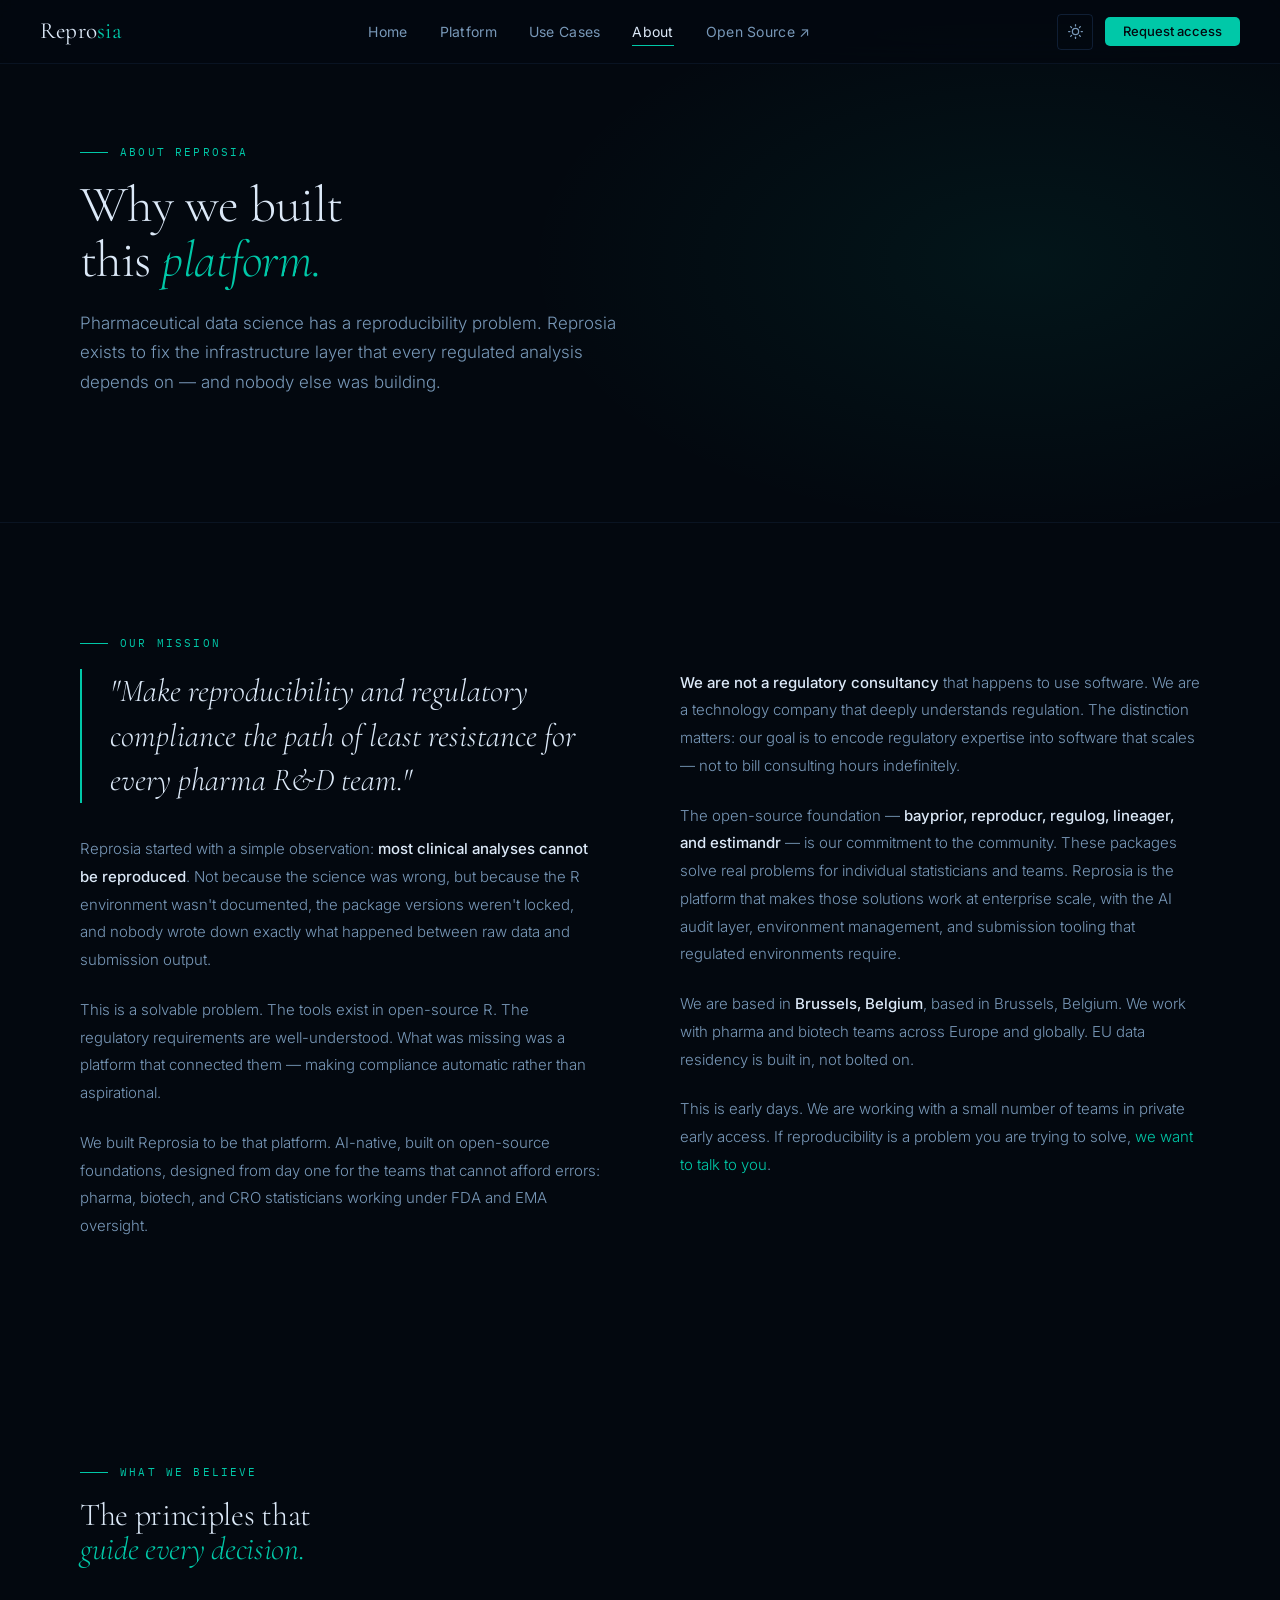
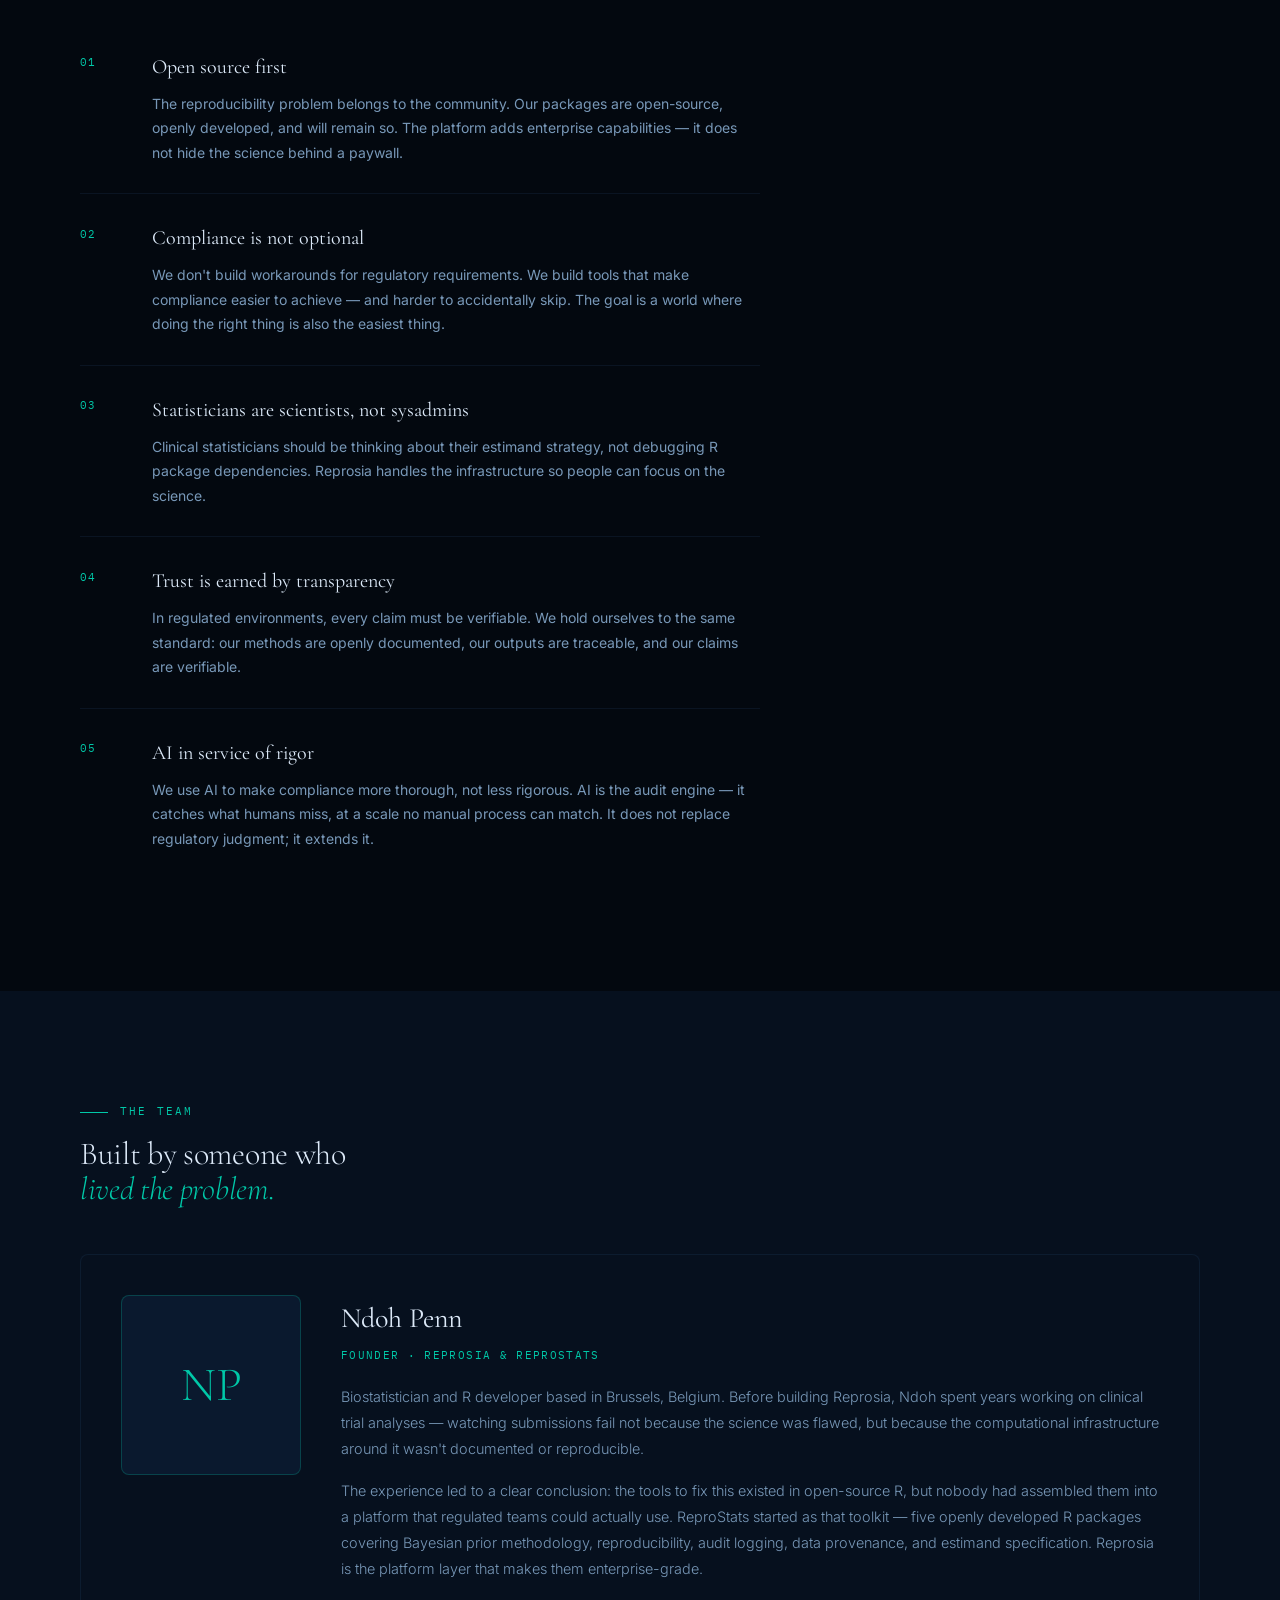
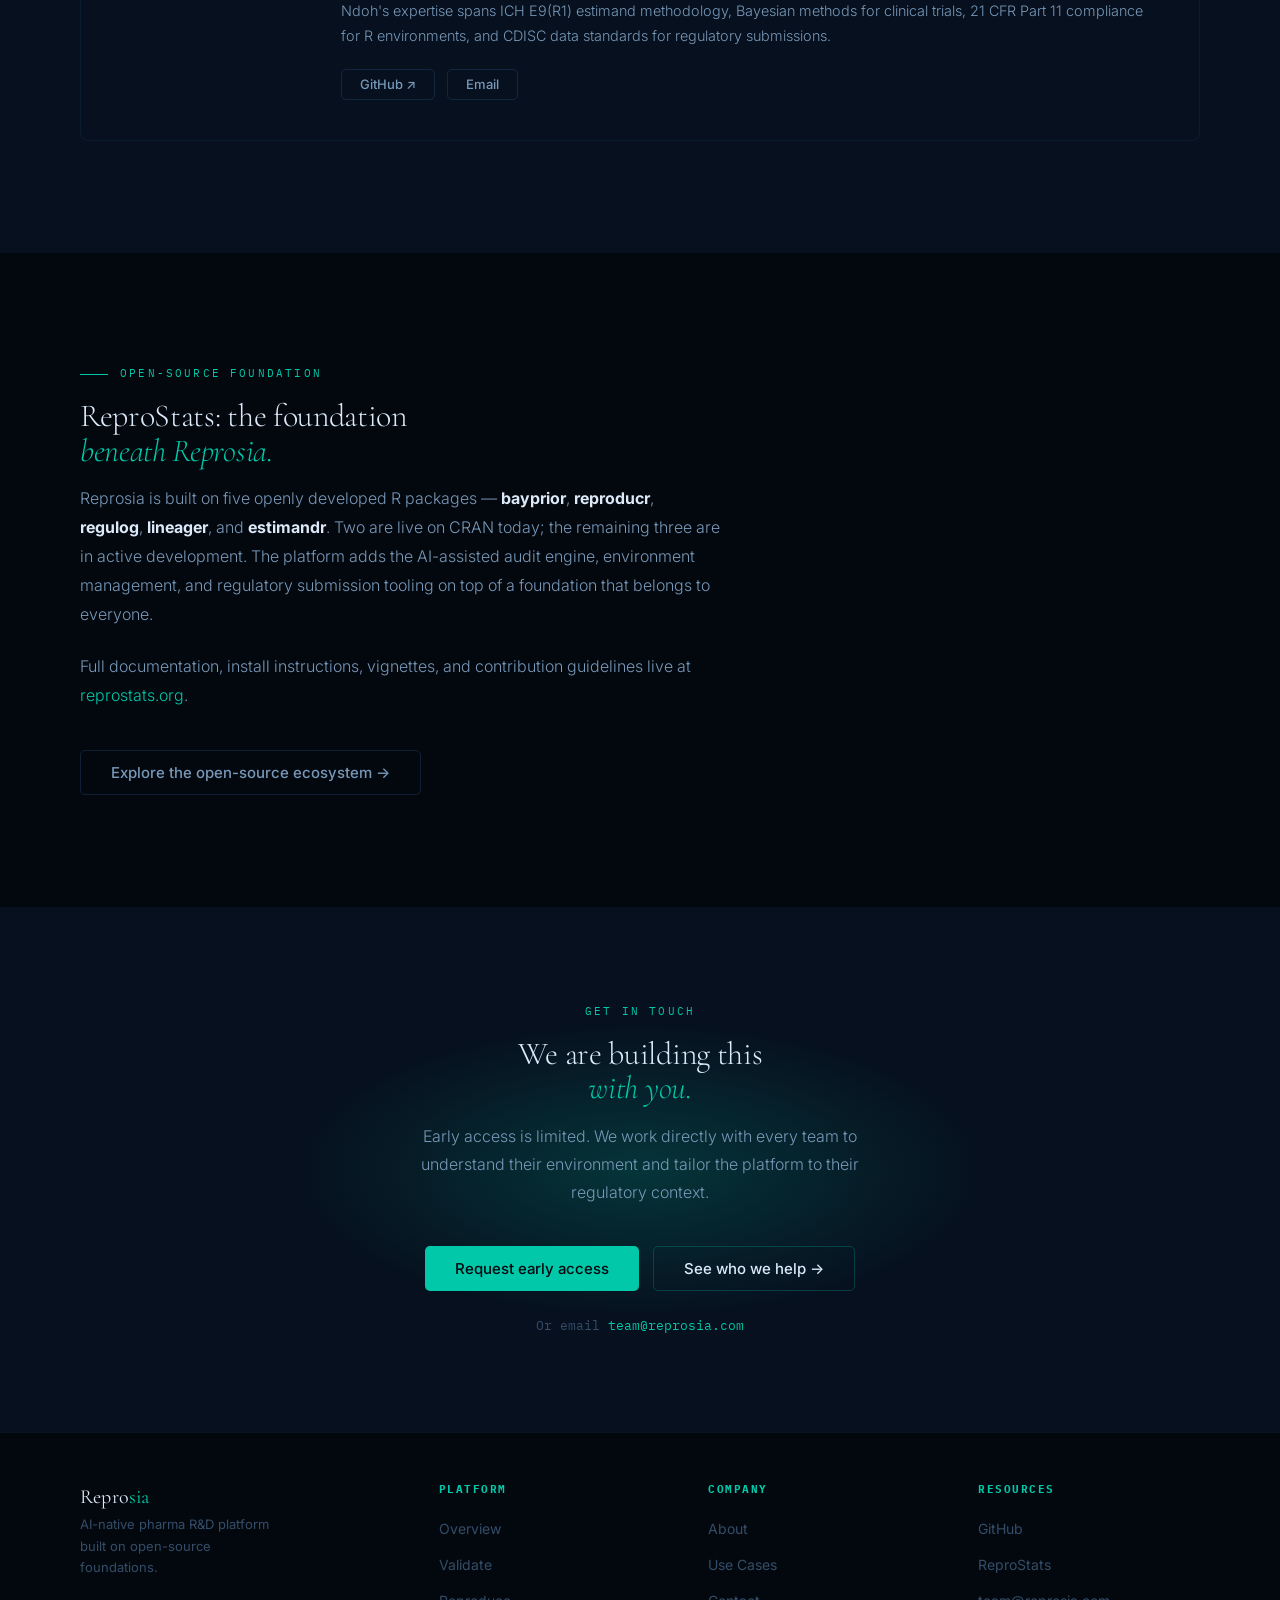
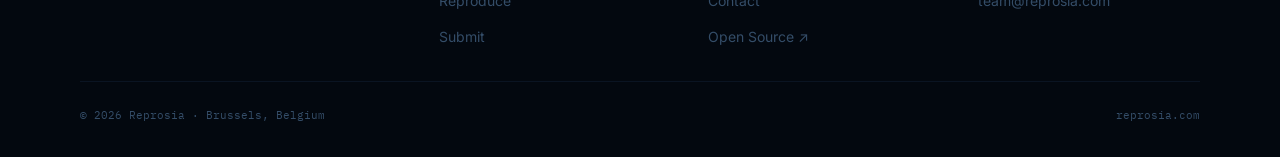
==== commit 2fce0113: "Remove stats section from about.html Removed the stats section and its associated styles from the ab" ====
--- a/about.html
+++ b/about.html
@@ -39,31 +39,6 @@
     .mission-prose strong { color: var(--text); font-weight: 500; }
     .mission-prose a { color: var(--teal); }
 
-    /* ── Stats ── */
-    .stats-grid {
-      display: grid;
-      grid-template-columns: repeat(4,1fr);
-      gap: 0;
-      border: 1px solid var(--border);
-      border-radius: 8px;
-      overflow: hidden;
-    }
-    .stat-cell {
-      padding: 2rem 1.75rem;
-      border-right: 1px solid var(--border);
-      transition: background 0.2s;
-    }
-    .stat-cell:last-child { border-right: none; }
-    .stat-cell:hover { background: var(--teal-dim); }
-    .stat-n {
-      font-family: 'Cormorant Garamond', serif;
-      font-size: 2.5rem;
-      font-weight: 300;
-      color: var(--teal);
-      line-height: 1;
-      margin-bottom: 0.5rem;
-    }
-    .stat-l { font-size: 0.8125rem; color: var(--text-mid); line-height: 1.5; }
 
     /* ── Values ── */
     .value-item {
@@ -145,18 +120,13 @@
 
     @media (max-width: 900px) {
       .mission-layout { grid-template-columns: 1fr; gap: 2.5rem; }
-      .stats-grid { grid-template-columns: repeat(2,1fr); }
-      .stat-cell:nth-child(2n) { border-right: none; }
-      .stat-cell:nth-child(1),
-      .stat-cell:nth-child(2) { border-bottom: 1px solid var(--border); }
+
       .founder-card { grid-template-columns: 1fr; }
       .founder-avatar { width: 120px; height: 120px; }
       .founder-initials { font-size: 2.25rem; }
     }
     @media (max-width: 640px) {
-      .stats-grid { grid-template-columns: 1fr; }
-      .stat-cell { border-right: none; border-bottom: 1px solid var(--border); }
-      .stat-cell:last-child { border-bottom: none; }
+
     }
   </style>
 </head>
@@ -225,29 +195,7 @@
   </div>
 </section>
 
-<!-- ─── STATS ─── -->
-<section class="section-sm section-surface">
-  <div class="container">
-    <div class="stats-grid reveal">
-      <div class="stat-cell">
-        <div class="stat-n">0.2.1</div>
-        <div class="stat-l">reproducr current version on CRAN</div>
-      </div>
-      <div class="stat-cell">
-        <div class="stat-n">2</div>
-        <div class="stat-l">packages live on CRAN today</div>
-      </div>
-      <div class="stat-cell">
-        <div class="stat-n">97%</div>
-        <div class="stat-l">test coverage in reproducr</div>
-      </div>
-      <div class="stat-cell">
-        <div class="stat-n">5</div>
-        <div class="stat-l">packages in the ecosystem</div>
-      </div>
-    </div>
-  </div>
-</section>
+
 
 <!-- ─── VALUES ─── -->
 <section class="section">
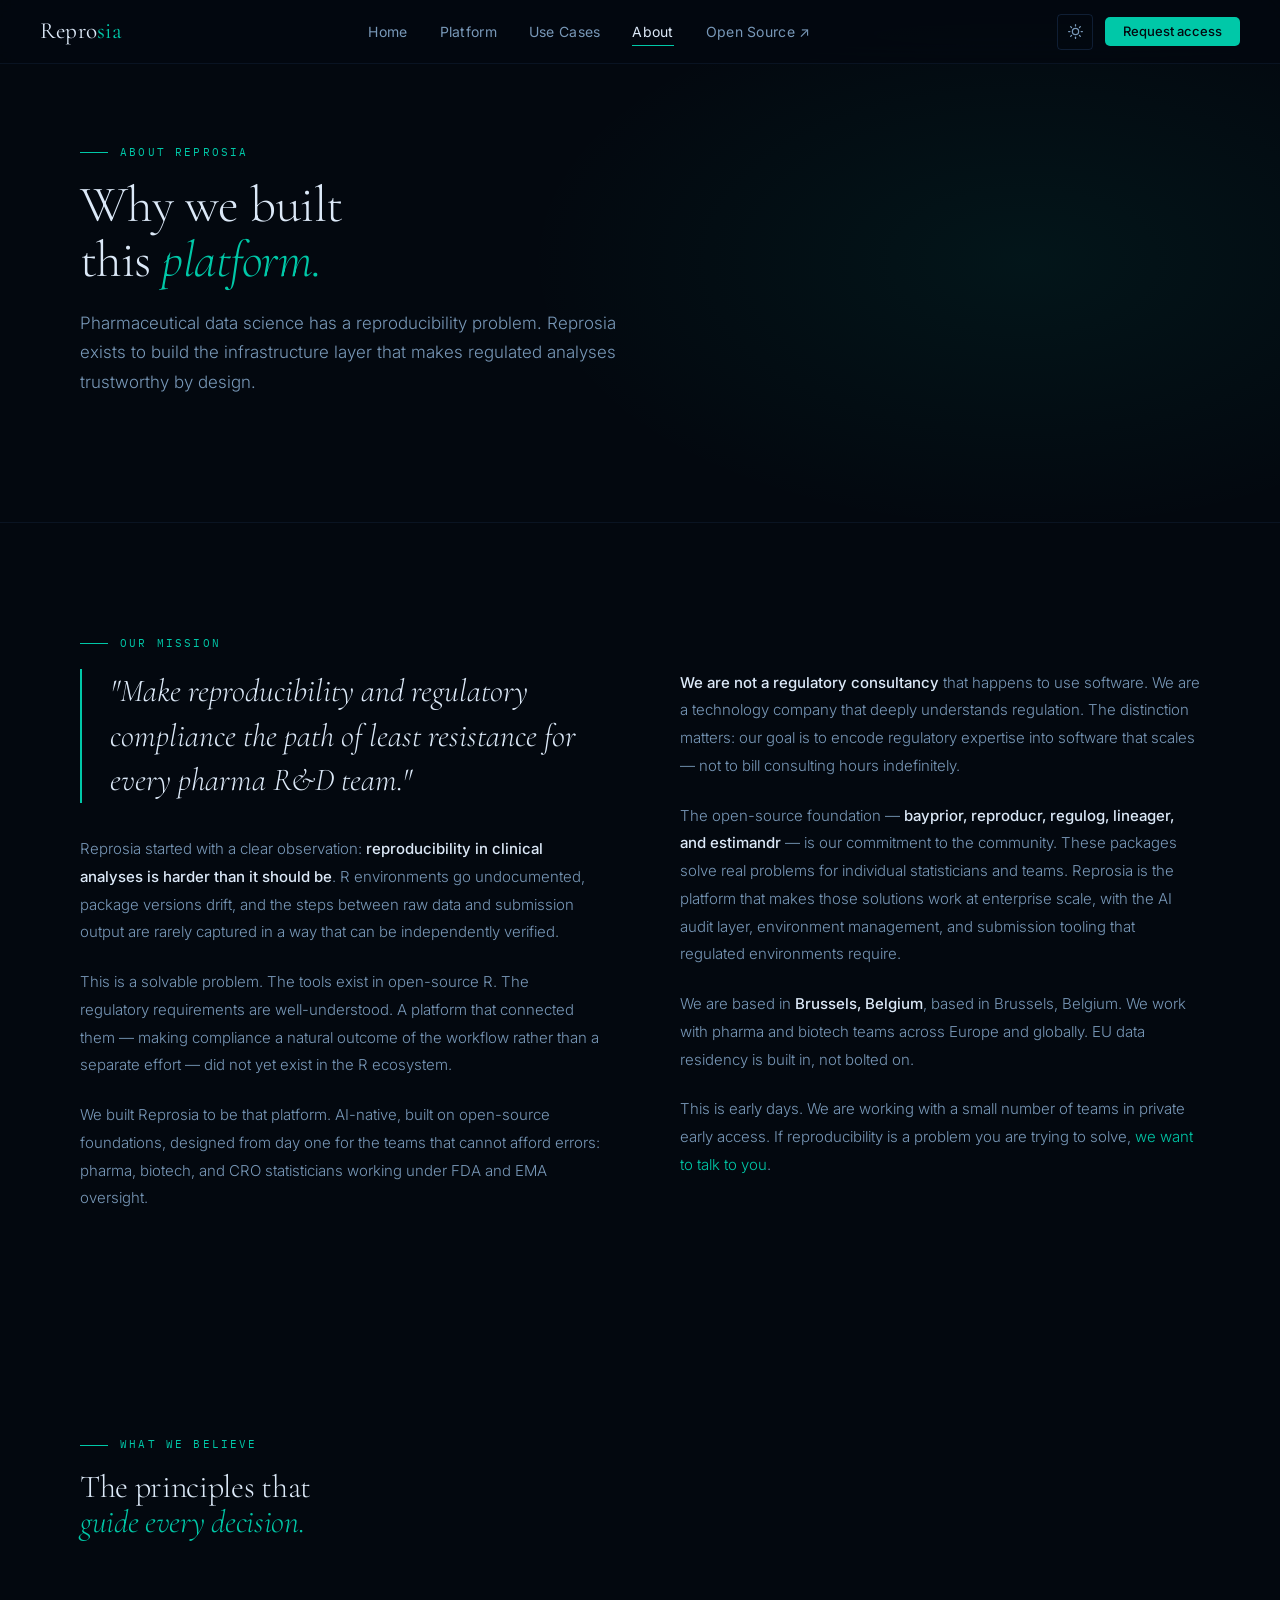
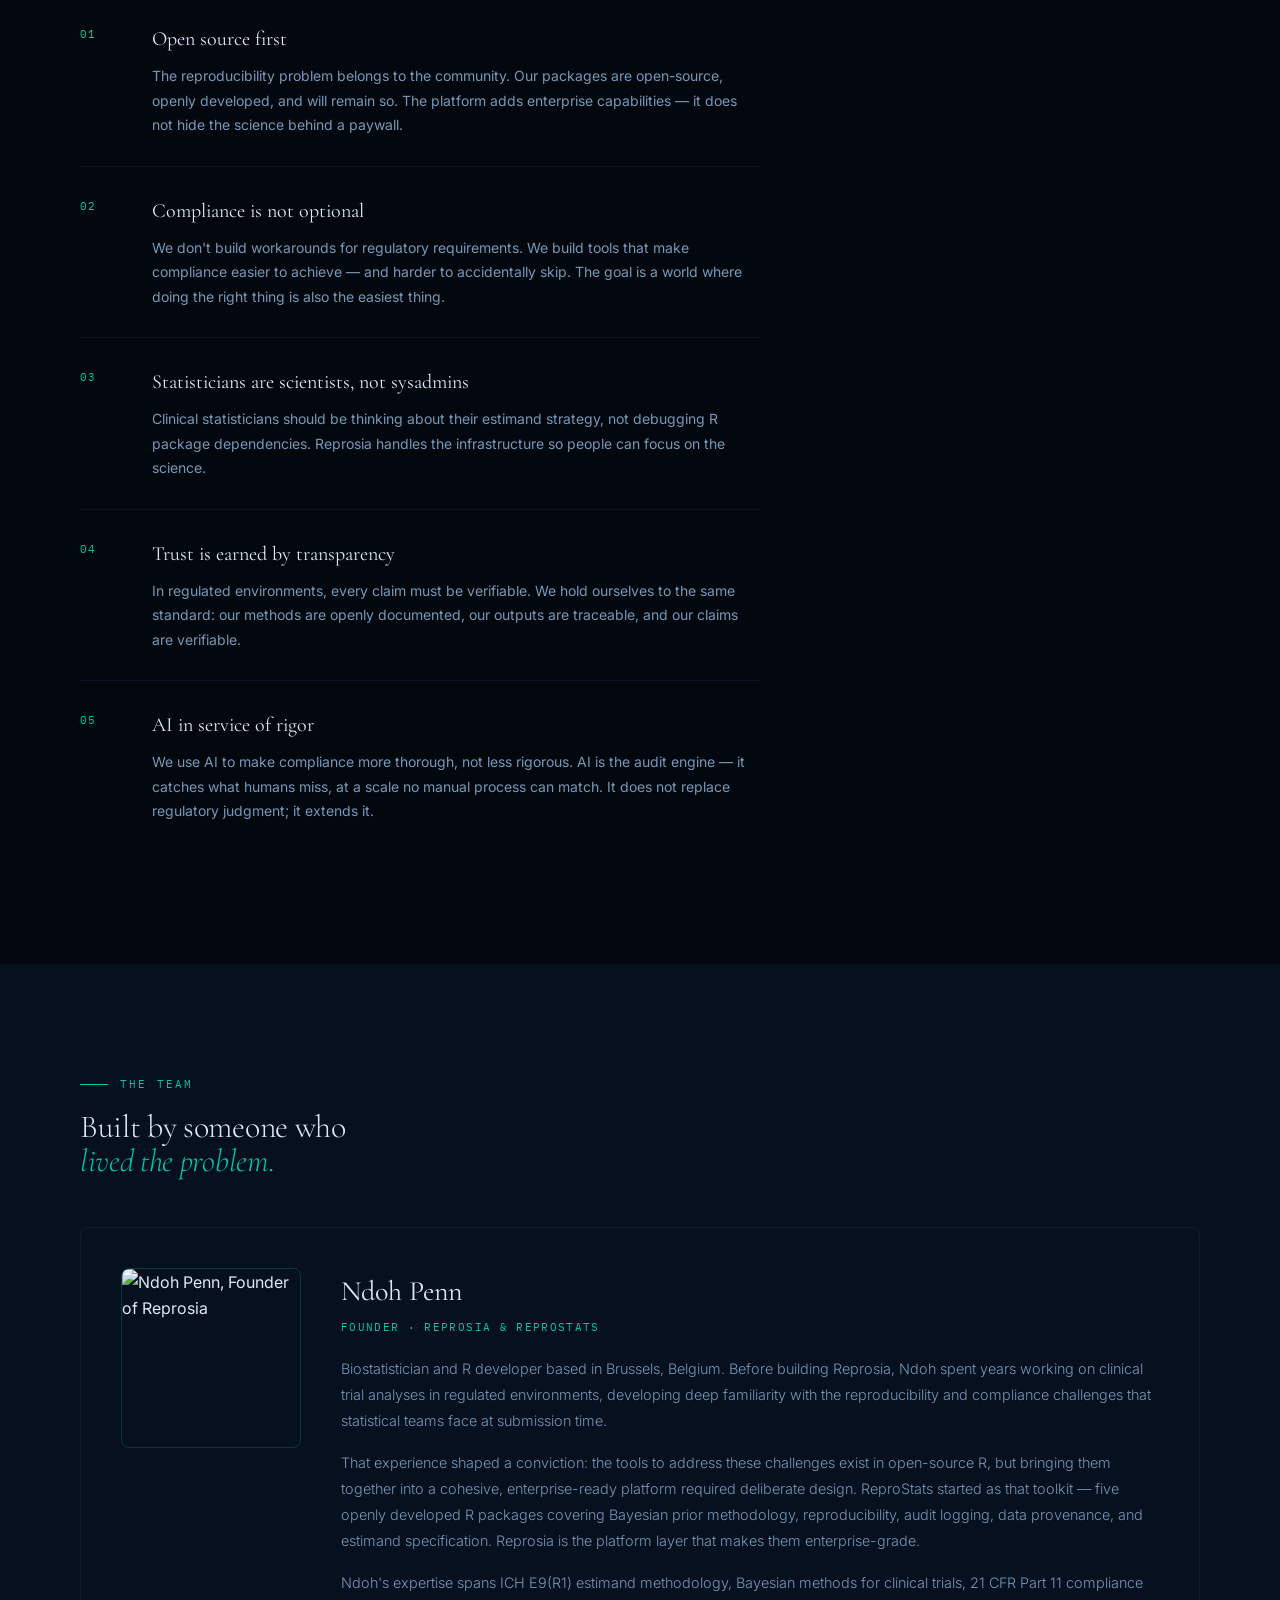
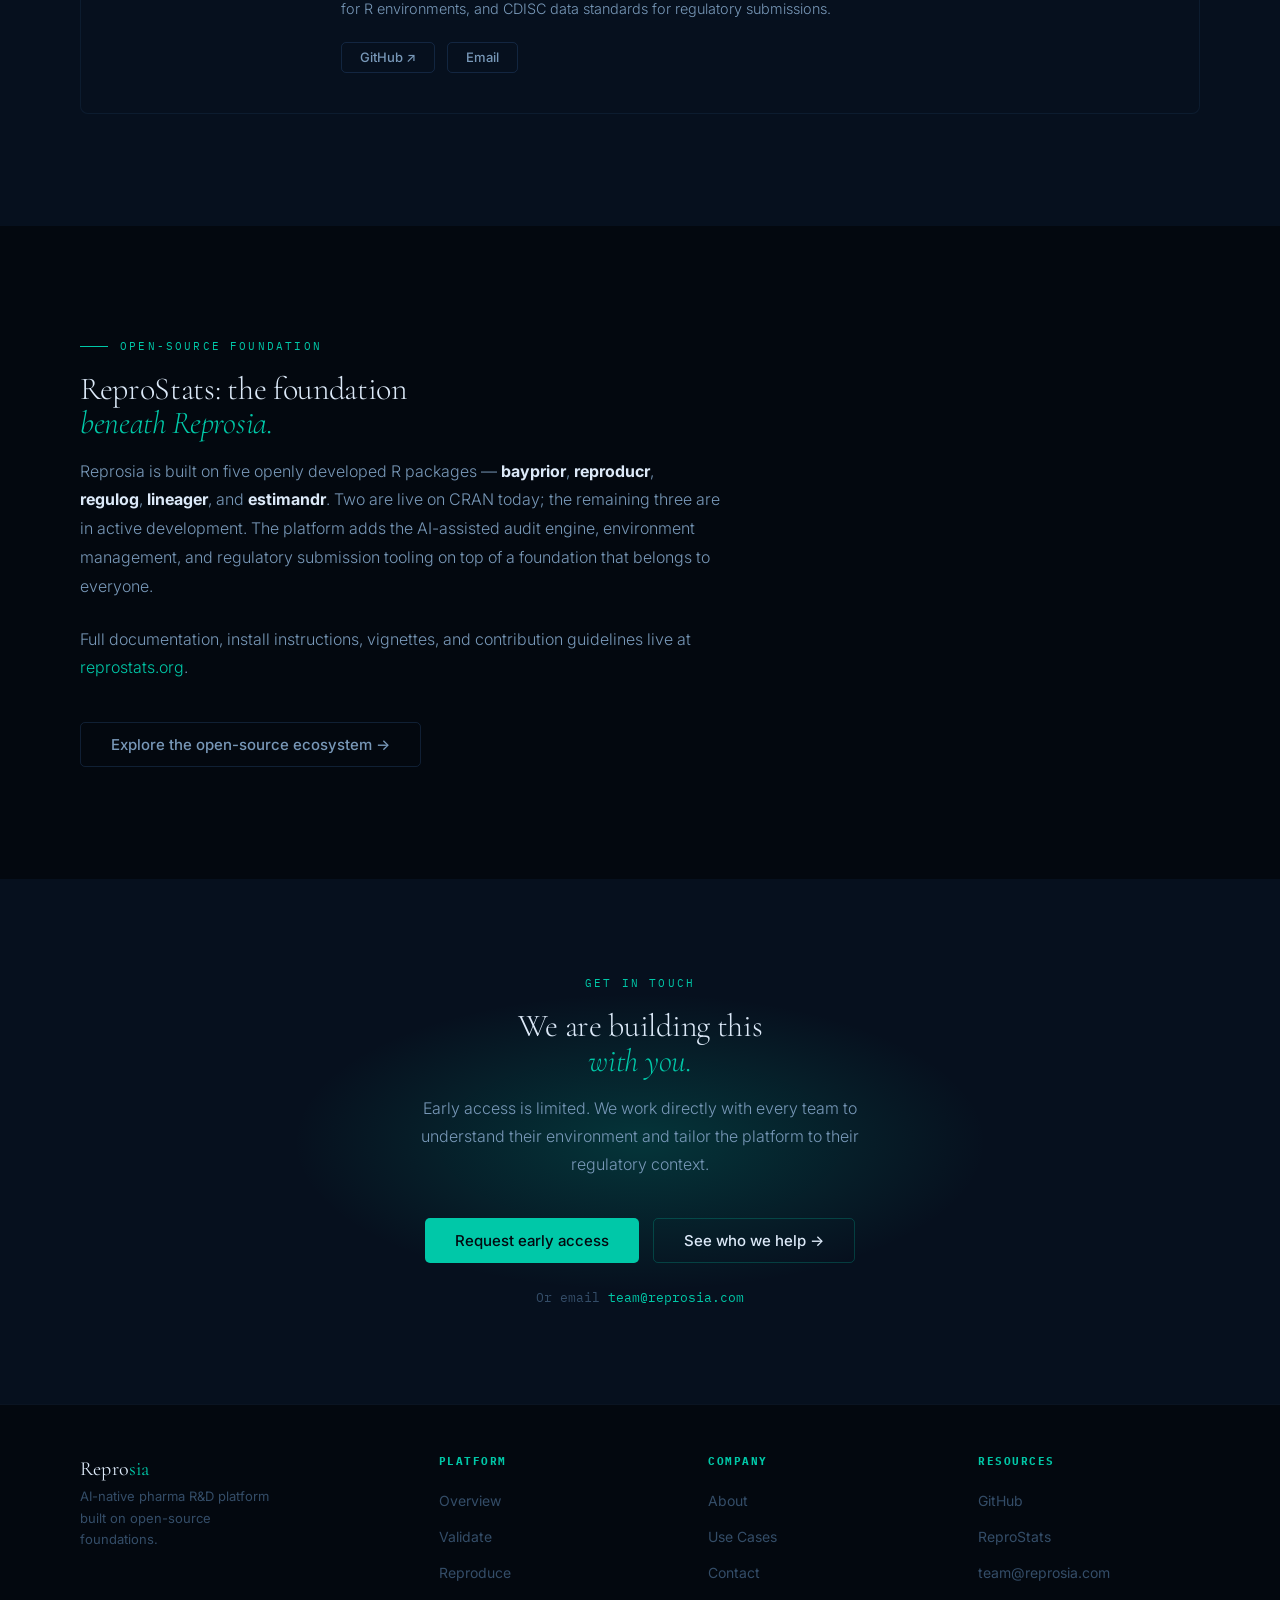
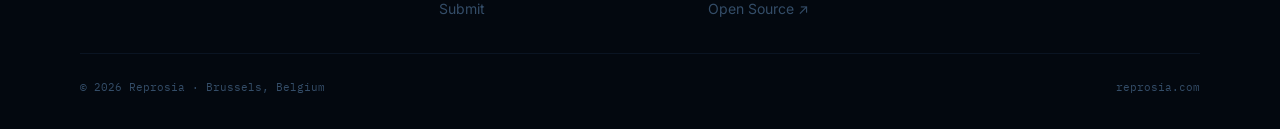
==== commit b9a24825: "Refactor founder section and update content Updated text for clarity and improved layout for founder" ====
--- a/about.html
+++ b/about.html
@@ -80,17 +80,15 @@
     .founder-avatar {
       width: 180px; height: 180px;
       border-radius: 8px;
-      background: var(--surface-2);
+      overflow: hidden;
       border: 1px solid var(--border-teal);
-      display: flex;
-      align-items: center;
-      justify-content: center;
-    }
-    .founder-initials {
-      font-family: 'Cormorant Garamond', serif;
-      font-size: 3rem;
-      font-weight: 300;
-      color: var(--teal);
+      flex-shrink: 0;
+    }
+    .founder-avatar img {
+      width: 100%; height: 100%;
+      object-fit: cover;
+      object-position: center top;
+      display: block;
     }
     .founder-name {
       font-family: 'Cormorant Garamond', serif;
@@ -123,7 +121,6 @@
 
       .founder-card { grid-template-columns: 1fr; }
       .founder-avatar { width: 120px; height: 120px; }
-      .founder-initials { font-size: 2.25rem; }
     }
     @media (max-width: 640px) {
 
@@ -166,7 +163,7 @@
   <div class="page-hero-inner">
     <div class="eyebrow ruled">About Reprosia</div>
     <h1 class="display display-lg">Why we built<br>this <em>platform.</em></h1>
-    <p class="lead">Pharmaceutical data science has a reproducibility problem. Reprosia exists to fix the infrastructure layer that every regulated analysis depends on — and nobody else was building.</p>
+    <p class="lead">Pharmaceutical data science has a reproducibility problem. Reprosia exists to build the infrastructure layer that makes regulated analyses trustworthy by design.</p>
   </div>
 </section>
 
@@ -180,8 +177,8 @@
           "Make reproducibility and regulatory compliance the path of least resistance for every pharma R&amp;D team."
         </div>
         <div class="mission-prose">
-          <p>Reprosia started with a simple observation: <strong>most clinical analyses cannot be reproduced</strong>. Not because the science was wrong, but because the R environment wasn't documented, the package versions weren't locked, and nobody wrote down exactly what happened between raw data and submission output.</p>
-          <p>This is a solvable problem. The tools exist in open-source R. The regulatory requirements are well-understood. What was missing was a platform that connected them — making compliance automatic rather than aspirational.</p>
+          <p>Reprosia started with a clear observation: <strong>reproducibility in clinical analyses is harder than it should be</strong>. R environments go undocumented, package versions drift, and the steps between raw data and submission output are rarely captured in a way that can be independently verified.</p>
+          <p>This is a solvable problem. The tools exist in open-source R. The regulatory requirements are well-understood. A platform that connected them — making compliance a natural outcome of the workflow rather than a separate effort — did not yet exist in the R ecosystem.</p>
           <p>We built Reprosia to be that platform. AI-native, built on open-source foundations, designed from day one for the teams that cannot afford errors: pharma, biotech, and CRO statisticians working under FDA and EMA oversight.</p>
         </div>
       </div>
@@ -249,14 +246,14 @@
     <h2 class="display display-md" style="margin-bottom:3rem">Built by someone who<br><em>lived the problem.</em></h2>
     <div class="founder-card reveal">
       <div class="founder-avatar">
-        <div class="founder-initials">NP</div>
+        <img src="founder.jpg" alt="Ndoh Penn, Founder of Reprosia">
       </div>
       <div>
         <div class="founder-name">Ndoh Penn</div>
         <div class="founder-role">Founder · Reprosia &amp; ReproStats</div>
         <div class="founder-bio">
-          <p>Biostatistician and R developer based in Brussels, Belgium. Before building Reprosia, Ndoh spent years working on clinical trial analyses — watching submissions fail not because the science was flawed, but because the computational infrastructure around it wasn't documented or reproducible.</p>
-          <p>The experience led to a clear conclusion: the tools to fix this existed in open-source R, but nobody had assembled them into a platform that regulated teams could actually use. ReproStats started as that toolkit — five openly developed R packages covering Bayesian prior methodology, reproducibility, audit logging, data provenance, and estimand specification. Reprosia is the platform layer that makes them enterprise-grade.</p>
+          <p>Biostatistician and R developer based in Brussels, Belgium. Before building Reprosia, Ndoh spent years working on clinical trial analyses in regulated environments, developing deep familiarity with the reproducibility and compliance challenges that statistical teams face at submission time.</p>
+          <p>That experience shaped a conviction: the tools to address these challenges exist in open-source R, but bringing them together into a cohesive, enterprise-ready platform required deliberate design. ReproStats started as that toolkit — five openly developed R packages covering Bayesian prior methodology, reproducibility, audit logging, data provenance, and estimand specification. Reprosia is the platform layer that makes them enterprise-grade.</p>
           <p>Ndoh's expertise spans ICH E9(R1) estimand methodology, Bayesian methods for clinical trials, 21 CFR Part 11 compliance for R environments, and CDISC data standards for regulatory submissions.</p>
         </div>
         <div class="founder-links">
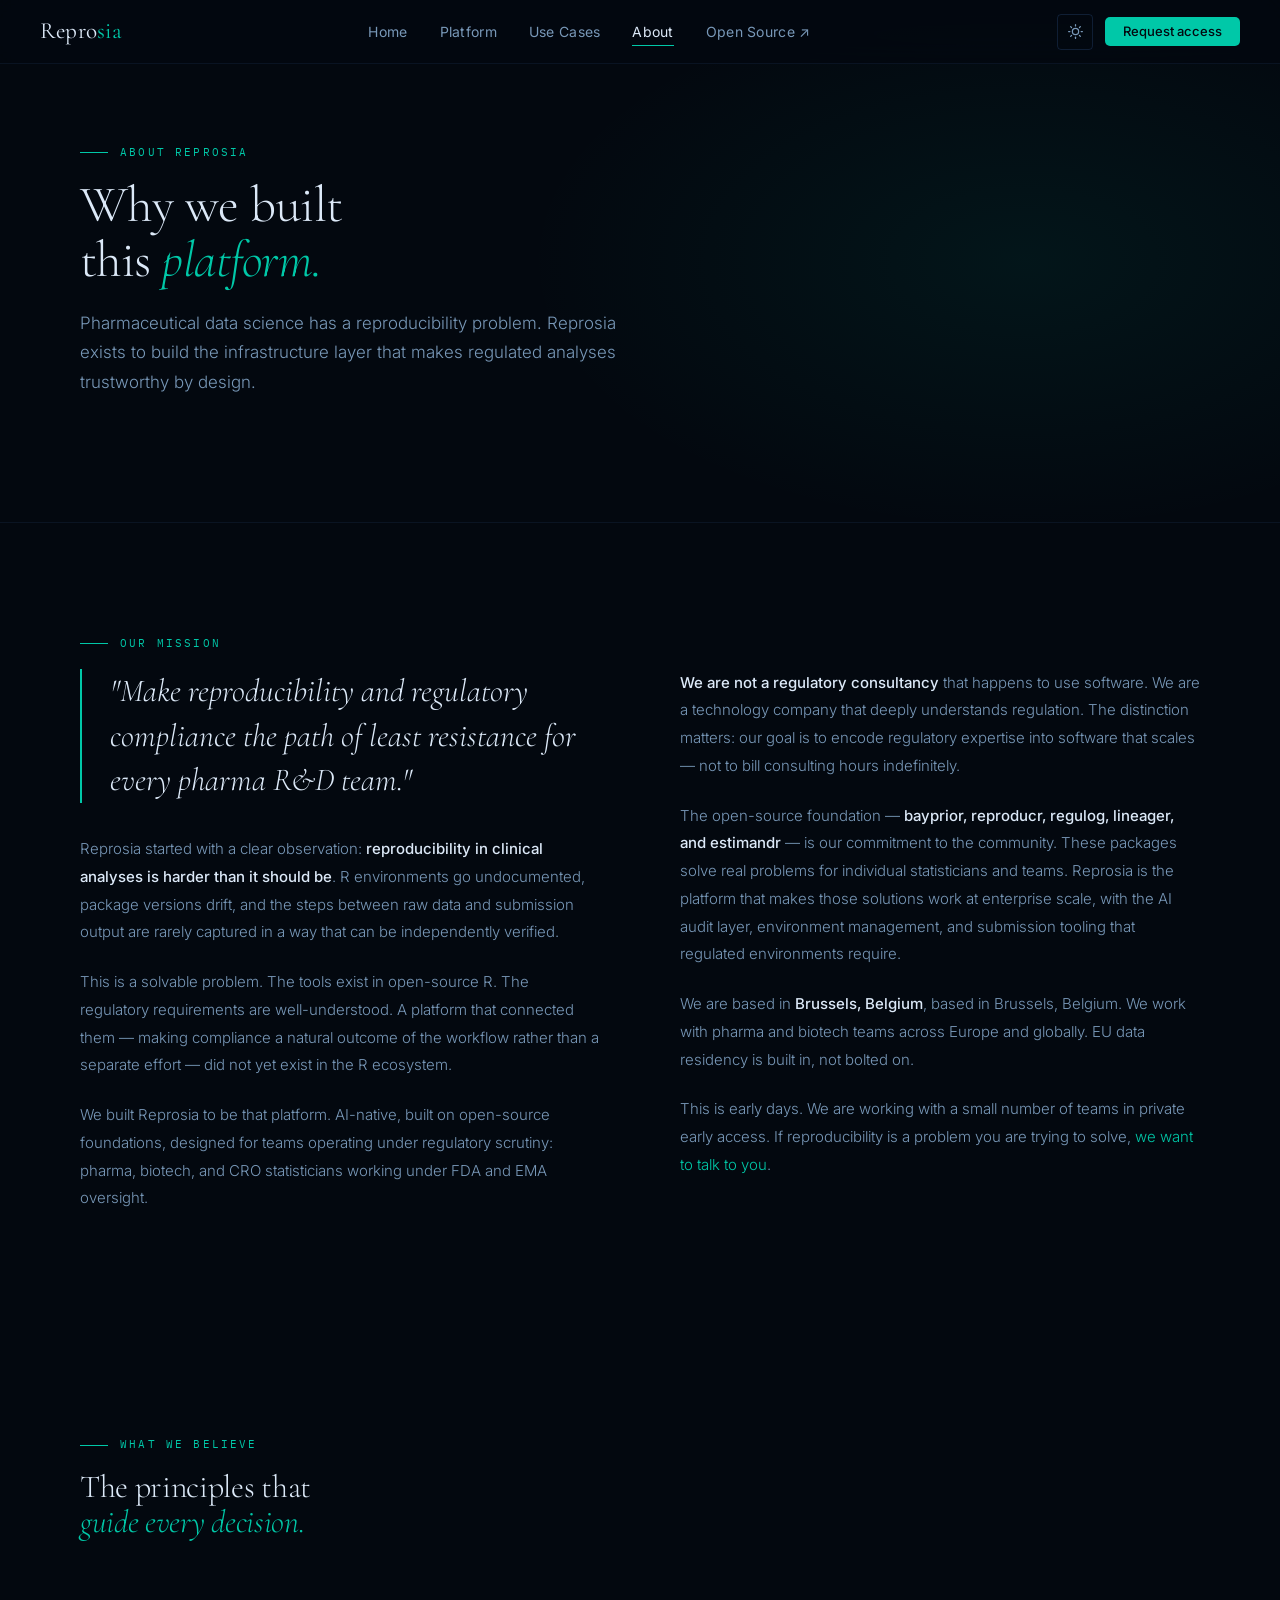
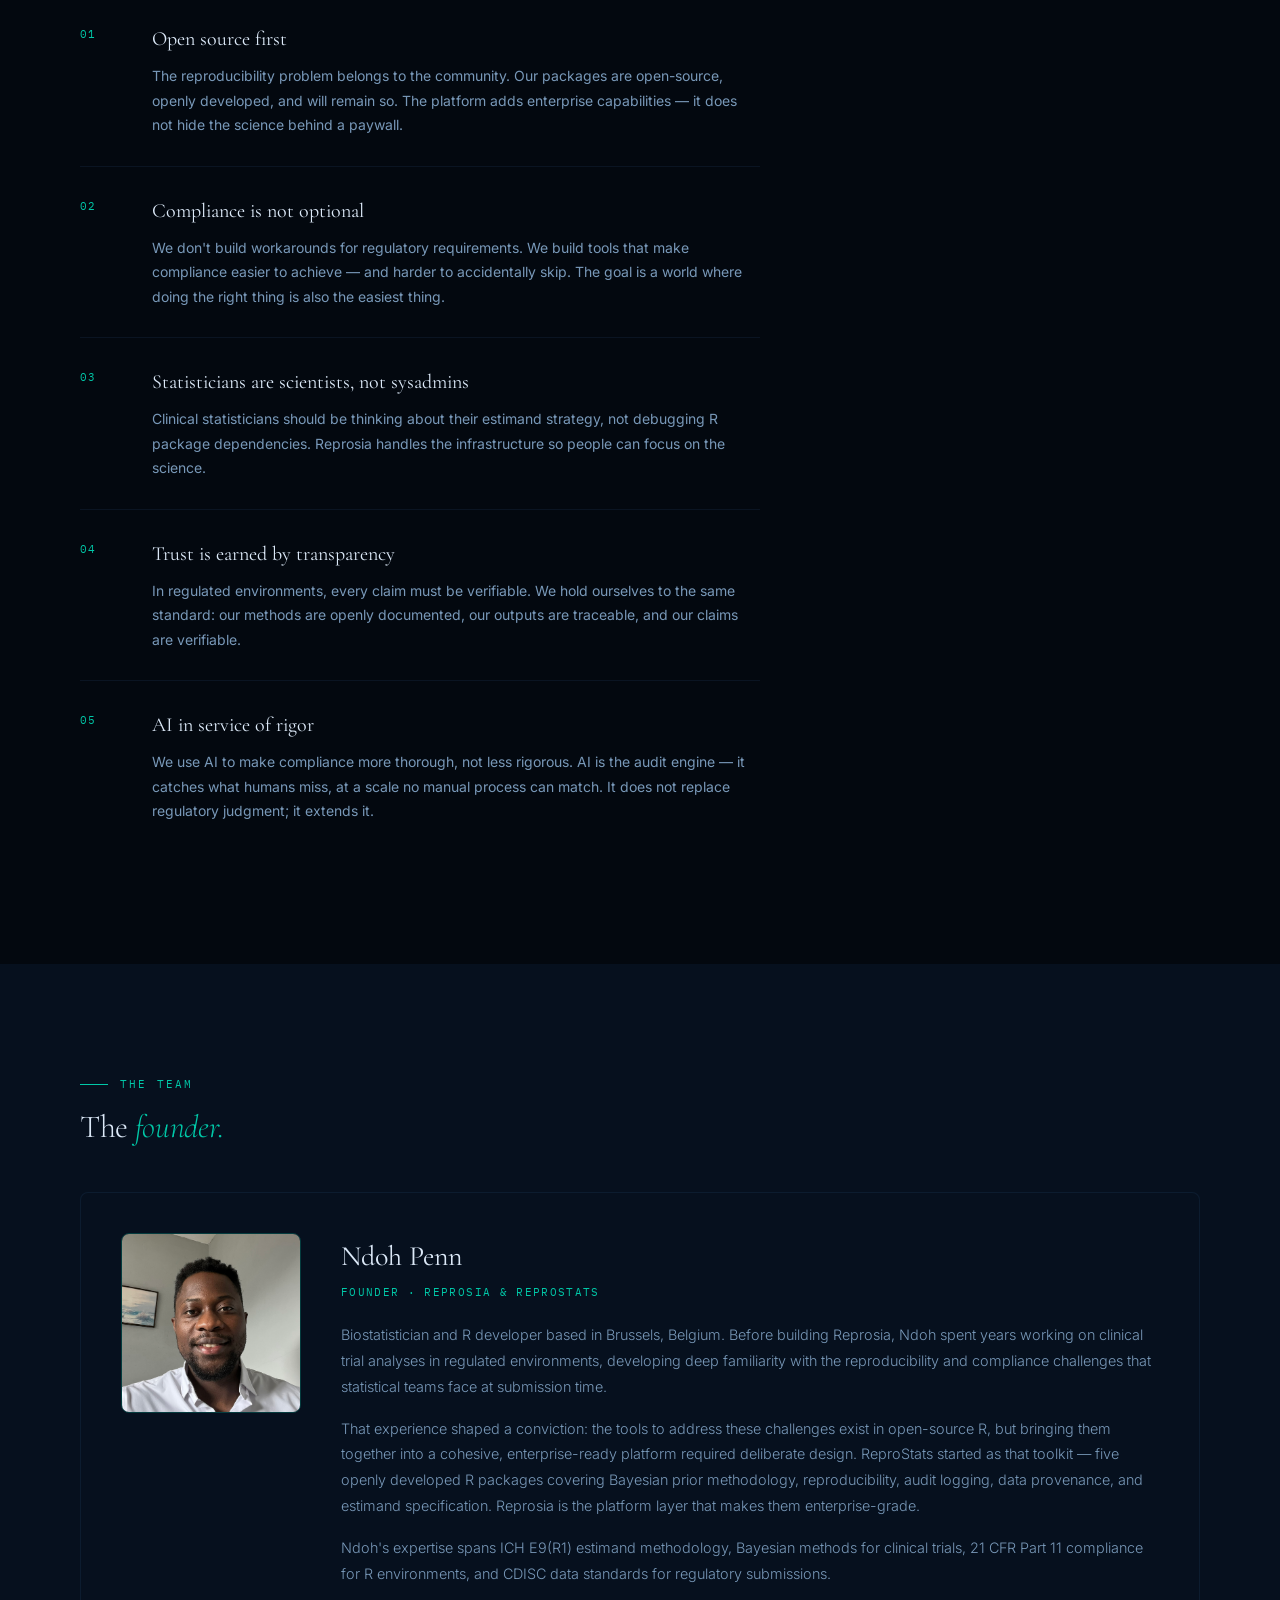
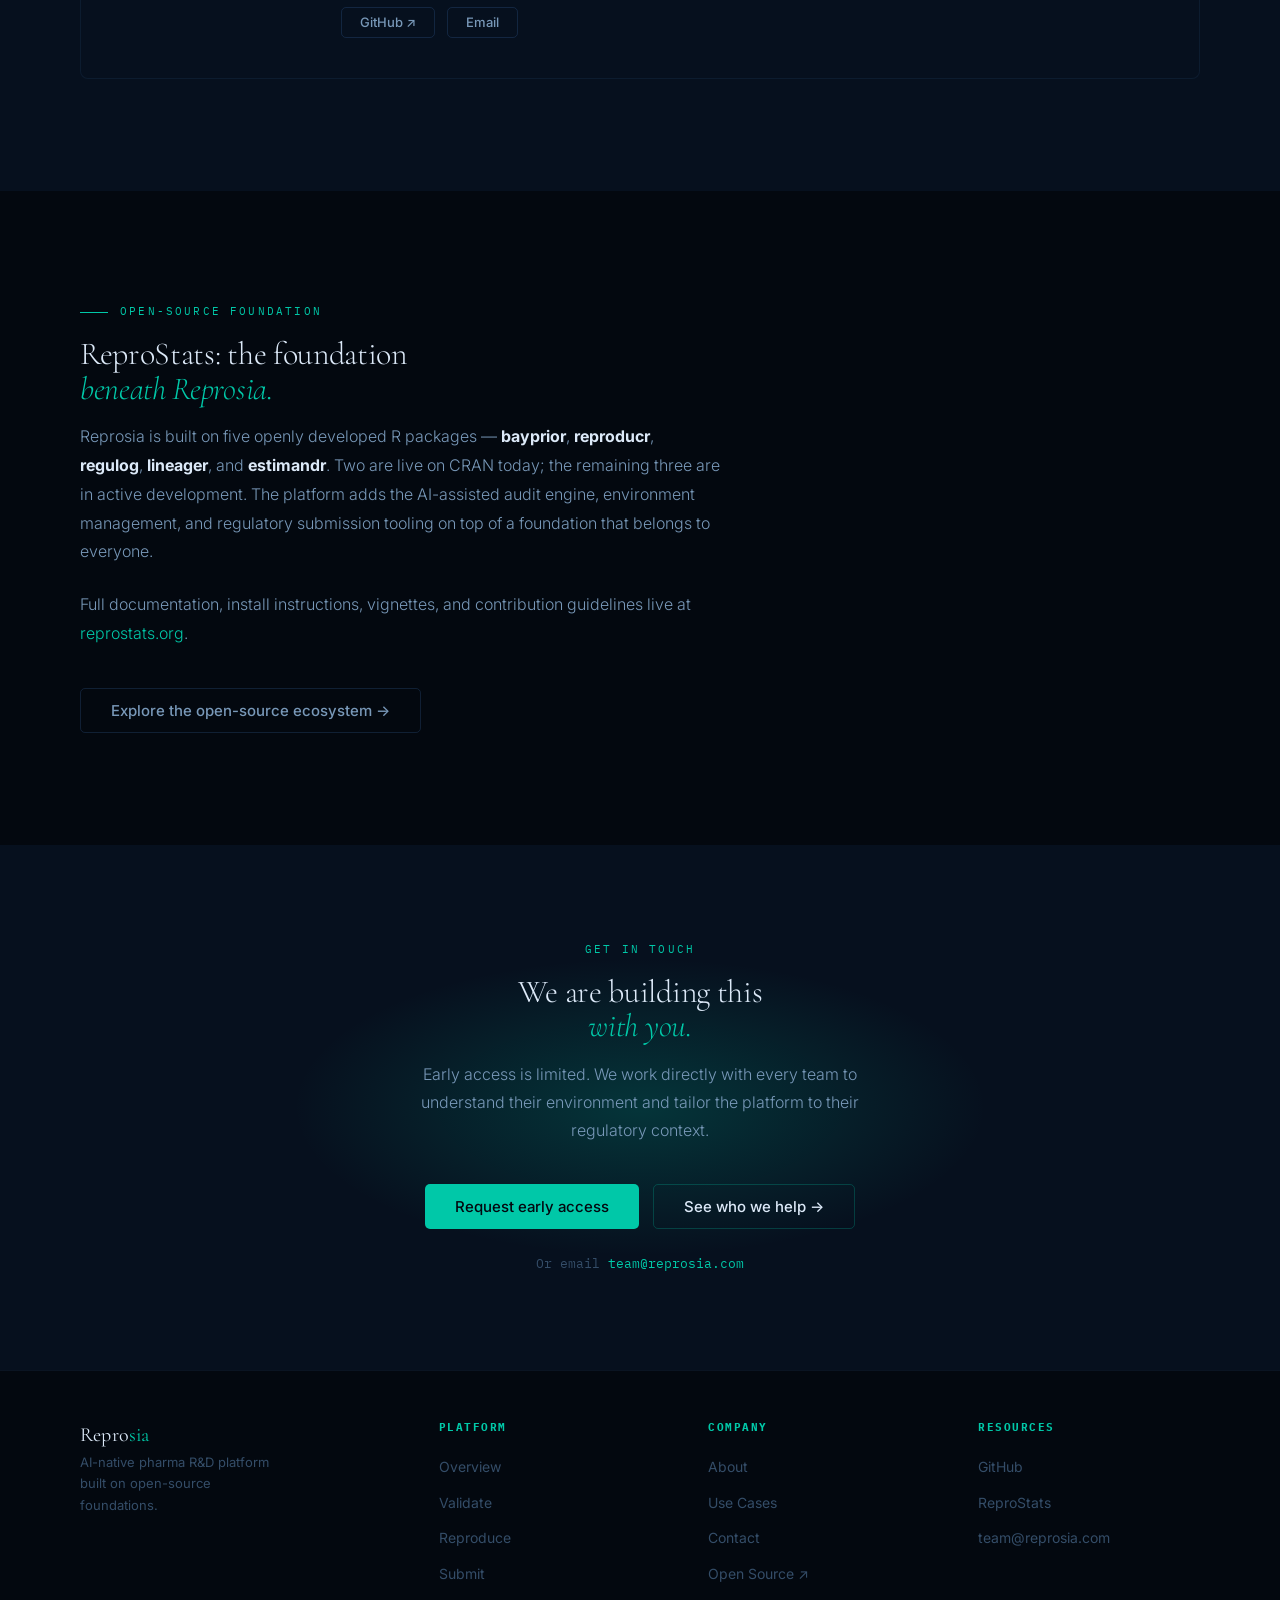
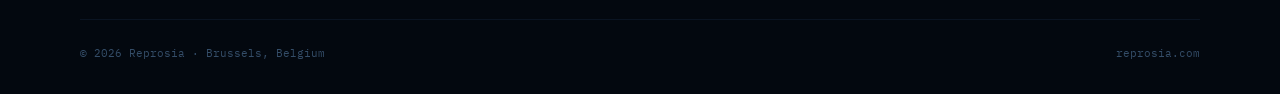
==== commit 82103220: "Add files via upload" ====
--- a/about.html
+++ b/about.html
@@ -179,7 +179,7 @@
         <div class="mission-prose">
           <p>Reprosia started with a clear observation: <strong>reproducibility in clinical analyses is harder than it should be</strong>. R environments go undocumented, package versions drift, and the steps between raw data and submission output are rarely captured in a way that can be independently verified.</p>
           <p>This is a solvable problem. The tools exist in open-source R. The regulatory requirements are well-understood. A platform that connected them — making compliance a natural outcome of the workflow rather than a separate effort — did not yet exist in the R ecosystem.</p>
-          <p>We built Reprosia to be that platform. AI-native, built on open-source foundations, designed from day one for the teams that cannot afford errors: pharma, biotech, and CRO statisticians working under FDA and EMA oversight.</p>
+          <p>We built Reprosia to be that platform. AI-native, built on open-source foundations, designed for teams operating under regulatory scrutiny: pharma, biotech, and CRO statisticians working under FDA and EMA oversight.</p>
         </div>
       </div>
       <div class="mission-prose">
@@ -243,7 +243,7 @@
 <section class="section section-surface">
   <div class="container">
     <div class="eyebrow ruled">The team</div>
-    <h2 class="display display-md" style="margin-bottom:3rem">Built by someone who<br><em>lived the problem.</em></h2>
+    <h2 class="display display-md" style="margin-bottom:3rem">The <em>founder.</em></h2>
     <div class="founder-card reveal">
       <div class="founder-avatar">
         <img src="founder.jpg" alt="Ndoh Penn, Founder of Reprosia">
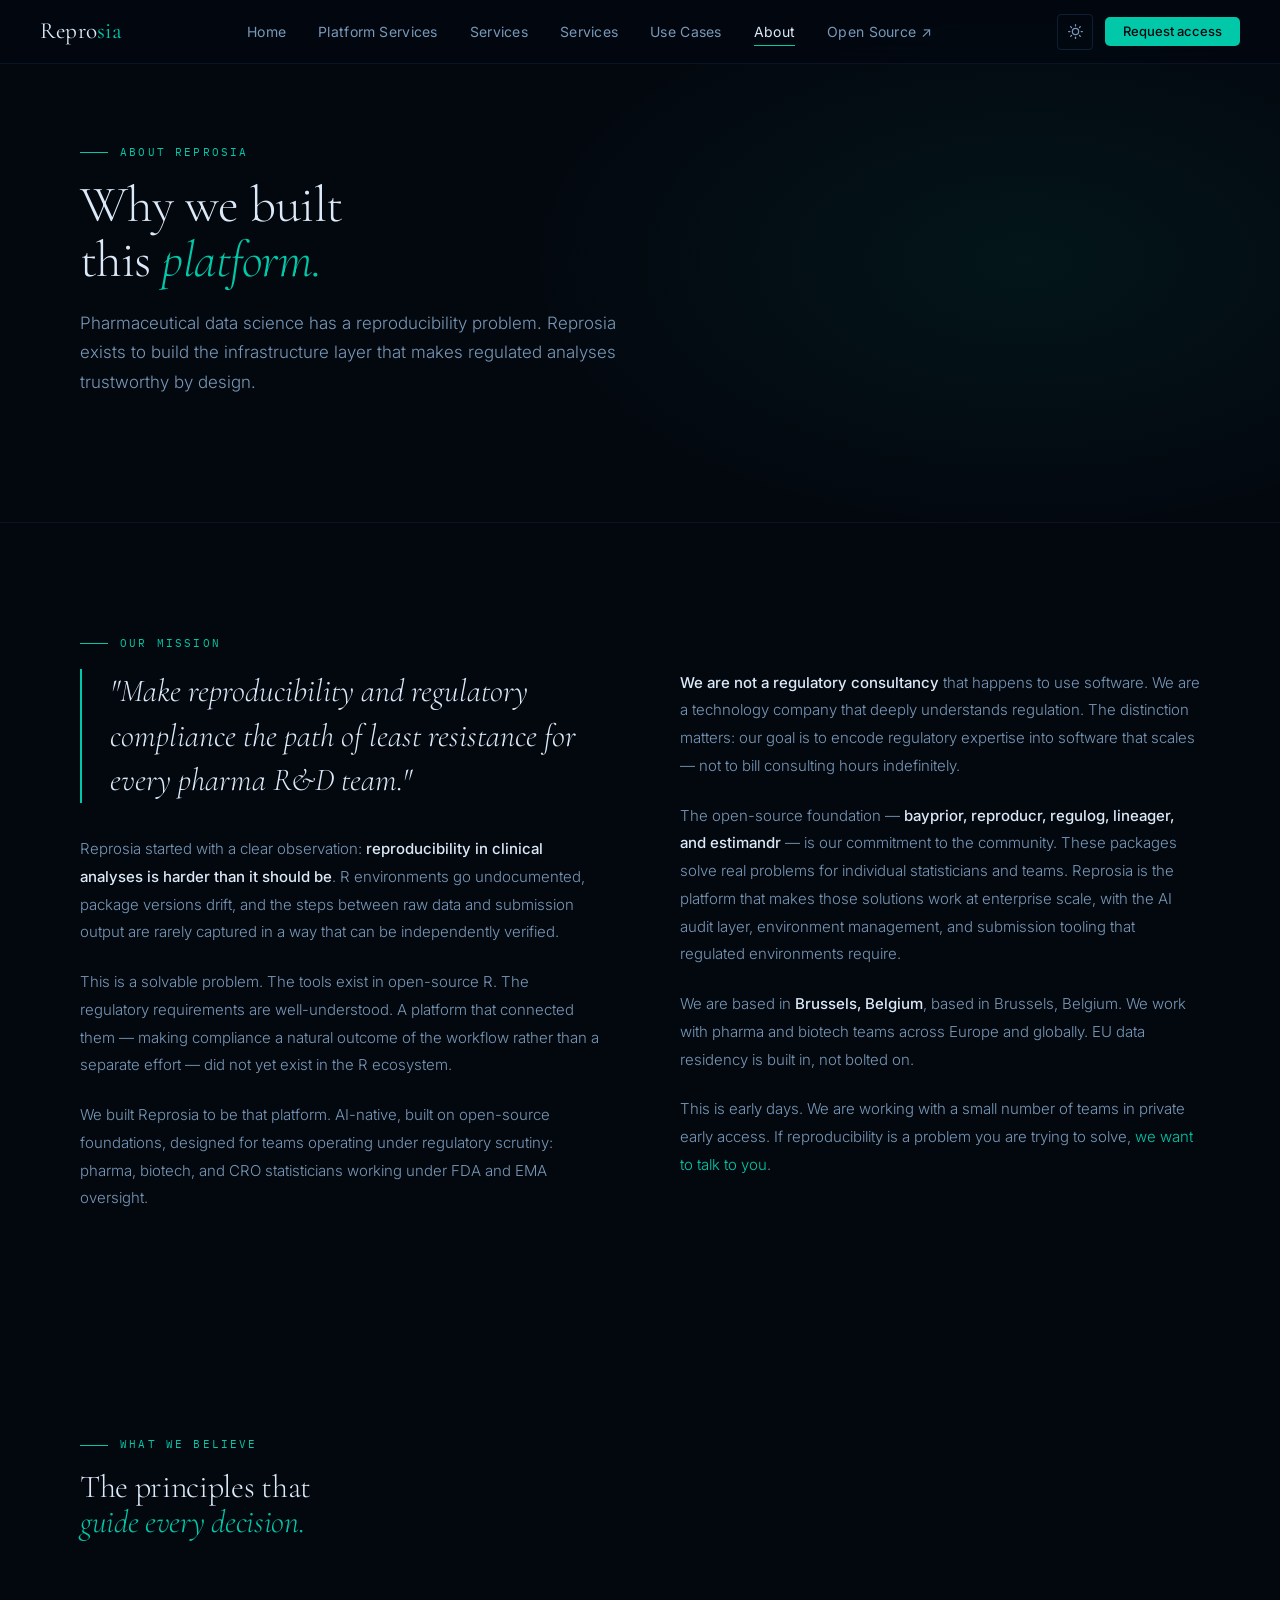
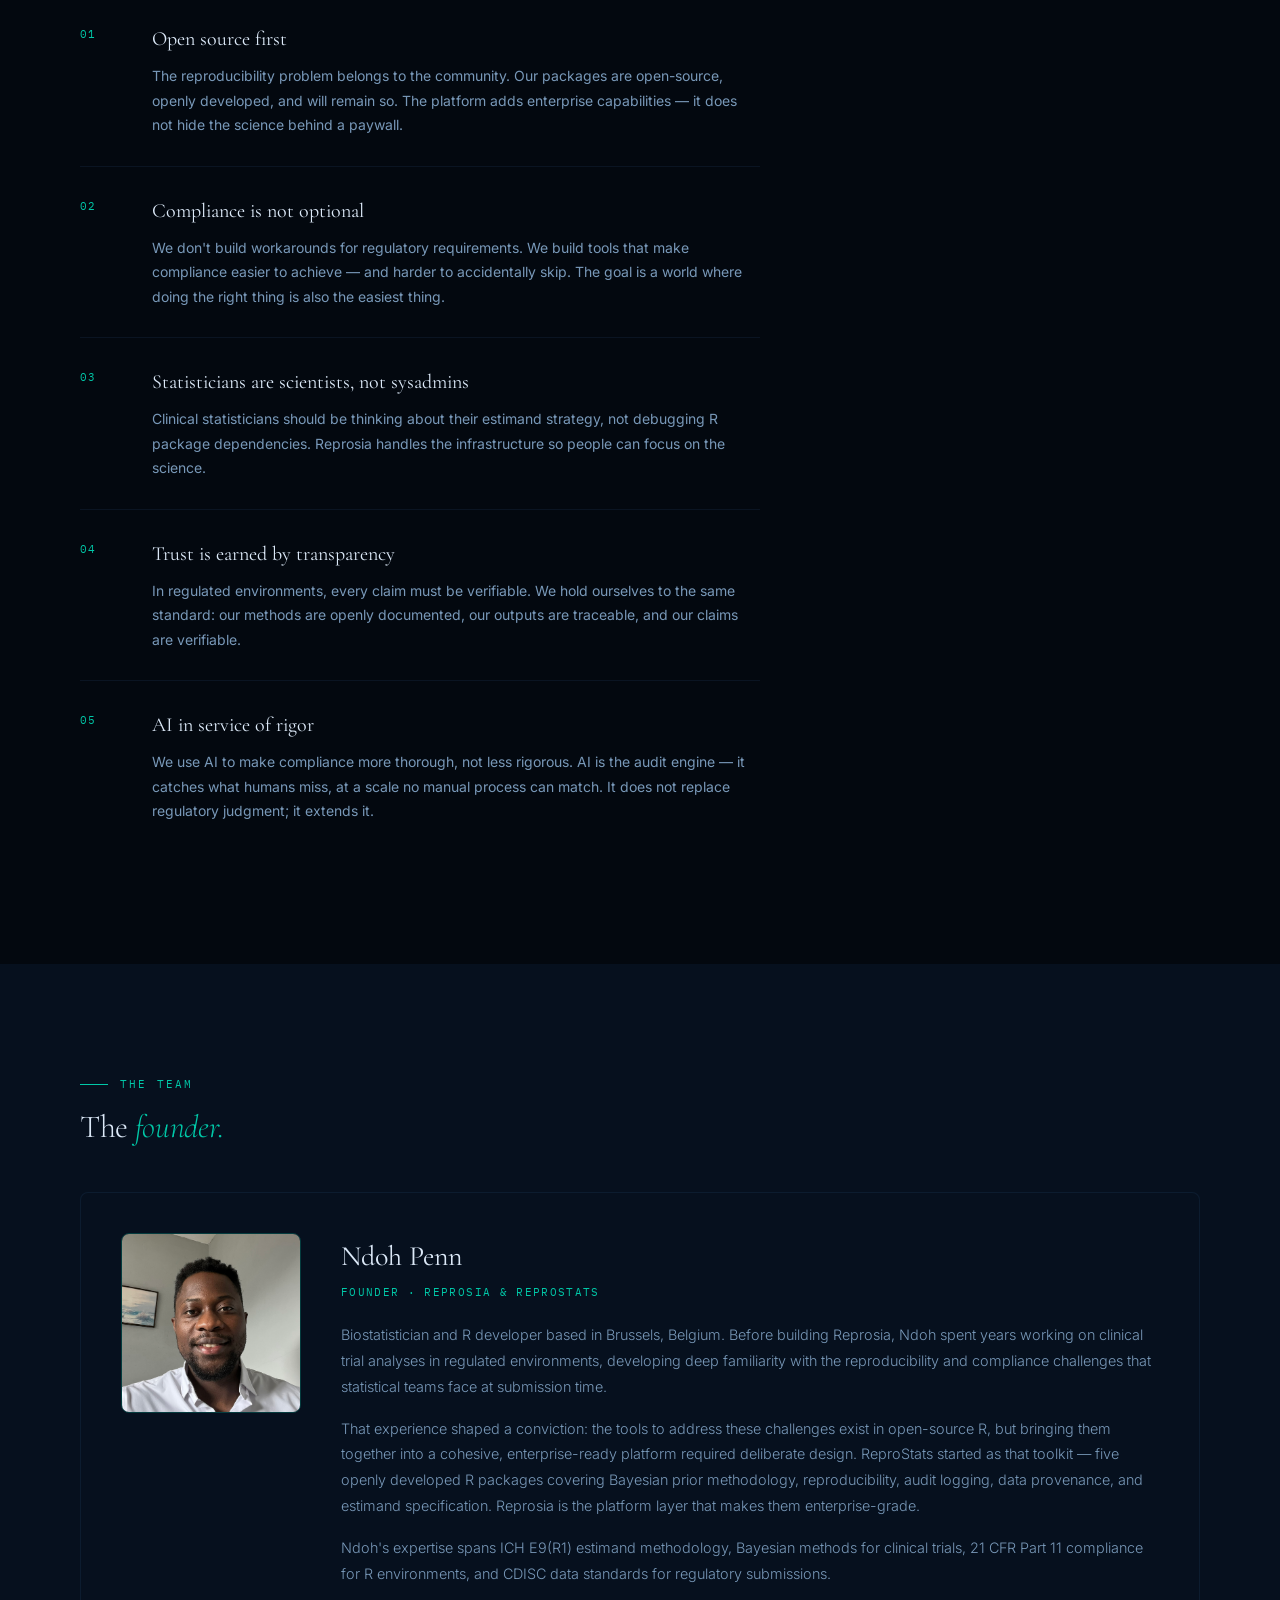
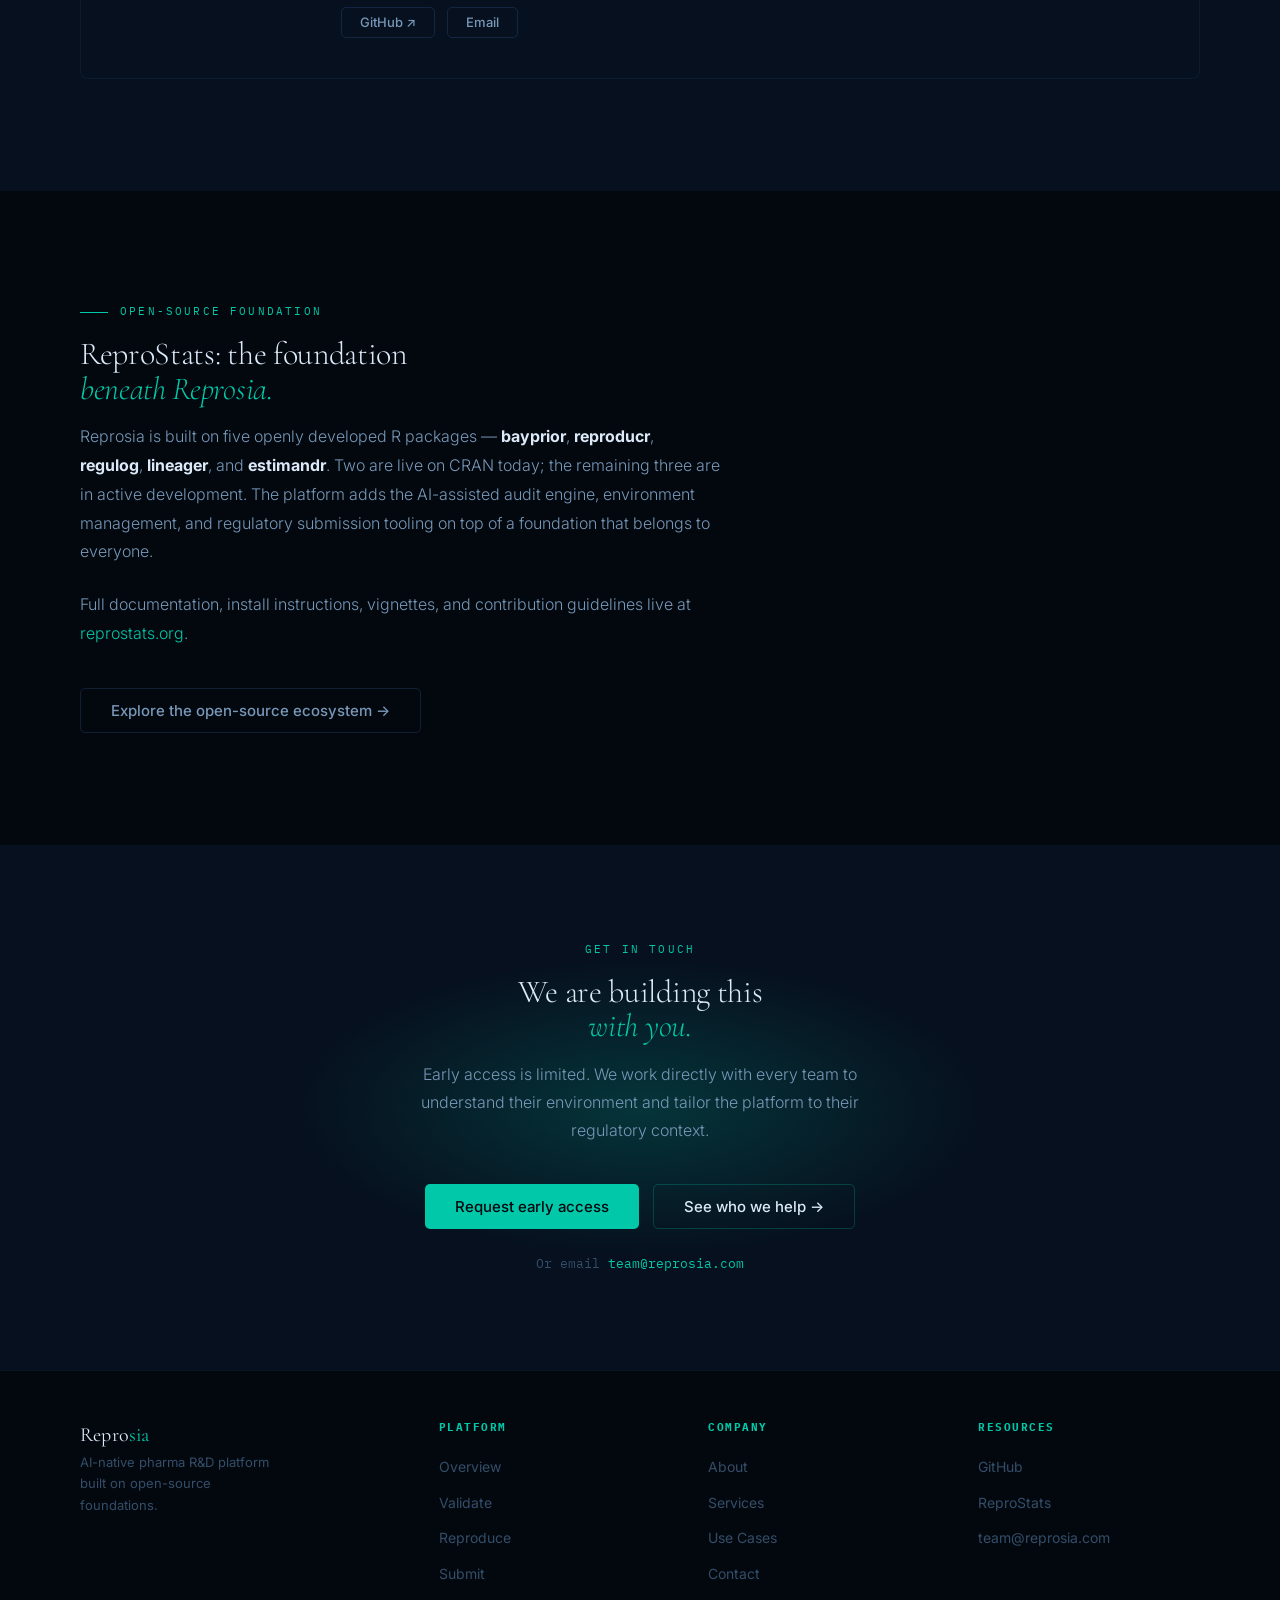
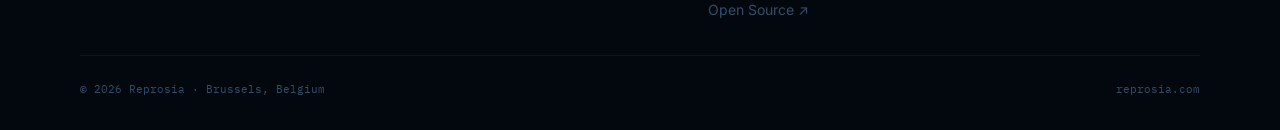
==== commit 4b8bb9b6: "Add files via upload" ====
--- a/about.html
+++ b/about.html
@@ -134,8 +134,11 @@
   <a href="index.html" class="nav-logo">Repro<span>sia</span></a>
   <ul class="nav-links">
     <li><a href="index.html">Home</a></li>
-    <li><a href="platform.html">Platform</a></li>
-    <li><a href="use-cases.html">Use Cases</a></li>
+    <li><a href="platform.html">Platform</a>
+  <a href="services.html">Services</a></li>
+    <li><a href="services.html">Services</a></li>
+    <li><a href="services.html">Services</a></li>
+        <li><a href="use-cases.html">Use Cases</a></li>
     <li><a href="about.html" class="active">About</a></li>
     <li><a href="https://reprostats.org" target="_blank" rel="noopener">Open Source ↗</a></li>
   </ul>
@@ -151,6 +154,7 @@
 <nav class="nav-drawer">
   <a href="index.html">Home</a>
   <a href="platform.html">Platform</a>
+  <a href="services.html">Services</a>
   <a href="use-cases.html">Use Cases</a>
   <a href="about.html" class="active">About</a>
   <a href="https://reprostats.org" target="_blank" rel="noopener">Open Source ↗</a>
@@ -305,7 +309,8 @@
       <p>AI-native pharma R&amp;D platform built on open-source foundations.</p>
     </div>
     <div class="footer-col"><h4>Platform</h4><ul><li><a href="platform.html">Overview</a></li><li><a href="platform.html#validate">Validate</a></li><li><a href="platform.html#reproduce">Reproduce</a></li><li><a href="platform.html#submit">Submit</a></li></ul></div>
-    <div class="footer-col"><h4>Company</h4><ul><li><a href="about.html">About</a></li><li><a href="use-cases.html">Use Cases</a></li><li><a href="contact.html">Contact</a></li><li><a href="https://reprostats.org" target="_blank" rel="noopener">Open Source ↗</a></li></ul></div>
+    <div class="footer-col"><h4>Company</h4><ul><li><a href="about.html">About</a></li><li><a href="services.html">Services</a></li>
+        <li><a href="use-cases.html">Use Cases</a></li><li><a href="contact.html">Contact</a></li><li><a href="https://reprostats.org" target="_blank" rel="noopener">Open Source ↗</a></li></ul></div>
     <div class="footer-col"><h4>Resources</h4><ul><li><a href="https://github.com/reposia-hq" target="_blank" rel="noopener">GitHub</a></li><li><a href="https://reprostats.org" target="_blank" rel="noopener">ReproStats</a></li><li><a href="mailto:team@reprosia.com">team@reprosia.com</a></li></ul></div>
   </div>
   <div class="footer-bottom">
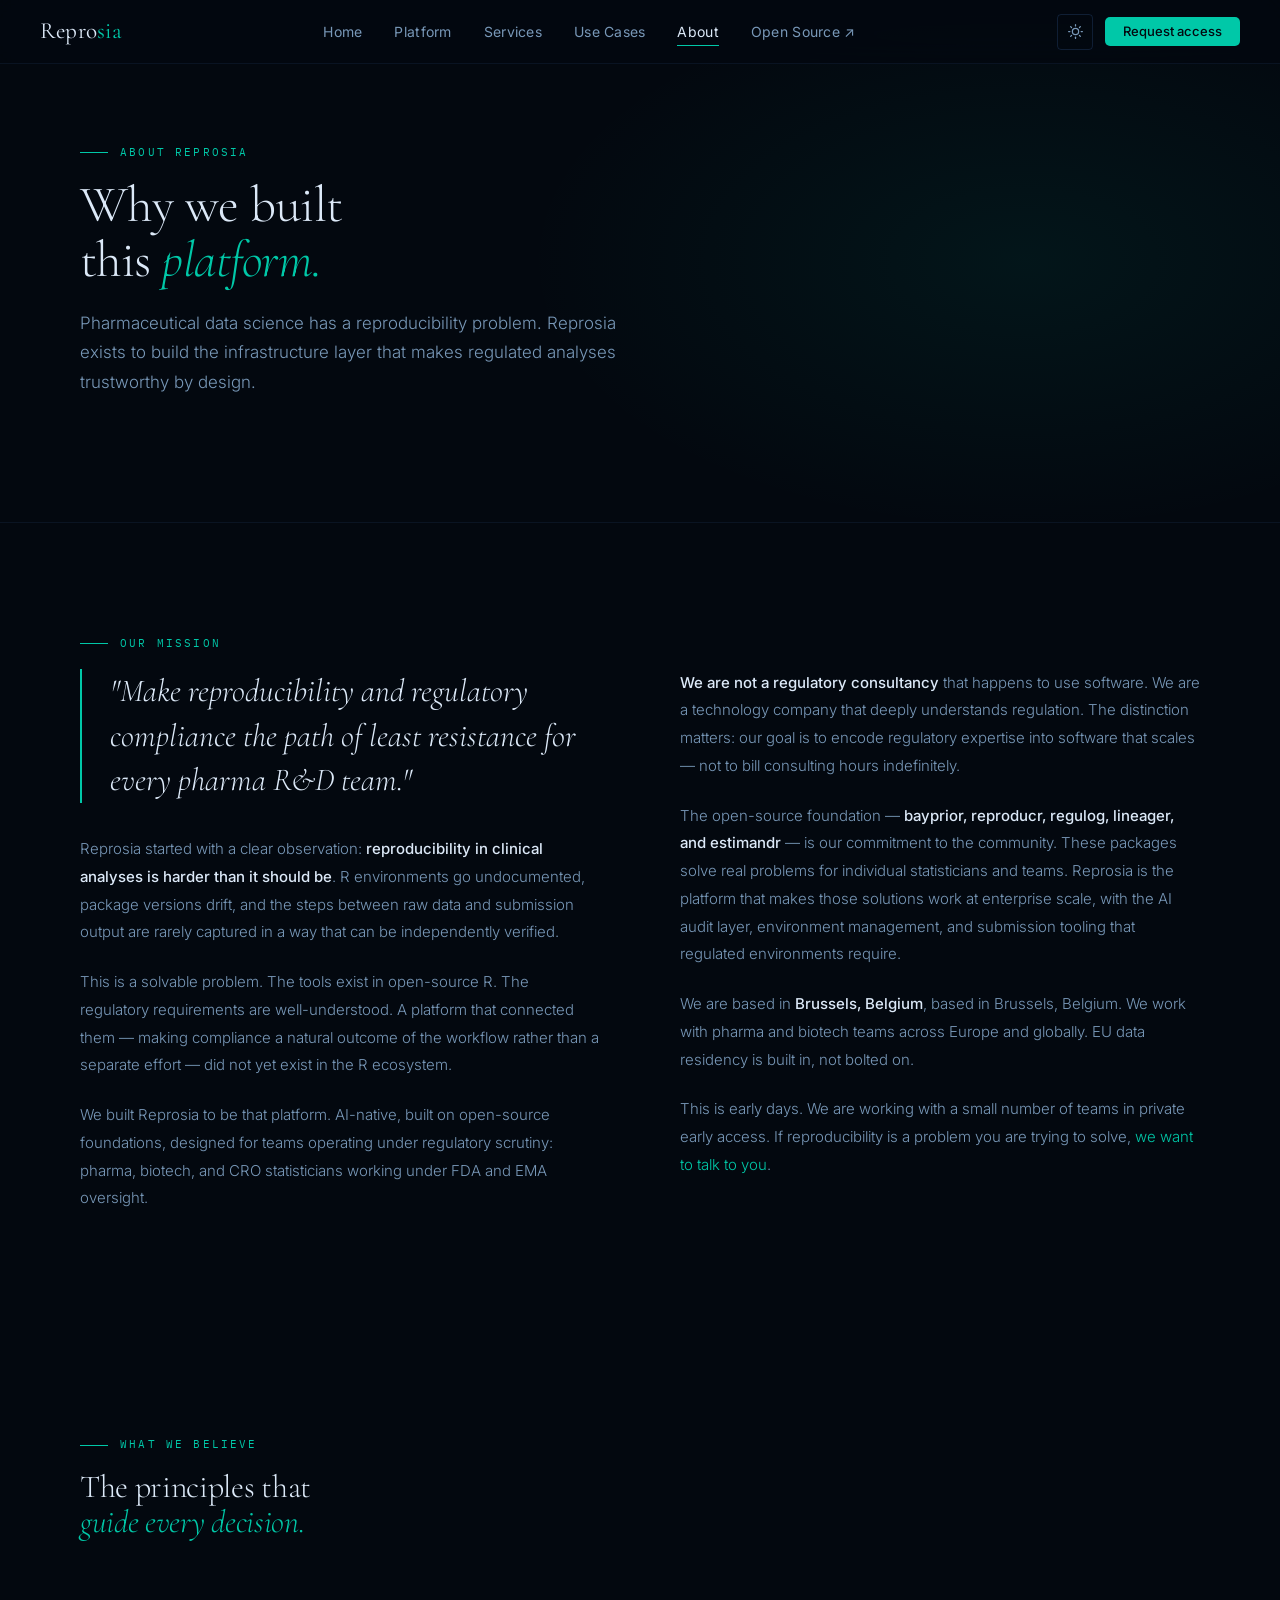
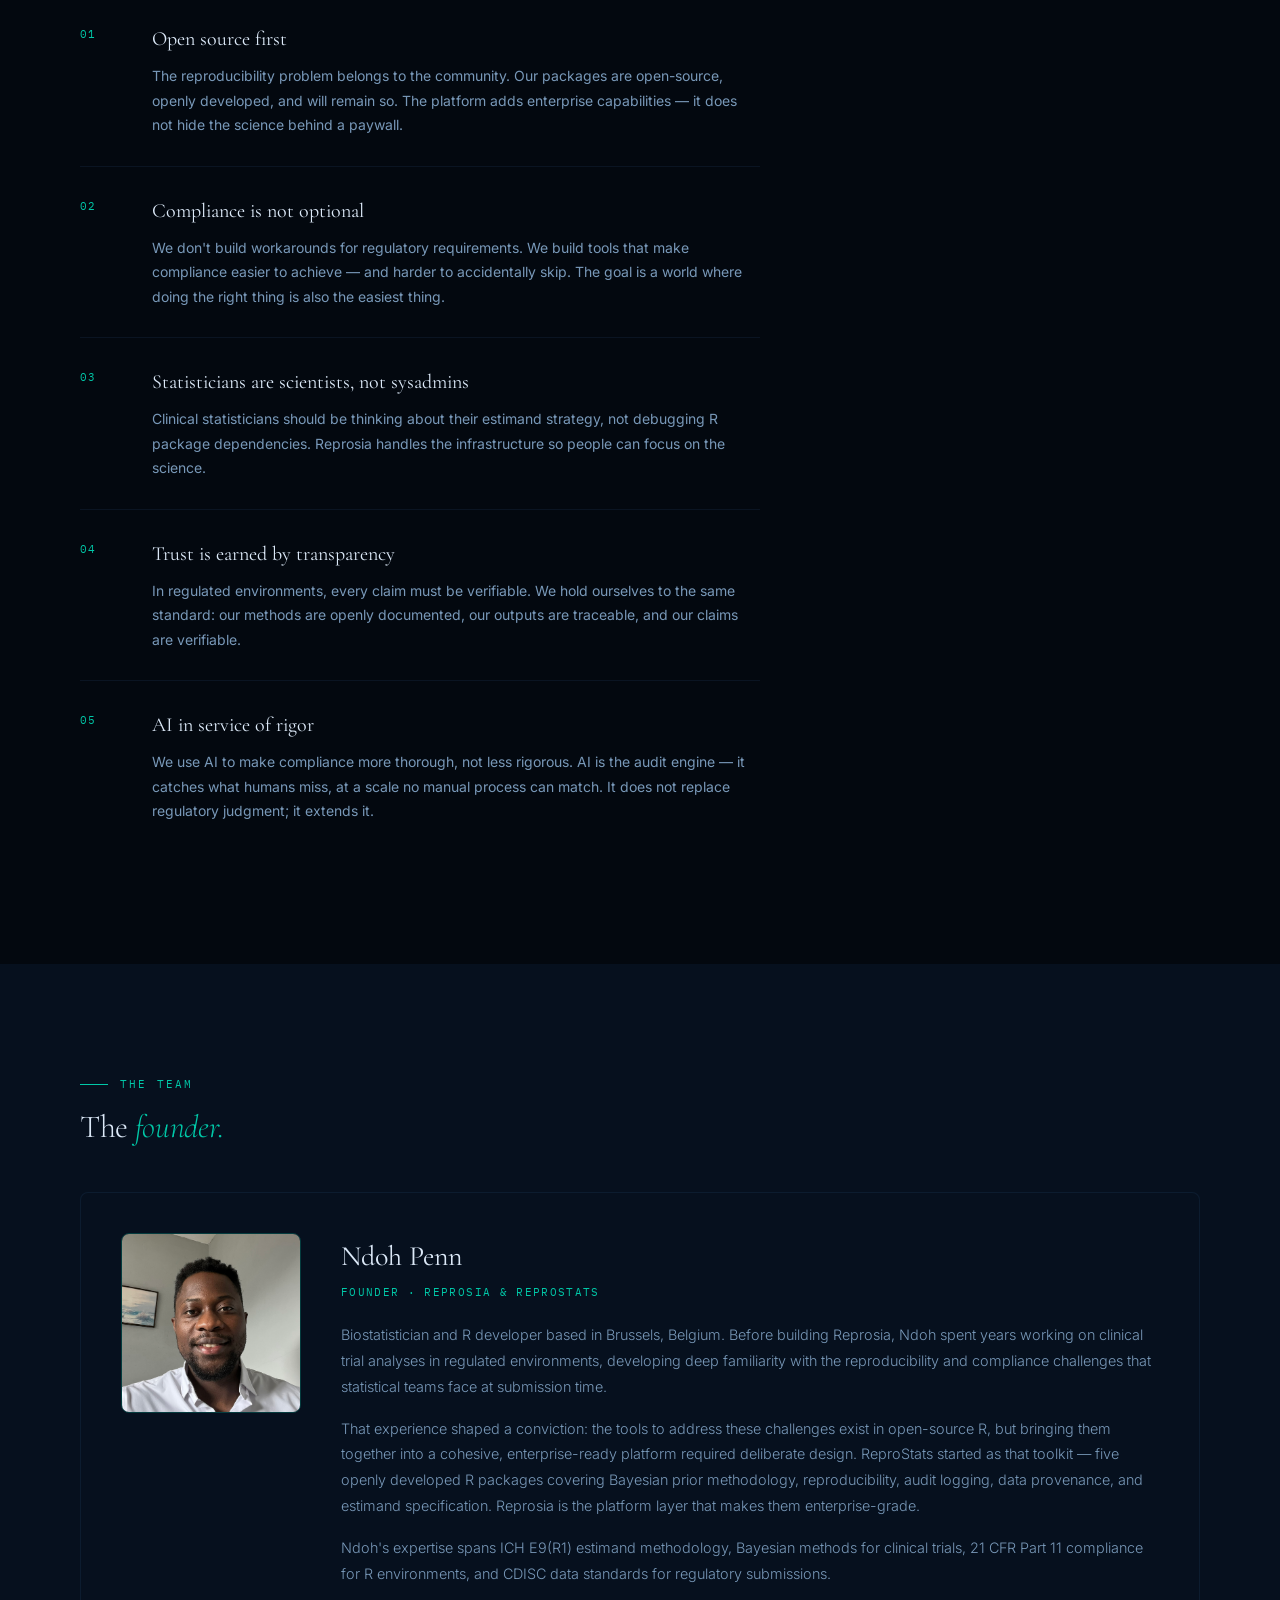
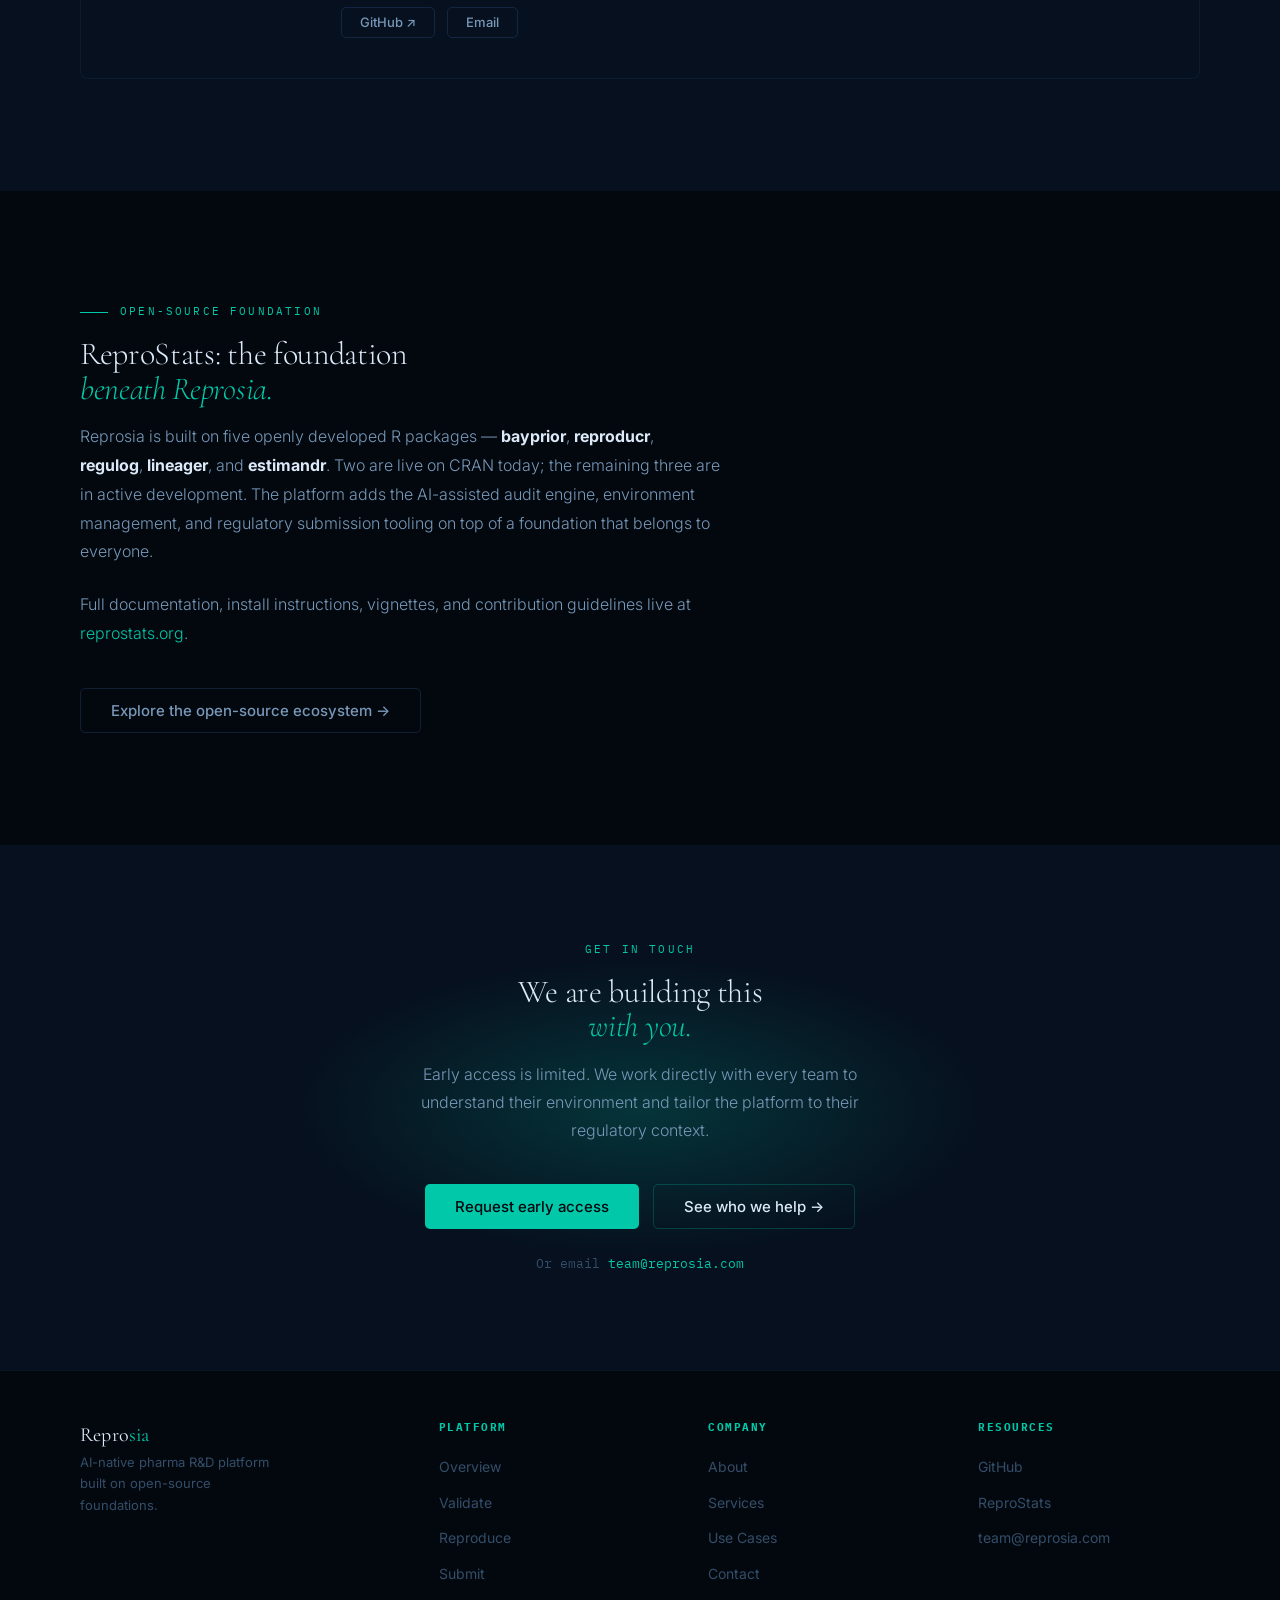
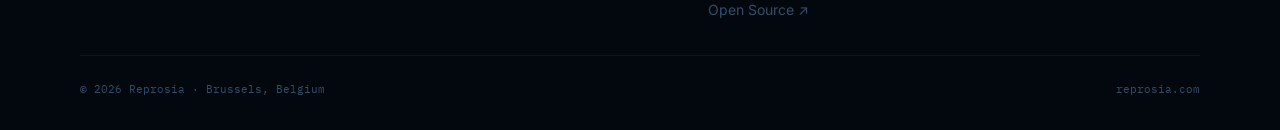
==== commit e539ebea: "fix: remove duplicate Services nav items across all pages The sed command that added Services to the" ====
--- a/about.html
+++ b/about.html
@@ -134,11 +134,9 @@
   <a href="index.html" class="nav-logo">Repro<span>sia</span></a>
   <ul class="nav-links">
     <li><a href="index.html">Home</a></li>
-    <li><a href="platform.html">Platform</a>
-  <a href="services.html">Services</a></li>
+    <li><a href="platform.html">Platform</a></li>
     <li><a href="services.html">Services</a></li>
-    <li><a href="services.html">Services</a></li>
-        <li><a href="use-cases.html">Use Cases</a></li>
+    <li><a href="use-cases.html">Use Cases</a></li>
     <li><a href="about.html" class="active">About</a></li>
     <li><a href="https://reprostats.org" target="_blank" rel="noopener">Open Source ↗</a></li>
   </ul>
@@ -156,7 +154,7 @@
   <a href="platform.html">Platform</a>
   <a href="services.html">Services</a>
   <a href="use-cases.html">Use Cases</a>
-  <a href="about.html" class="active">About</a>
+  <a href="about.html"  class="active">About</a>
   <a href="https://reprostats.org" target="_blank" rel="noopener">Open Source ↗</a>
   <a href="contact.html" class="btn btn-teal btn-sm nav-cta-mobile">Request access</a>
 </nav>
